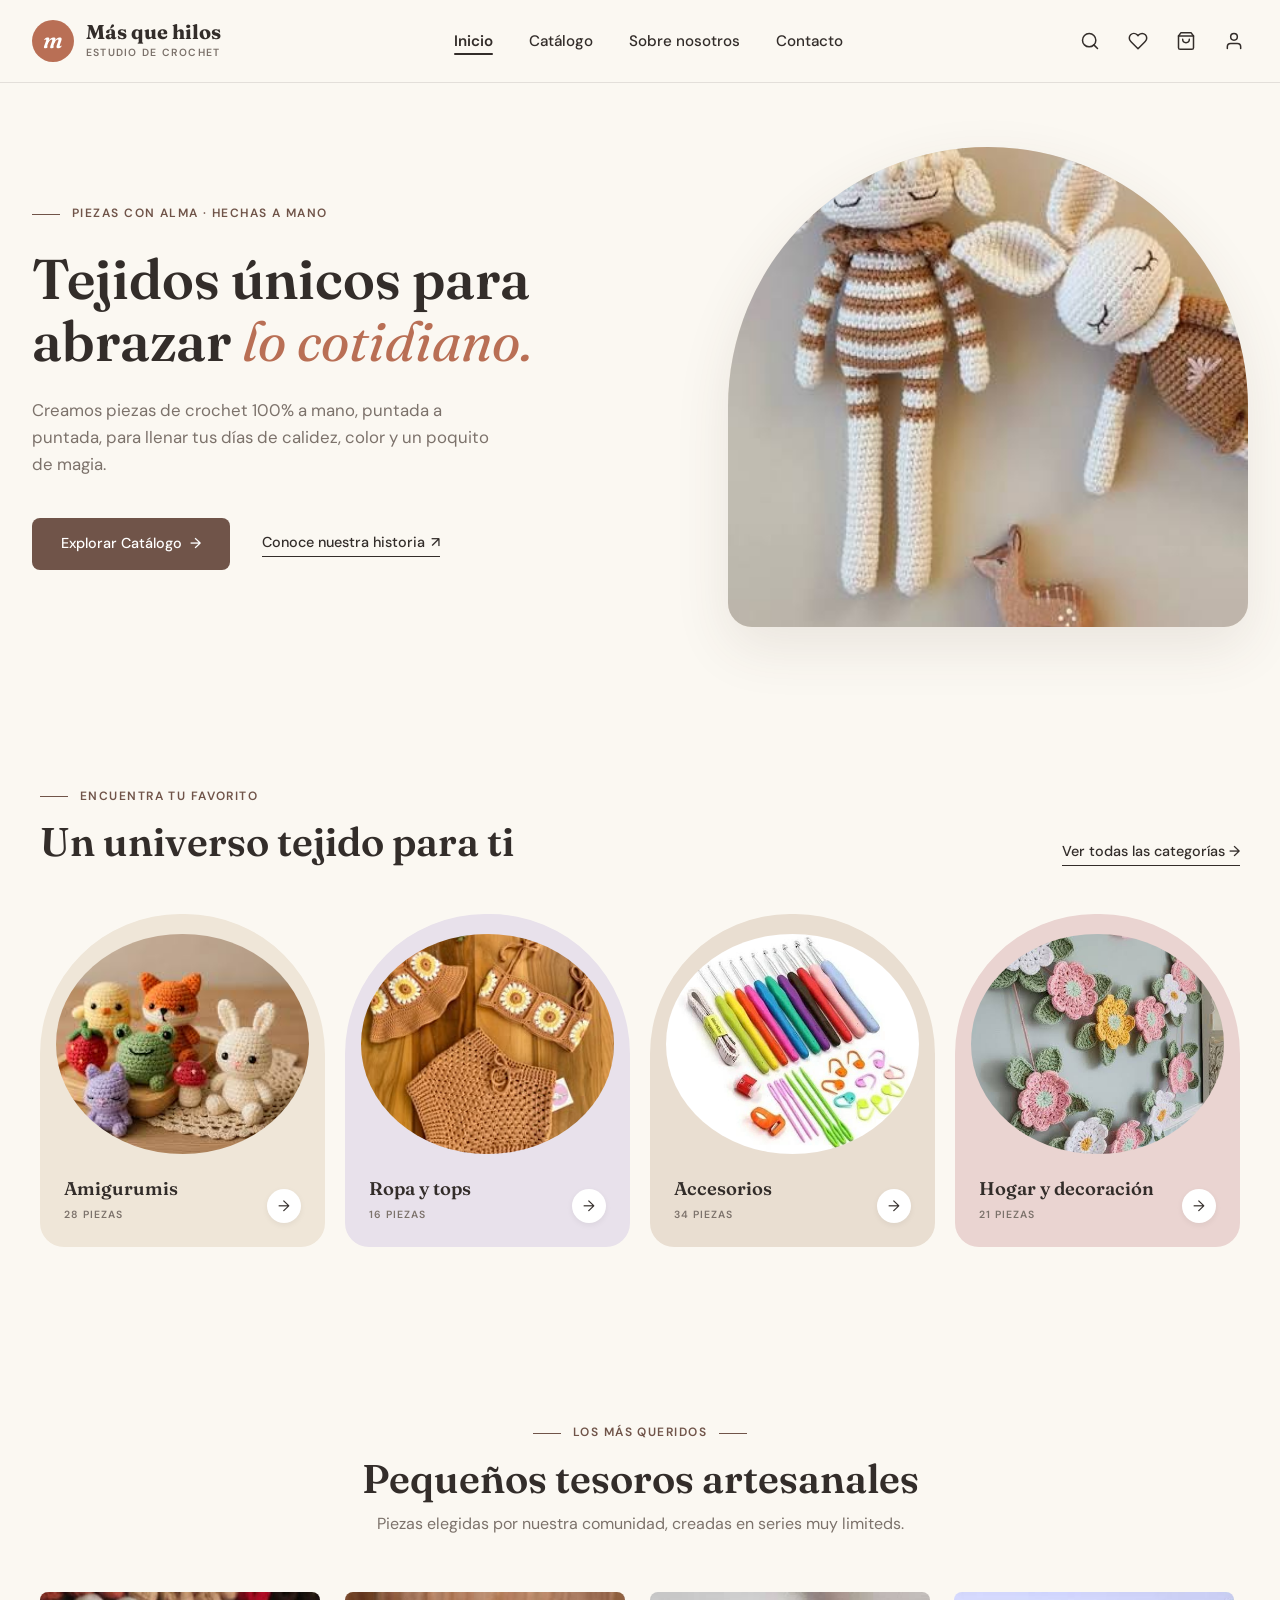
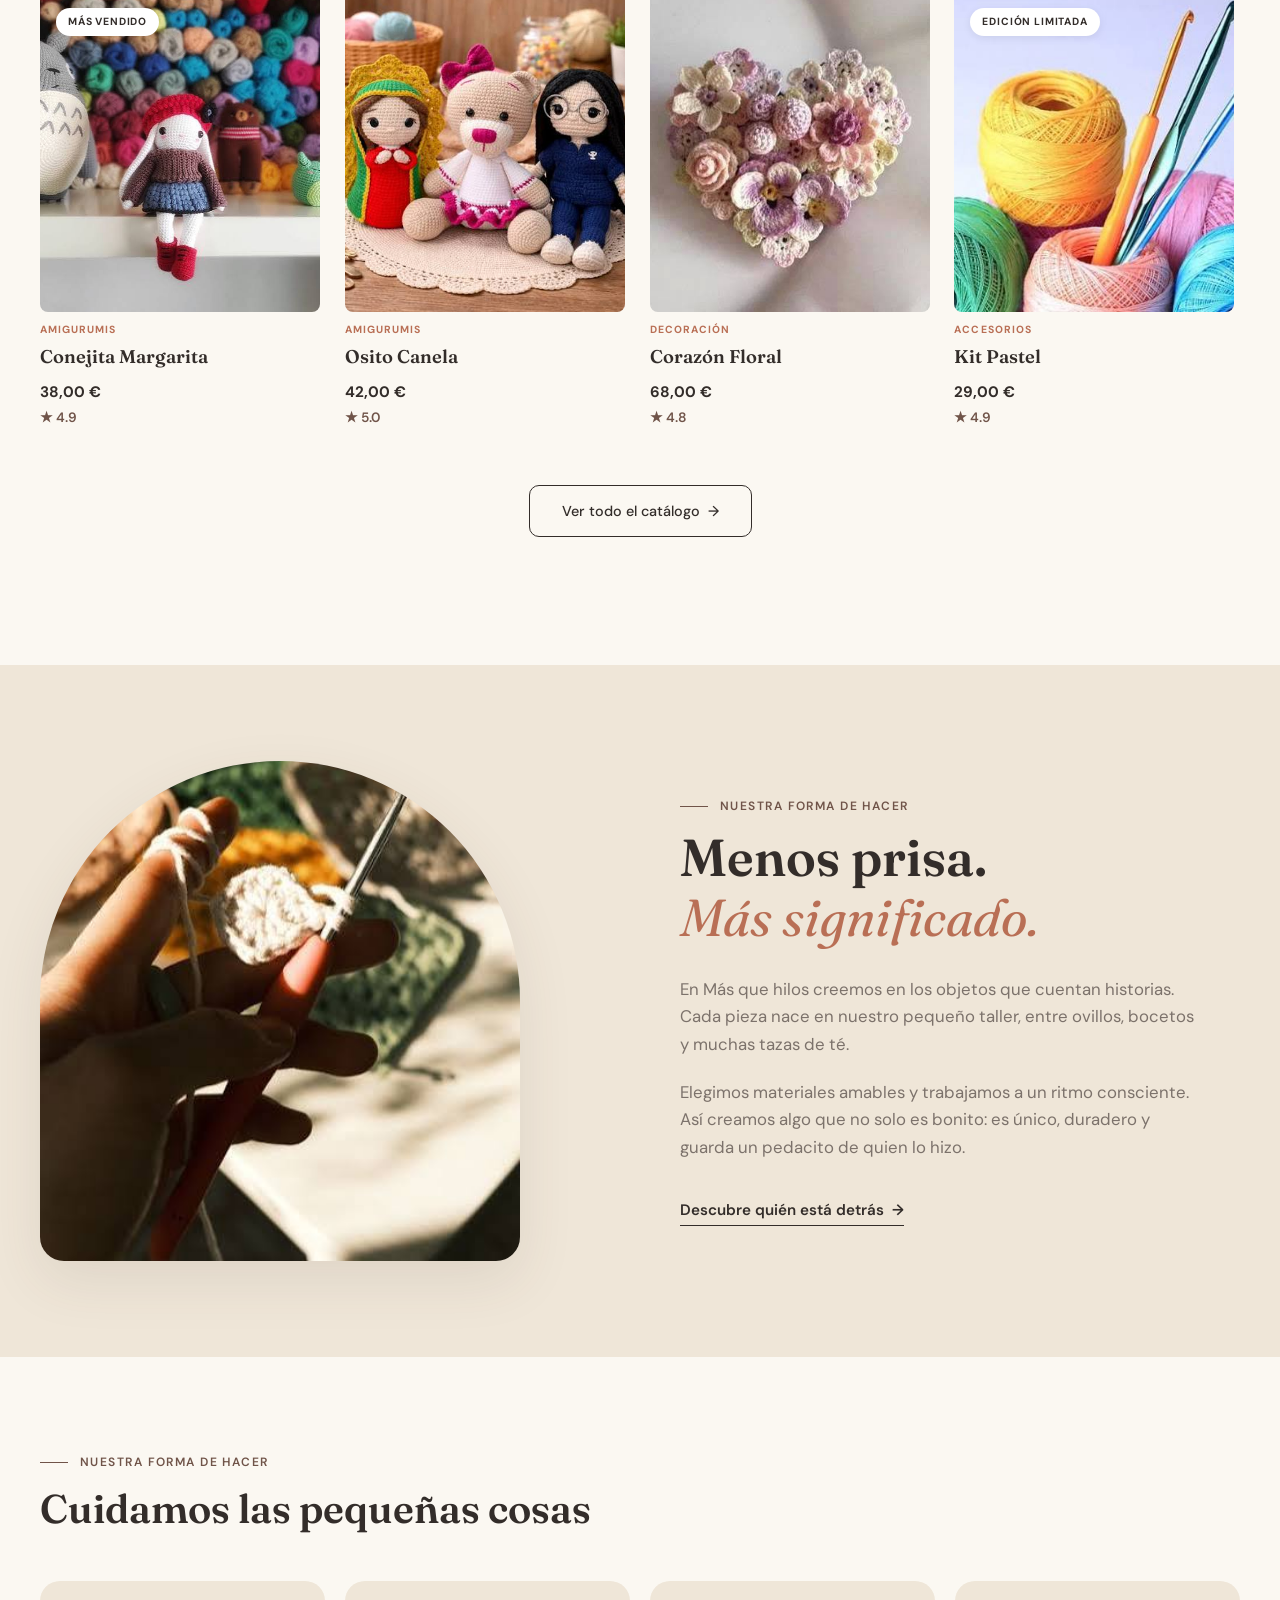
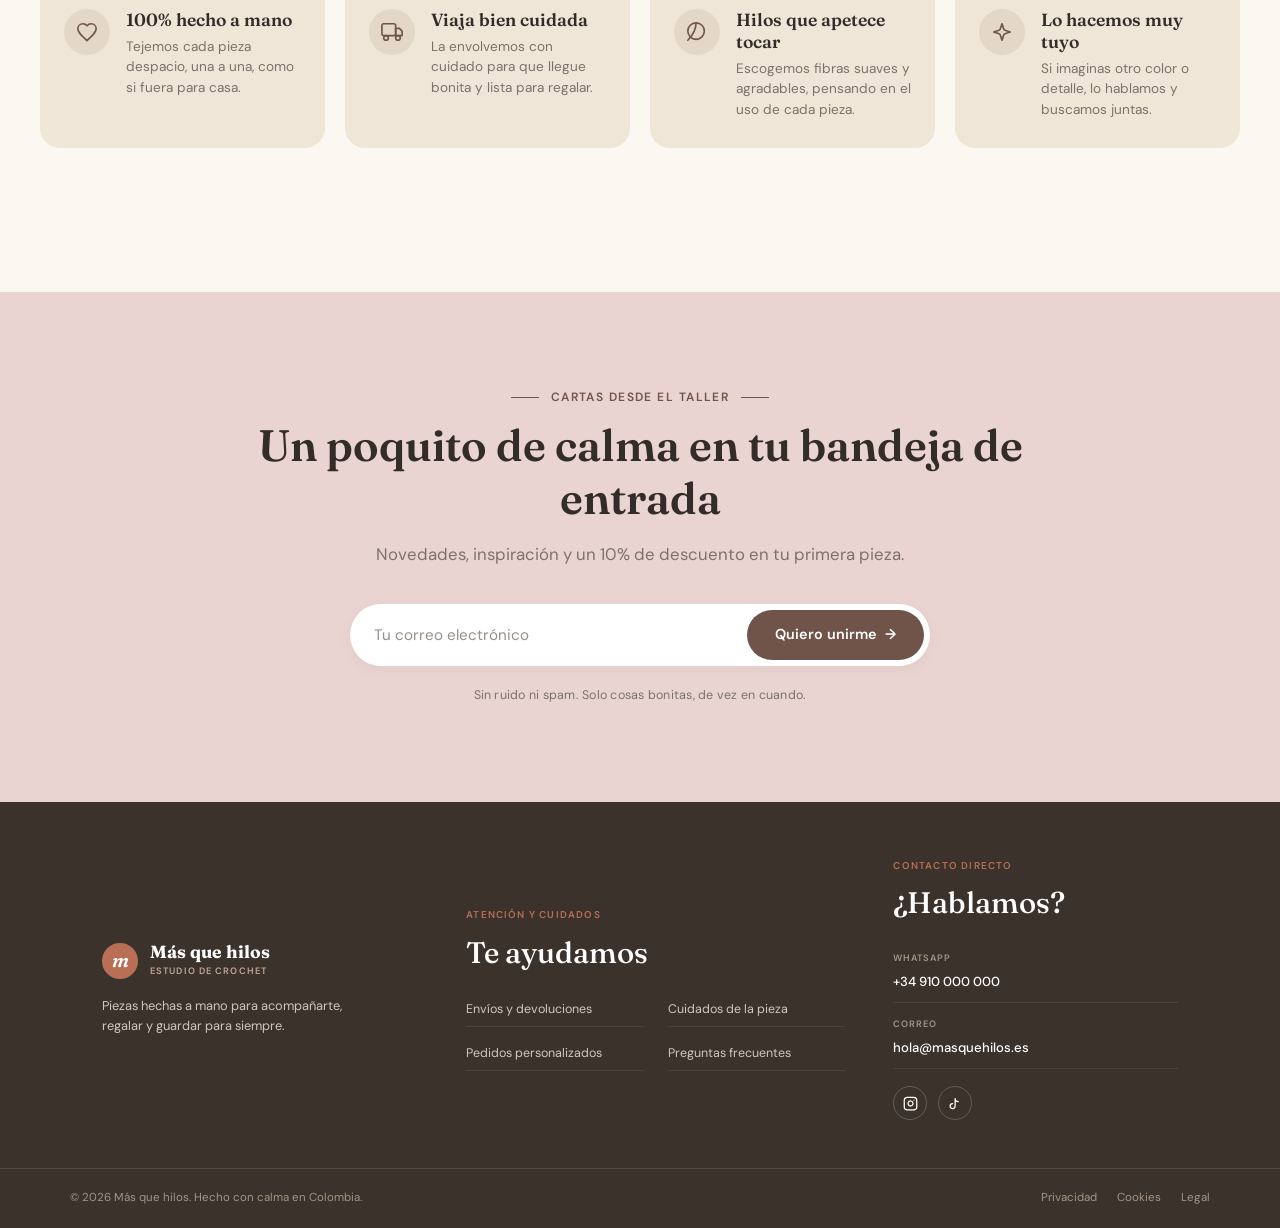
==== index.html @ a67b24e6 "Implemente la mayor parte de la interfaz de usuario con html/css y js" ====
<!DOCTYPE html>
<html lang="es">
<head>
    <meta charset="UTF-8">
    <meta name="viewport" content="width=device-width, initial-scale=1.0">
    <title>Más que hilos | Crochet Hecho a Mano</title>

    <!-- Enlaces de estilos -->
    <link rel="stylesheet" href="src/css/base/variables.css">
    <link rel="stylesheet" href="src/css/layout/header.css">
    <link rel="stylesheet" href="src/css/components/buttons.css">
    <link rel="stylesheet" href="src/css/layout/grid.css">
    <link rel="stylesheet" href="src/css/components/cards.css">
    <link rel="stylesheet" href="src/css/layout/footer.css">
    <link rel="stylesheet" href="src/css/base/reset.css">
    <link rel="stylesheet" href="src/css/components/favorites-modal.css">
    <link rel="stylesheet" href="src/css/components/cart-drawer.css">
    </head>
    <body>

    <!-- Encabezado / Navegacion -->
    <header class="main-header">
        <div class="header-container">
        
        <!-- Logo con ícono circular y subtítulo -->
        <a href="index.html" class="logo">
            <div class="logo-icon">m</div>
            <div class="logo-text">
            <span class="brand-name">Más que hilos</span>
            <span class="brand-subtitle">ESTUDIO DE CROCHET</span>
            </div>
        </a>

        <!-- Navegacion -->
        <nav class="main-nav">
            <ul>
            <li><a href="index.html" class="active">Inicio</a></li>
            <li><a href="pages/catalogo.html">Catálogo</a></li>
            <li><a href="pages/nosotros.html">Sobre nosotros</a></li>
            <li><a href="pages/contacto.html">Contacto</a></li>
            </ul>
        </nav>

        <!-- Acciones de Usuario -->
        <div class="header-actions">
            <button class="action-btn" title="Buscar" id="search-toggle-btn">
            <svg width="20" height="20" viewBox="0 0 24 24" fill="none" stroke="currentColor" stroke-width="1.8" stroke-linecap="round" stroke-linejoin="round"><circle cx="11" cy="11" r="8"/><line x1="21" y1="21" x2="16.65" y2="16.65"/></svg>
            </button>
            <!-- Caja desplegable del buscador -->
            <div id="search-overlay" class="search-overlay">
            <div class="search-input-wrapper">
                <!-- Icono interno de lupa -->
                <svg class="search-input-icon" width="18" height="18" viewBox="0 0 24 24" fill="none" stroke="currentColor" stroke-width="2">
                <circle cx="11" cy="11" r="8"></circle>
                <line x1="21" y1="21" x2="16.65" y2="16.65"></line>
                </svg>

                <input type="text" id="search-input" placeholder="Buscar piezas, colecciones..." />

                <button type="submit" class="search-submit-btn">Buscar</button>

                <!-- Botón para cerrar -->
                <button type="button" id="search-close-btn" class="close-btn" aria-label="Cerrar búsqueda">
                &times;
                </button>
            </div>
            </div>
            
            <button class="action-btn" title="Favoritos" id="favorites-toggle-btn">
                <svg width="20" height="20" viewBox="0 0 24 24" fill="none" stroke="currentColor" stroke-width="1.8" stroke-linecap="round" stroke-linejoin="round"><path d="M20.84 4.61a5.5 5.5 0 0 0-7.78 0L12 5.67l-1.06-1.06a5.5 5.5 0 0 0-7.78 7.78l1.06 1.06L12 21.23l7.78-7.78 1.06-1.06a5.5 5.5 0 0 0 0-7.78z"/></svg>
                <span id="favorites-badge" class="badge">0</span>
            </button>


            <button class="action-btn" title="Carrito" id="cart-toggle-btn">
            <svg width="20" height="20" viewBox="0 0 24 24" fill="none" stroke="currentColor" stroke-width="1.8" stroke-linecap="round" stroke-linejoin="round"><path d="M6 2L3 6v14a2 2 0 0 0 2 2h14a2 2 0 0 0 2-2V6l-3-4z"/><line x1="3" y1="6" x2="21" y2="6"/><path d="M16 10a4 4 0 0 1-8 0"/></svg>
            <span id="cart-badge" class="badge">0</span>
            </button>

            <a href="pages/cuenta.html" class="action-btn" title="Mi Cuenta">
            <svg width="20" height="20" viewBox="0 0 24 24" fill="none" stroke="currentColor" stroke-width="1.8" stroke-linecap="round" stroke-linejoin="round"><path d="M20 21v-2a4 4 0 0 0-4-4H8a4 4 0 0 0-4 4v2"/><circle cx="12" cy="7" r="4"/></svg>
            </a>
        </div>

        </div>
    </header>

    <!-- Contenido Principal -->
    <main id="main-content">
        <!-- Seccion Hero Principal -->
        <section class="hero">
        <div class="hero-container">
            
            <!-- Lado Izquierdo: Textos y Botones -->
            <div class="hero-text-content">
            <div class="hero-subtitle-wrapper">
                <span class="subtitle-line"></span>
                <span class="hero-subtitle">PIEZAS CON ALMA · HECHAS A MANO</span>
            </div>

            <h1 class="hero-title">
                Tejidos únicos para abrazar <em class="highlight">lo cotidiano.</em>
            </h1>

            <p class="hero-description">
                Creamos piezas de crochet 100% a mano, puntada a puntada, para llenar tus días de calidez, color y un poquito de magia.
            </p>

            <div class="hero-actions">
                <a href="pages/catalogo.html" class="btn-hero-primary">
                Explorar Catálogo <span>&rarr;</span>
                </a>
                <a href="pages/nosotros.html" class="btn-hero-secondary">
                Conoce nuestra historia <span>&#8599;</span>
                </a>
            </div>
            </div>

            <!-- Lado Derecho -->
            <div class="hero-image-wrapper">
            <div class="hero-image-card">
                <img src="src/assets/img/hero-crochet.jpg" alt="Tejidos artesanales en crochet">
            </div>
            </div>

        </div>
        </section>
            <!-- Sección Categorias -->
        <section class="categories-section">
        <div class="categories-container">
            
            <!-- Encabezado de la Seccion -->
            <div class="categories-header">
            <div class="header-left">
                <div class="subtitle-wrapper">
                <span class="subtitle-line"></span>
                <span class="section-subtitle">ENCUENTRA TU FAVORITO</span>
                </div>
                <h2 class="section-title">Un universo tejido para ti</h2>
            </div>

            <a href="pages/catalogo.html" class="link-see-all">
                Ver todas las categorías <span>&rarr;</span>
            </a>
            </div>

            <!-- Categorias -->
            <div class="categories-grid">
            
            <!-- Categoria 1 -->
            <a href="pages/catalogo.html?cat=amigurumis" class="category-card card-bg-sand">
                <div class="category-image-wrapper">
                <img src="src/assets/img/cat-amigurumis.jpg" alt="Amigurumis de crochet">
                </div>
                <div class="category-info">
                <div class="text-group">
                    <h3>Amigurumis</h3>
                    <span class="piece-count">28 PIEZAS</span>
                </div>
                <span class="arrow-circle">&rarr;</span>
                </div>
            </a>

            <!-- Categoria 2 -->
            <a href="pages/catalogo.html?cat=ropa" class="category-card card-bg-lavender">
                <div class="category-image-wrapper">
                <img src="src/assets/img/cat-ropa.jpg" alt="Ropa y tops de crochet">
                </div>
                <div class="category-info">
                <div class="text-group">
                    <h3>Ropa y tops</h3>
                    <span class="piece-count">16 PIEZAS</span>
                </div>
                <span class="arrow-circle">&rarr;</span>
                </div>
            </a>

            <!-- Categoria 3 -->
            <a href="pages/catalogo.html?cat=accesorios" class="category-card card-bg-oat">
                <div class="category-image-wrapper">
                <img src="src/assets/img/cat-accesorios.jpg" alt="Accesorios de crochet">
                </div>
                <div class="category-info">
                <div class="text-group">
                    <h3>Accesorios</h3>
                    <span class="piece-count">34 PIEZAS</span>
                </div>
                <span class="arrow-circle">&rarr;</span>
                </div>
            </a>

            <!-- Categoria 4 -->
            <a href="pages/catalogo.html?cat=hogar" class="category-card card-bg-rose">
                <div class="category-image-wrapper">
                <img src="src/assets/img/cat-hogar.jpg" alt="Hogar y decoración en crochet">
                </div>
                <div class="category-info">
                <div class="text-group">
                    <h3>Hogar y decoración</h3>
                    <span class="piece-count">21 PIEZAS</span>
                </div>
                <span class="arrow-circle">&rarr;</span>
                </div>
            </a>

            </div>

        </div>
        </section>
        <!-- Sección: Pequeños tesoros artesanales -->
        <section class="featured-products">
        <div class="featured-container">
            
            <!-- Encabezado -->
            <div class="featured-header">
            <div class="subtitle-wrapper centered">
                <span class="subtitle-line"></span>
                <span class="section-subtitle">LOS MÁS QUERIDOS</span>
                <span class="subtitle-line"></span>
            </div>
            <h2 class="section-title">Pequeños tesoros artesanales</h2>
            <p class="featured-description">Piezas elegidas por nuestra comunidad, creadas en series muy limiteds.</p>
            </div>

            <!-- Productos -->
            <div class="products-grid">

            <!-- Producto 1 -->
            <article class="product-card"
                    data-id="conejita-margarita" 
                    data-title="Conejita Margarita" 
                    data-category="amigurumis" 
                    data-price="38,00 €" 
                    data-img="../src/assets/img/producto-conejita.jpg">
                <div class="product-image-wrapper">
                <img src="src/assets/img/producto-conejita.jpg" alt="Conejita Margarita">
                <span class="badge-product">MÁS VENDIDO</span>
                <button class="btn-add-cart" aria-label="Añadir a la cesta">
                    Añadir a la cesta
                    <svg width="16" height="16" viewBox="0 0 24 24" fill="none" stroke="currentColor" stroke-width="2" stroke-linecap="round" stroke-linejoin="round"><path d="M6 2L3 6v14a2 2 0 0 0 2 2h14a2 2 0 0 0 2-2V6l-3-4z"/><line x1="3" y1="6" x2="21" y2="6"/><path d="M16 10a4 4 0 0 1-8 0"/></svg>
                </button>
                </div>
                <div class="product-info">
                <span class="product-category">AMIGURUMIS</span>
                <h3 class="product-name"><a href="pages/detalle.html">Conejita Margarita</a></h3>
                <div class="product-meta">
                    <span class="product-price">38,00 €</span>
                    <span class="product-rating">★ 4.9</span>
                </div>
                </div>
            </article>

            <!-- Producto 2 -->
            <article class="product-card"
                    data-id="osito-canela" 
                    data-title="Osito Canela" 
                    data-category="amigurumis" 
                    data-price="42,00 €" 
                    data-img="../src/assets/img/producto-osito.jpg">
                <div class="product-image-wrapper">
                <img src="src/assets/img/producto-osito.jpg" alt="Osito Canel">
                <button class="btn-add-cart" aria-label="Añadir a la cesta">
                    Añadir a la cesta
                    <svg width="16" height="16" viewBox="0 0 24 24" fill="none" stroke="currentColor" stroke-width="2" stroke-linecap="round" stroke-linejoin="round"><path d="M6 2L3 6v14a2 2 0 0 0 2 2h14a2 2 0 0 0 2-2V6l-3-4z"/><line x1="3" y1="6" x2="21" y2="6"/><path d="M16 10a4 4 0 0 1-8 0"/></svg>
                </button>
                </div>
                <div class="product-info">
                <span class="product-category">AMIGURUMIS</span>
                <h3 class="product-name"><a href="pages/detalle.html">Osito Canela</a></h3>
                <div class="product-meta">
                    <span class="product-price">42,00 €</span>
                    <span class="product-rating">★ 5.0</span>
                </div>
                </div>
            </article>

            <!-- Producto 3 -->
            <article class="product-card"
                    data-id="corazon-floral" 
                    data-title="Corazón Floral" 
                    data-category="DECORACIÓN" 
                    data-price="68,00 €" 
                    data-img="../src/assets/img/producto-manta.jpg">
                <div class="product-image-wrapper">
                <img src="src/assets/img/producto-manta.jpg" alt="Manta Nube">
                <button class="btn-add-cart" aria-label="Añadir a la cesta">
                    Añadir a la cesta
                    <svg width="16" height="16" viewBox="0 0 24 24" fill="none" stroke="currentColor" stroke-width="2" stroke-linecap="round" stroke-linejoin="round"><path d="M6 2L3 6v14a2 2 0 0 0 2 2h14a2 2 0 0 0 2-2V6l-3-4z"/><line x1="3" y1="6" x2="21" y2="6"/><path d="M16 10a4 4 0 0 1-8 0"/></svg>
                </button>
                </div>
                <div class="product-info">
                <span class="product-category">DECORACIÓN</span>
                <h3 class="product-name"><a href="pages/detalle.html">Corazón Floral</a></h3>
                <div class="product-meta">
                    <span class="product-price">68,00 €</span>
                    <span class="product-rating">★ 4.8</span>
                </div>
                </div>
            </article>

            <!-- Producto 4 -->
            <article class="product-card"
                    data-id="kit-pastel" 
                    data-title="Kit Pastel" 
                    data-category="ACCESORIOS" 
                    data-price="29,00 €" 
                    data-img="../src/assets/img/producto-kit.jpg">
                <div class="product-image-wrapper">
                <img src="src/assets/img/producto-kit.jpg" alt="Kit Pastel">
                <span class="badge-product">EDICIÓN LIMITADA</span>
                <button class="btn-add-cart" aria-label="Añadir a la cesta">
                    Añadir a la cesta
                    <svg width="16" height="16" viewBox="0 0 24 24" fill="none" stroke="currentColor" stroke-width="2" stroke-linecap="round" stroke-linejoin="round"><path d="M6 2L3 6v14a2 2 0 0 0 2 2h14a2 2 0 0 0 2-2V6l-3-4z"/><line x1="3" y1="6" x2="21" y2="6"/><path d="M16 10a4 4 0 0 1-8 0"/></svg>
                </button>
                </div>
                <div class="product-info">
                <span class="product-category">ACCESORIOS</span>
                <h3 class="product-name"><a href="pages/detalle.html">Kit Pastel</a></h3>
                <div class="product-meta">
                    <span class="product-price">29,00 €</span>
                    <span class="product-rating">★ 4.9</span>
                </div>
                </div>
            </article>

            </div>

            <!-- Botón Ver Todo -->
            <div class="featured-footer-action">
            <a href="pages/catalogo.html" class="btn-outline-catalog">
                Ver todo el catálogo <span>&rarr;</span>
            </a>
            </div>

        </div>
        </section>
        <!-- Sección Manifesto -->
        <section class="manifest-section">
        <div class="manifest-container">
            
            <!-- Columna Izquierda -->
            <div class="manifest-image-wrapper">
            <div class="manifest-image-card">
                <img src="src/assets/img/manifest-crochet.jpg" alt="Proceso artesanal de tejido en crochet">
            </div>
            </div>

            <!-- Columna Derecha -->
            <div class="manifest-content">
            <div class="subtitle-wrapper">
                <span class="subtitle-line"></span>
                <span class="section-subtitle">NUESTRA FORMA DE HACER</span>
            </div>

            <h2 class="manifest-title">
                Menos prisa. <br>
                <em class="highlight">Más significado.</em>
            </h2>

            <p class="manifest-paragraph">
                En Más que hilos creemos en los objetos que cuentan historias. Cada pieza nace en nuestro pequeño taller, entre ovillos, bocetos y muchas tazas de té.
            </p>

            <p class="manifest-paragraph">
                Elegimos materiales amables y trabajamos a un ritmo consciente. Así creamos algo que no solo es bonito: es único, duradero y guarda un pedacito de quien lo hizo.
            </p>

            <a href="pages/nosotros.html" class="manifest-link">
                Descubre quién está detrás <span>&rarr;</span>
            </a>
            </div>

        </div>
        </section>

        <!-- Sección: Cuidamos las pequeñas cosas -->
        <section class="features-section">
        <div class="features-container">
            
            <!-- Encabezado -->
            <div class="features-header">
            <div class="subtitle-wrapper">
                <span class="subtitle-line"></span>
                <span class="section-subtitle">NUESTRA FORMA DE HACER</span>
            </div>
            <h2 class="section-title">Cuidamos las pequeñas cosas</h2>
            </div>

            <!-- 4 Tarjetas de Valores -->
            <div class="features-grid">
            
            <!-- Tarjeta 1 -->
            <div class="feature-card">
                <div class="feature-icon-circle">
                <!-- Ícono de Manos con Corazón -->
                <svg width="22" height="22" viewBox="0 0 24 24" fill="none" stroke="currentColor" stroke-width="1.8" stroke-linecap="round" stroke-linejoin="round">
                    <path d="M12 21.35l-1.45-1.32C5.4 15.36 2 12.28 2 8.5 2 5.42 4.42 3 7.5 3c1.74 0 3.41.81 4.5 2.09C13.09 3.81 14.76 3 16.5 3 19.58 3 22 5.42 22 8.5c0 3.78-3.4 6.86-8.55 11.54L12 21.35z"/>
                </svg>
                </div>
                <div class="feature-content">
                <h3>100% hecho a mano</h3>
                <p>Tejemos cada pieza despacio, una a una, como si fuera para casa.</p>
                </div>
            </div>

            <!-- Tarjeta 2 -->
            <div class="feature-card">
                <div class="feature-icon-circle">
                <!-- Ícono de Envío/Camión -->
                <svg width="22" height="22" viewBox="0 0 24 24" fill="none" stroke="currentColor" stroke-width="1.8" stroke-linecap="round" stroke-linejoin="round">
                    <rect x="1" y="3" width="15" height="13" rx="2"/>
                    <polygon points="16 8 20 8 23 11 23 16 16 16 16 8"/>
                    <circle cx="5.5" cy="18.5" r="2.5"/>
                    <circle cx="18.5" cy="18.5" r="2.5"/>
                </svg>
                </div>
                <div class="feature-content">
                <h3>Viaja bien cuidada</h3>
                <p>La envolvemos con cuidado para que llegue bonita y lista para regalar.</p>
                </div>
            </div>

            <!-- Tarjeta 3 -->
            <div class="feature-card">
                <div class="feature-icon-circle">
                <!-- Ícono de Hoja/Fibras Naturales -->
                <svg width="22" height="22" viewBox="0 0 24 24" fill="none" stroke="currentColor" stroke-width="1.8" stroke-linecap="round" stroke-linejoin="round">
                    <path d="M11 20A9 9 0 0 1 2 11 9 9 0 0 1 11 2a9 9 0 0 1 9 9 9 9 0 0 1-9 9z"/>
                    <path d="M2 21c5-5 9-10 9-19"/>
                </svg>
                </div>
                <div class="feature-content">
                <h3>Hilos que apetece tocar</h3>
                <p>Escogemos fibras suaves y agradables, pensando en el uso de cada pieza.</p>
                </div>
            </div>

            <!-- Tarjeta 4 -->
            <div class="feature-card">
                <div class="feature-icon-circle">
                <!-- Ícono de Destellos/Personalización -->
                <svg width="22" height="22" viewBox="0 0 24 24" fill="none" stroke="currentColor" stroke-width="1.8" stroke-linecap="round" stroke-linejoin="round">
                    <path d="M12 3l1.912 5.813a2 2 0 001.275 1.275L21 12l-5.813 1.912a2 2 0 00-1.275 1.275L12 21l-1.912-5.813a2 2 0 00-1.275-1.275L3 12l5.813-1.912a2 2 0 001.275-1.275L12 3z"/>
                </svg>
                </div>
                <div class="feature-content">
                <h3>Lo hacemos muy tuyo</h3>
                <p>Si imaginas otro color o detalle, lo hablamos y buscamos juntas.</p>
                </div>
            </div>

            </div>

        </div>
        </section>
        <!-- Sección: Cartas desde el taller -->
        <section class="newsletter-section">
        <div class="newsletter-container">
            
            <!-- Subtítulo y Título -->
            <div class="subtitle-wrapper centered">
            <span class="subtitle-line"></span>
            <span class="section-subtitle">CARTAS DESDE EL TALLER</span>
            <span class="subtitle-line"></span>
            </div>

            <h2 class="newsletter-title">Un poquito de calma en tu bandeja de entrada</h2>

            <p class="newsletter-lead">Novedades, inspiración y un 10% de descuento en tu primera pieza.</p>

            <!-- Formulario de Suscripción -->
            <form class="newsletter-form" onsubmit="event.preventDefault();">
            <div class="input-pill-wrapper">
                <input type="email" placeholder="Tu correo electrónico" required class="newsletter-input">
                <button type="submit" class="btn-newsletter-submit">Quiero unirme <span>&rarr;</span></button>
            </div>
            </form>

            <p class="newsletter-disclaimer">Sin ruido ni spam. Solo cosas bonitas, de vez en cuando.</p>

        </div>
        </section>
    </main>
        <!-- Footer -->
    <footer class="main-footer">
        <div class="footer-container">
        
        <!-- Logo y Eslogan -->
        <div class="footer-col brand-col">
            <a href="index.html" class="logo logo-light">
            <div class="logo-icon">m</div>
            <div class="logo-text">
                <span class="brand-name">Más que hilos</span>
                <span class="brand-subtitle">ESTUDIO DE CROCHET</span>
            </div>
            </a>
            <p class="footer-slogan">
            Piezas hechas a mano para acompañarte, regalar y guardar para siempre.
            </p>
        </div>

        <!-- Atencion y Cuidados (Centro) -->
        <div class="footer-col center-col">
            <span class="footer-subtitle">ATENCIÓN Y CUIDADOS</span>
            <h3 class="footer-title">Te ayudamos</h3>
            
            <div class="footer-links-grid">
            <a href="#" class="footer-link">Envíos y devoluciones</a>
            <a href="#" class="footer-link">Cuidados de la pieza</a>
            <a href="#" class="footer-link">Pedidos personalizados</a>
            <a href="#" class="footer-link">Preguntas frecuentes</a>
            </div>
        </div>

        <!-- Contacto Directo (Derecha) -->
        <div class="footer-col contact-col">
            <span class="footer-subtitle">CONTACTO DIRECTO</span>
            <h3 class="footer-title">¿Hablamos?</h3>

            <div class="contact-item">
            <span class="contact-label">WHATSAPP</span>
            <a href="https://wa.me/573000000000" target="_blank" rel="noopener noreferrer" class="contact-value">+34 910 000 000</a>
            </div>

            <div class="contact-item">
            <span class="contact-label">CORREO</span>
            <a href="mailto:hola@masquehilos.es" class="contact-value">hola@masquehilos.es</a>
            </div>

            <!-- Redes sociales en círculos -->
            <div class="footer-socials">
            <a href="https://instagram.com" target="_blank" rel="noopener noreferrer" class="social-circle" title="Instagram">
                <svg width="18" height="18" viewBox="0 0 24 24" fill="none" stroke="currentColor" stroke-width="2" stroke-linecap="round" stroke-linejoin="round"><rect x="2" y="2" width="20" height="20" rx="5" ry="5"/><path d="M16 11.37A4 4 0 1 1 12.63 8 4 4 0 0 1 16 11.37z"/><line x1="17.5" y1="6.5" x2="17.51" y2="6.5"/></svg>
            </a>
            <a href="https://tiktok.com" target="_blank" rel="noopener noreferrer" class="social-circle" title="TikTok">
                <svg width="18" height="18" viewBox="0 0 24 24" fill="none" stroke="currentColor" stroke-width="2" stroke-linecap="round" stroke-linejoin="round"><path d="M9 12a4 4 0 1 0 4 4V4a5 5 0 0 0 5 5"/></svg>
            </a>
            </div>
        </div>

        </div>

        <!-- Parte Inferior -->
        <div class="footer-bottom-wrapper">
        <div class="footer-bottom-container">
            <p class="copyright">&copy; 2026 Más que hilos. Hecho con calma en Colombia.</p>
            <div class="footer-legal-links">
            <a href="#">Privacidad</a>
            <a href="#">Cookies</a>
            <a href="#">Legal</a>
            </div>
        </div>
        </div>
    </footer>

    <!-- Modal de Mis Favoritos -->
    <div id="favorites-modal" class="favorites-modal-overlay">
    <div class="favorites-modal-card">
        
        <!-- Encabezado del modal -->
        <div class="favorites-modal-header">
        <div class="header-titles">
            <span class="sub-caption">— TU SELECCIÓN</span>
            <h2 class="modal-title">Mis favoritos</h2>
        </div>
        <button type="button" id="close-favorites-btn" class="close-modal-btn" aria-label="Cerrar favoritos">&times;</button>
        </div>

        <!-- Contenedor dinámico (Vacío intencionalmente para llenarlo con JavaScript) -->
        <div id="favorites-list-container" class="favorites-list-container">
        <p class="empty-favorites-msg">No tienes productos en tus favoritos.</p>
        </div>

    </div>
    </div>




    <!-- Off-canvas / Panel Lateral del Carrito -->
    <div id="cart-drawer-overlay" class="cart-drawer-overlay">
    <div class="cart-drawer-card">
        
        <!-- Encabezado del Carrito -->
        <div class="cart-drawer-header">
        <div class="header-titles">
            <span class="sub-caption">— TU SELECCIÓN</span>
            <h2 class="cart-title" id="cart-title-text">Tu Carrito (0 ítems)</h2>
        </div>
        <button type="button" id="close-cart-btn" class="close-modal-btn" aria-label="Cerrar carrito">&times;</button>
        </div>

        <!-- Lista Dinámica de Productos en el Carrito (Con Scroll bar) -->
        <div id="cart-list-container" class="cart-list-container">
        <p class="empty-cart-msg">Tu carrito está vacío.</p>
        </div>

        <!-- Pie del Carrito: Totales y Botón de Checkout -->
        <div class="cart-drawer-footer">
        <div class="cart-summary-row">
            <span class="summary-label">Subtotal</span>
            <span class="summary-value" id="cart-subtotal-price">0,00 €</span>
        </div>
        
        <div class="cart-summary-row shipping-row">
            <span class="summary-label">Envío estimado</span>
            <span class="summary-value highlight-shipping">Gratis</span>
        </div>

        <p class="cart-tax-note">Los impuestos están incluidos. El envío se confirma al finalizar.</p>

        <button type="button" class="btn-checkout">
            Finalizar compra <span>&rarr;</span>
        </button>
        </div>

    </div>
    </div>

    <script src="src/js/app.js" type="module"></script>


</body>
</html>
---- src/css/base/variables.css ----
@import url('https://fonts.googleapis.com/css2?family=DM+Sans:wght@400;500;600&family=Fraunces:wght@400;600;700&display=swap');

:root {
  /* Fuentes */
--font-sans: 'DM Sans', sans-serif;
--font-serif: 'Fraunces', serif;

  /* Paleta de Colores de Figma */
--ink: #332d2a;
--muted: #7c726b;
--cream: #fbf8f2;
--paper: #fffdf9;
--sand: #efe6d8;
--oat: #e9ded1;
--cocoa: #705449;
--rose: #ead4d1;
--lavender: #e8e1eb;
--terracotta: #b96f55;
--line: rgba(51, 45, 42, 0.12);
--shadow: 0 20px 55px rgba(79, 62, 47, 0.10);
}
---- src/css/layout/header.css ----
.main-header {
  background-color: var(--cream);
  border-bottom: 1px solid var(--line);
  position: sticky;
  top: 0;
  z-index: 100;
}

.header-container {
  max-width: 1280px;
  margin: 0 auto;
  padding: 1.25rem 2rem;
  display: flex;
  align-items: center;
  justify-content: space-between;
}

/* Logo con ícono 'm' y textos */
.logo {
  display: flex;
  align-items: center;
  gap: 0.75rem;
}

.logo-icon {
  width: 42px;
  height: 42px;
  background-color: var(--terracotta);
  color: #ffffff;
  border-radius: 50%;
  display: flex;
  align-items: center;
  justify-content: center;
  font-family: var(--font-serif);
  font-size: 1.4rem;
  font-weight: 600;
  font-style: italic;
}

.logo-text {
  display: flex;
  flex-direction: column;
}

.brand-name {
  font-family: var(--font-serif);
  font-size: 1.25rem;
  font-weight: 700;
  color: var(--ink);
  line-height: 1.1;
}

.brand-subtitle {
  font-family: var(--font-sans);
  font-size: 0.65rem;
  font-weight: 600;
  color: var(--muted);
  letter-spacing: 0.12em;
  margin-top: 2px;
}

/* Navegación central */
.main-nav ul {
  display: flex;
  align-items: center;
  gap: 2.25rem;
}

.main-nav a {
  font-family: var(--font-sans);
  font-size: 0.95rem;
  font-weight: 500;
  color: var(--ink);
  position: relative;
  padding-bottom: 4px;
  transition: color 0.2s ease;
}

.main-nav a:hover {
  color: var(--terracotta);
}

.main-nav a.active {
  color: var(--ink);
  font-weight: 600;
}

/* Línea indicadora bajo el enlace activo (como en Figma) */
.main-nav a.active::after {
  content: '';
  position: absolute;
  bottom: 0;
  left: 0;
  width: 100%;
  height: 2px;
  background-color: var(--ink);
  border-radius: 2px;
}

/* Íconos de la derecha */
.header-actions {
  display: flex;
  align-items: center;
  gap: 1.25rem;
}

.action-btn {
  background: none;
  border: none;
  color: var(--ink);
  cursor: pointer;
  display: flex;
  align-items: center;
  justify-content: center;
  padding: 4px;
  transition: color 0.2s ease, transform 0.1s ease;
}

.action-btn:hover {
  color: var(--terracotta);
  transform: translateY(-1px);
}

/* Asegurar que el contenedor padre del header o navbar tenga position: relative */
.header-actions-container {
  position: relative;
}

/* Estado base del desplegable de búsqueda */
.search-overlay {
  position: absolute;
  top: 50%;
  right: 0;
  transform: translateY(-50%) scale(0.95);
  opacity: 0;
  visibility: hidden;
  transition: all 0.25s ease-in-out;
  z-index: 100;
}

/* Clase activa para mostrar la barra */
.search-overlay.active {
  opacity: 1;
  visibility: visible;
  transform: translateY(-50%) scale(1);
}

/* Contenedor visual de la barra (tarjeta blanca con bordes redondeados) */
.search-input-wrapper {
  display: flex;
  align-items: center;
  gap: 12px;
  background-color: #ffffff;
  border: 1px solid #e2ded9;
  border-radius: 12px;
  padding: 8px 16px;
  box-shadow: 0 4px 16px rgba(0, 0, 0, 0.08);
  width: 480px; /* Ajusta según la medida de tu diseño */
  max-width: 90vw;
}

/* Estilos del input */
.search-input-wrapper input {
  flex: 1;
  border: none;
  outline: none;
  font-size: 14px;
  color: #333333;
  background: transparent;
}

/* Botón "Buscar" */
.search-submit-btn {
  background-color: #725348; /* Color café del diseño */
  color: #ffffff;
  border: none;
  border-radius: 8px;
  padding: 8px 18px;
  font-size: 14px;
  cursor: pointer;
  transition: background-color 0.2s ease;
}

.search-submit-btn:hover {
  background-color: #5a4138;
}

/* Botón cerrar (X) */
.close-btn {
  background: none;
  border: none;
  font-size: 20px;
  color: #888888;
  cursor: pointer;
  padding: 0 4px;
  line-height: 1;
}

.close-btn:hover {
  color: #333333;
}

/* ==========================================
   1. OVERLAY Y VENTANA MODAL (MIS FAVORITOS)
   ========================================== */
.modal-overlay {
  position: fixed;
  top: 0;
  left: 0;
  width: 100vw;
  height: 100vh;
  background-color: rgba(0, 0, 0, 0.4); /* Oscurece el fondo */
  display: flex;
  justify-content: center;
  align-items: center;
  z-index: 1000;
  
  /* Oculto por defecto */
  opacity: 0;
  visibility: hidden;
  transition: opacity 0.3s ease, visibility 0.3s ease;
}

/* Clase activa que JavaScript añadirá para mostrar el modal */
.modal-overlay.active {
  opacity: 1;
  visibility: visible;
}

.modal-card {
  background-color: #FAF8F5; /* Tono beige/crema claro de la imagen */
  width: 90%;
  max-width: 680px;
  max-height: 85vh;
  border-radius: 20px;
  padding: 2.5rem;
  box-shadow: 0 15px 35px rgba(0, 0, 0, 0.15);
  display: flex;
  flex-direction: column;
  overflow: hidden;
}

/* Cabecera del Modal */
.modal-header {
  display: flex;
  justify-content: space-between;
  align-items: flex-start;
  margin-bottom: 1.5rem;
}

.sub-caption {
  font-size: 0.75rem;
  letter-spacing: 1.5px;
  color: #a87b68;
  font-weight: 600;
}

.modal-title {
  font-family: serif; /* O la tipografía Serif de tu proyecto */
  font-size: 1.8rem;
  color: #2b2b2b;
  margin-top: 0.2rem;
}

.close-btn {
  background: #f0eae1;
  border: none;
  width: 36px;
  height: 36px;
  border-radius: 50%;
  font-size: 1.2rem;
  cursor: pointer;
  display: flex;
  align-items: center;
  justify-content: center;
  transition: background 0.2s;
}

.close-btn:hover {
  background: #e2d7c7;
}

/* ==========================================
   2. LISTA DE PRODUCTOS FAVORITOS
   ========================================== */
.wishlist-items-container {
  overflow-y: auto;
  padding-right: 0.5rem;
  display: flex;
  flex-direction: column;
  gap: 1.2rem;
}

.wishlist-item {
  display: flex;
  align-items: center;
  gap: 1.2rem;
  padding-bottom: 1.2rem;
  border-bottom: 1px solid #e8e2d8;
}

.wishlist-item:last-child {
  border-bottom: none;
}

.item-img {
  width: 75px;
  height: 75px;
  object-fit: cover;
  border-radius: 12px;
}

.item-details {
  flex: 1;
}

.item-category {
  font-size: 0.65rem;
  letter-spacing: 1px;
  color: #a87b68;
  font-weight: 700;
  display: block;
}

.item-title {
  font-family: serif;
  font-size: 1.1rem;
  color: #2c2c2c;
  margin: 0.2rem 0;
}

.item-price {
  font-size: 0.95rem;
  font-weight: 600;
  color: #4a4a4a;
}

.item-actions {
  display: flex;
  align-items: center;
  gap: 0.8rem;
}

.add-to-cart-btn {
  background: transparent;
  border: 1px solid #333;
  padding: 0.5rem 1rem;
  border-radius: 6px;
  font-size: 0.8rem;
  cursor: pointer;
  transition: all 0.2s ease;
}

.add-to-cart-btn:hover {
  background: #333;
  color: #fff;
}

.remove-btn {
  background: transparent;
  border: none;
  color: #888;
  cursor: pointer;
  padding: 0.3rem;
  transition: color 0.2s;
}

.remove-btn:hover {
  color: #d9534f;
}

/* Mensaje cuando la lista está vacía */
.empty-wishlist-msg {
  text-align: center;
  color: #777;
  padding: 2rem 0;
  font-size: 0.95rem;
}

/* ==========================================
   3. ESTADO DEL BOTÓN CORAZÓN (CATÁLOGO)
   ========================================== */
.favorite-toggle-btn.active svg {
  fill: #d9534f;
  stroke: #d9534f;
}
---- src/css/components/buttons.css ----
.btn {
  display: inline-block;
  padding: 0.8rem 1.75rem;
  border-radius: 999px;
  font-weight: 500;
  text-align: center;
  transition: background-color 0.2s ease, color 0.2s ease, transform 0.1s ease;
  cursor: pointer;
  border: none;
}

.btn:active {
  transform: scale(0.98);
}

.btn-primary {
  background-color: var(--terracotta);
  color: #ffffff;
}

.btn-primary:hover {
  background-color: var(--cocoa);
}

.btn-secondary {
  background-color: var(--sand);
  color: var(--ink);
}

.btn-secondary:hover {
  background-color: var(--oat);
}
---- src/css/layout/grid.css ----
/* Sección Hero Principal */
.hero {
  background-color: var(--cream);
  padding: 4rem 2rem 5rem 2rem;
  overflow: hidden;
}

.hero-container {
  max-width: 1280px;
  margin: 0 auto;
  display: grid;
  grid-template-columns: 1fr 1fr;
  gap: 4rem;
  align-items: center;
}

/* Columna Izquierda: Textos */
.hero-text-content {
  display: flex;
  flex-direction: column;
  align-items: flex-start;
}

.hero-subtitle-wrapper {
  display: flex;
  align-items: center;
  gap: 0.75rem;
  margin-bottom: 1.5rem;
}

.subtitle-line {
  width: 28px;
  height: 1px;
  background-color: var(--cocoa);
  display: inline-block;
}

.hero-subtitle {
  font-family: var(--font-sans);
  font-size: 0.75rem;
  font-weight: 600;
  color: var(--cocoa);
  letter-spacing: 0.12em;
  text-transform: uppercase;
}

.hero-title {
  font-family: var(--font-serif);
  font-size: 3.5rem;
  line-height: 1.12;
  color: var(--ink);
  font-weight: 600;
  margin-bottom: 1.5rem;
}

.hero-title .highlight {
  font-style: italic;
  color: var(--terracotta);
  font-weight: 400;
}

.hero-description {
  font-family: var(--font-sans);
  font-size: 1.05rem;
  line-height: 1.6;
  color: var(--muted);
  max-width: 480px;
  margin-bottom: 2.5rem;
}

/* Botones de Acción */
.hero-actions {
  display: flex;
  align-items: center;
  gap: 2rem;
}

.btn-hero-primary {
  background-color: var(--cocoa);
  color: #ffffff;
  font-family: var(--font-sans);
  font-size: 0.9rem;
  font-weight: 500;
  padding: 0.9rem 1.8rem;
  border-radius: 8px;
  display: inline-flex;
  align-items: center;
  gap: 0.5rem;
  transition: background-color 0.2s ease, transform 0.1s ease;
}

.btn-hero-primary:hover {
  background-color: var(--ink);
  transform: translateY(-2px);
}

.btn-hero-secondary {
  font-family: var(--font-sans);
  font-size: 0.9rem;
  font-weight: 500;
  color: var(--ink);
  display: inline-flex;
  align-items: center;
  gap: 0.4rem;
  border-bottom: 1px solid var(--ink);
  padding-bottom: 2px;
  transition: color 0.2s ease, border-color 0.2s ease;
}

.btn-hero-secondary:hover {
  color: var(--terracotta);
  border-color: var(--terracotta);
}

/* Columna Derecha: Tarjeta de Imagen en Arco */
.hero-image-wrapper {
  display: flex;
  justify-content: flex-end;
}

.hero-image-card {
  width: 100%;
  max-width: 520px;
  height: 480px;
  border-radius: 260px 260px 24px 24px; /* Otorga el arco superior de Figma */
  overflow: hidden;
  background-color: var(--sand);
  box-shadow: var(--shadow);
}

.hero-image-card img {
  width: 100%;
  height: 100%;
  object-fit: cover;
}

/* Adaptación Responsiva para Pantallas Pequeñas */
@media (max-width: 992px) {
  .hero-container {
    grid-template-columns: 1fr;
    gap: 3rem;
  }

  .hero-title {
    font-size: 2.75rem;
  }

  .hero-image-card {
    max-width: 100%;
    height: 380px;
  }
}


/* ==========================================
   SECCIÓN: MANIFIESTO / NUESTRA FORMA DE HACER
========================================== */
.manifest-section {
  background-color: var(--sand); /* Cambio de tono de fondo */
  padding: 6rem 2rem;
  margin-top: 2rem; /* Separación con la sección anterior */
}

.manifest-container {
  max-width: 1200px;
  margin: 0 auto;
  display: grid;
  grid-template-columns: 1fr 1fr;
  gap: 5rem;
  align-items: center;
}

/* Imagen en Arco (Bóveda) a la izquierda */
.manifest-image-wrapper {
  display: flex;
  justify-content: flex-start;
}

.manifest-image-card {
  width: 100%;
  max-width: 480px;
  height: 500px;
  border-radius: 240px 240px 24px 24px; /* Forma exacta de arco/domo */
  overflow: hidden;
  box-shadow: var(--shadow);
  background-color: var(--oat);
}

.manifest-image-card img {
  width: 100%;
  height: 100%;
  object-fit: cover;
}

/* Columna Derecha: Texto */
.manifest-content {
  display: flex;
  flex-direction: column;
  align-items: flex-start;
}

.manifest-title {
  font-family: var(--font-serif);
  font-size: 3.25rem;
  line-height: 1.15;
  color: var(--ink);
  font-weight: 600;
  margin-bottom: 1.75rem;
}

.manifest-title .highlight {
  font-style: italic;
  color: var(--terracotta);
  font-weight: 400;
}

.manifest-paragraph {
  font-family: var(--font-sans);
  font-size: 1.05rem;
  line-height: 1.65;
  color: var(--muted);
  margin-bottom: 1.25rem;
  max-width: 520px;
}

.manifest-link {
  font-family: var(--font-sans);
  font-size: 0.95rem;
  font-weight: 600;
  color: var(--ink);
  display: inline-flex;
  align-items: center;
  gap: 0.5rem;
  border-bottom: 1.5px solid var(--ink);
  padding-bottom: 3px;
  margin-top: 1rem;
  transition: color 0.2s ease, border-color 0.2s ease;
}

.manifest-link:hover {
  color: var(--terracotta);
  border-color: var(--terracotta);
}

/* Adaptación Responsiva */
@media (max-width: 992px) {
  .manifest-container {
    grid-template-columns: 1fr;
    gap: 3rem;
  }

  .manifest-title {
    font-size: 2.5rem;
  }

  .manifest-image-card {
    max-width: 100%;
    height: 380px;
  }
}

/* Banner principal de Catálogo */
.catalog-hero {
  background-color: var(--sand); /* o var(--rose) según el tono exacto de tu paleta */
}
---- src/css/components/cards.css ----
/* Sección Categorías */
.categories-section {
  padding: 5rem 2rem;
  background-color: var(--cream);
}

.categories-container {
  max-width: 1200px; /* Reducimos ligeramente el ancho máximo para tarjetas más compactas */
  margin: 0 auto;
}

/* Encabezado */
.categories-header {
  display: flex;
  align-items: flex-end;
  justify-content: space-between;
  margin-bottom: 3rem;
}

.subtitle-wrapper {
  display: flex;
  align-items: center;
  gap: 0.75rem;
  margin-bottom: 0.75rem;
}

.section-subtitle {
  font-family: var(--font-sans);
  font-size: 0.75rem;
  font-weight: 600;
  color: var(--cocoa);
  letter-spacing: 0.12em;
  text-transform: uppercase;
}

.section-title {
  font-family: var(--font-serif);
  font-size: 2.5rem;
  color: var(--ink);
  font-weight: 600;
  line-height: 1.2;
}

.link-see-all {
  font-family: var(--font-sans);
  font-size: 0.9rem;
  font-weight: 500;
  color: var(--ink);
  border-bottom: 1px solid var(--ink);
  padding-bottom: 2px;
  transition: color 0.2s ease, border-color 0.2s ease;
}

.link-see-all:hover {
  color: var(--terracotta);
  border-color: var(--terracotta);
}

/* Grilla de 4 columnas */
.categories-grid {
  display: grid;
  grid-template-columns: repeat(4, 1fr);
  gap: 1.25rem; /* Menor espacio entre tarjetas */
}

/* Tarjeta de Categoría: Arco/Bóveda directo en el contenedor de color */
.category-card {
  border-radius: 140px 140px 24px 24px; /* Arco redondeado en la parte superior */
  padding: 1.25rem 1rem 1rem 1rem;
  display: flex;
  flex-direction: column;
  transition: transform 0.25s ease, box-shadow 0.25s ease;
  text-decoration: none;
}

.category-card:hover {
  transform: translateY(-6px);
  box-shadow: var(--shadow);
}




/* Colores de fondo de las tarjetas desde Figma */
.card-bg-sand { background-color: var(--sand); }
.card-bg-lavender { background-color: var(--lavender); }
.card-bg-oat { background-color: var(--oat); }
.card-bg-rose { background-color: var(--rose); }




/* Marco de la Imagen: Círculo/Óvalo completo dentro de la tarjeta */
.category-image-wrapper {
  width: 100%;
  height: 220px;
  border-radius: 50%; /* Foto completamente circular/ovalada */
  overflow: hidden;
  margin-bottom: 1rem;
  background-color: rgba(255, 255, 255, 0.4);
}

.category-image-wrapper img {
  width: 100%;
  height: 100%;
  object-fit: cover;
}

/* Información de la tarjeta */
.category-info {
  display: flex;
  align-items: flex-end;
  justify-content: space-between;
  padding: 0.25rem 0.5rem 0.5rem 0.5rem;
}

.category-info h3 {
  font-family: var(--font-serif);
  font-size: 1.15rem;
  font-weight: 600;
  color: var(--ink);
  margin-bottom: 0.2rem;
}

.piece-count {
  font-family: var(--font-sans);
  font-size: 0.65rem;
  font-weight: 600;
  color: var(--muted);
  letter-spacing: 0.1em;
  display: block;
}

.arrow-circle {
  width: 34px;
  height: 34px;
  border-radius: 50%;
  background-color: #ffffff;
  display: flex;
  align-items: center;
  justify-content: center;
  color: var(--ink);
  font-size: 0.95rem;
  box-shadow: 0 2px 6px rgba(0,0,0,0.06);
  transition: background-color 0.2s ease, transform 0.2s ease;
}

.category-card:hover .arrow-circle {
  background-color: var(--ink);
  color: #ffffff;
  transform: translateX(2px);
}

/* Adaptación móvil */
@media (max-width: 1024px) {
  .categories-grid {
    grid-template-columns: repeat(2, 1fr);
  }
}

@media (max-width: 600px) {
  .categories-grid {
    grid-template-columns: 1fr;
  }
}



/*A continuacion la parte de pequenos desoros*/


/* ==========================================
   SECCIÓN: PEQUEÑOS TESOROS ARTESANALES
========================================== */
.featured-products {
  padding: 6rem 2rem; /* Espaciado generoso superior e inferior */
  background-color: var(--cream);
}

.featured-container {
  max-width: 1200px;
  margin: 0 auto;
}

/* Encabezado */
.featured-header {
  text-align: center;
  margin-bottom: 3.5rem;
}

.subtitle-wrapper.centered {
  justify-content: center;
}

.featured-description {
  font-family: var(--font-sans);
  font-size: 1rem;
  color: var(--muted);
  margin-top: 0.5rem;
}

/* Grilla de productos */
.products-grid {
  display: grid;
  grid-template-columns: repeat(4, 1fr);
  gap: 1.5rem;
}

.product-card {
  display: flex;
  flex-direction: column;
}

/* Imagen en forma de ARCO/DOMO */
.product-image-wrapper {
  position: relative;
  width: 100%;
  height: 320px;
  border-radius: 160px 160px 20px 20px; /* Forma exacta de arco superior */
  overflow: hidden;
  background-color: var(--sand);
  margin-bottom: 1rem;
}

.product-image-wrapper img {
  width: 100%;
  height: 100%;
  object-fit: cover;
  transition: transform 0.4s ease;
}

.product-card:hover .product-image-wrapper img {
  transform: scale(1.04);
}

/* Badge flotante */
.badge-product {
  position: absolute;
  top: 16px;
  left: 16px;
  background-color: #ffffff;
  color: var(--ink);
  font-family: var(--font-sans);
  font-size: 0.65rem;
  font-weight: 700;
  padding: 0.35rem 0.75rem;
  border-radius: 999px;
  letter-spacing: 0.08em;
  box-shadow: 0 2px 8px rgba(0,0,0,0.08);
}

/* Botón flotante 'Añadir a la cesta' (Oculto hasta hover) */
.btn-add-cart {
  position: absolute;
  bottom: 16px;
  left: 16px;
  right: 16px;
  background-color: rgba(255, 255, 255, 0.95);
  color: var(--ink);
  border: none;
  padding: 0.75rem 1rem;
  border-radius: 12px;
  font-family: var(--font-sans);
  font-size: 0.85rem;
  font-weight: 600;
  display: flex;
  align-items: center;
  justify-content: center;
  gap: 0.5rem;
  cursor: pointer;
  opacity: 0;
  transform: translateY(10px);
  transition: opacity 0.3s ease, transform 0.3s ease, background-color 0.2s ease, color 0.2s ease;
  backdrop-filter: blur(4px);
}

/* Al pasar el mouse por la tarjeta, aparece el botón */
.product-card:hover .btn-add-cart {
  opacity: 1;
  transform: translateY(0);
}

/* Al pasar el mouse DIRECTAMENTE sobre el botón, se pone marrón */
.btn-add-cart:hover {
  background-color: var(--cocoa);
  color: #ffffff;
}

/* Información del producto */
.product-info {
  display: flex;
  flex-direction: column;
}

.product-category {
  font-family: var(--font-sans);
  font-size: 0.65rem;
  font-weight: 700;
  color: var(--terracotta);
  letter-spacing: 0.1em;
  margin-bottom: 0.25rem;
}

.product-name {
  font-family: var(--font-serif);
  font-size: 1.15rem;
  font-weight: 600;
  margin-bottom: 0.5rem;
}

.product-name a {
  color: var(--ink);
  transition: color 0.2s ease;
}

.product-name a:hover {
  color: var(--terracotta);
}

.product-meta {
  display: flex;
  align-items: center;
  justify-content: space-between;
}

.product-price {
  font-family: var(--font-sans);
  font-size: 0.95rem;
  font-weight: 700;
  color: var(--ink);
}

.product-rating {
  font-family: var(--font-sans);
  font-size: 0.85rem;
  font-weight: 600;
  color: var(--cocoa);
}

/* Botón inferior centrado */
.featured-footer-action {
  text-align: center;
  margin-top: 3.5rem;
}

.btn-outline-catalog {
  display: inline-flex;
  align-items: center;
  gap: 0.5rem;
  border: 1px solid var(--ink);
  background-color: transparent;
  color: var(--ink);
  font-family: var(--font-sans);
  font-size: 0.9rem;
  font-weight: 500;
  padding: 0.85rem 2rem;
  border-radius: 10px;
  transition: background-color 0.2s ease, color 0.2s ease, border-color 0.2s ease;
}

.btn-outline-catalog:hover {
  background-color: var(--cocoa);
  color: #ffffff;
  border-color: var(--cocoa);
}

/* Adaptación Móvil */
@media (max-width: 1024px) {
  .products-grid {
    grid-template-columns: repeat(2, 1fr);
  }
}

@media (max-width: 600px) {
  .products-grid {
    grid-template-columns: 1fr;
  }
}
/* ==========================================
   SECCIÓN: CUIDAMOS LAS PEQUEÑAS COSAS
========================================== */
.features-section {
  padding: 6rem 2rem;
  background-color: var(--cream); /* Fondo crema original */
}

.features-container {
  max-width: 1200px;
  margin: 0 auto;
}

.features-header {
  margin-bottom: 3rem;
}

/* Grilla de 4 Tarjetas horizontales */
.features-grid {
  display: grid;
  grid-template-columns: repeat(4, 1fr);
  gap: 1.25rem;
}

/* Tarjeta individual */
.feature-card {
  background-color: var(--sand);
  border-radius: 20px;
  padding: 1.75rem 1.5rem;
  display: flex;
  flex-direction: flex;
  align-items: flex-start;
  gap: 1rem;
  transition: transform 0.2s ease, box-shadow 0.2s ease;
}

.feature-card:hover {
  transform: translateY(-4px);
  box-shadow: var(--shadow);
}

/* Círculo para el ícono SVG */
.feature-icon-circle {
  width: 46px;
  height: 46px;
  min-width: 46px;
  border-radius: 50%;
  background-color: rgba(210, 195, 180, 0.45); /* Círculo ligeramente más oscuro para resaltar el ícono */
  display: flex;
  align-items: center;
  justify-content: center;
  color: var(--cocoa);
}

/* Texto de la tarjeta */
.feature-content h3 {
  font-family: var(--font-serif);
  font-size: 1.1rem;
  font-weight: 600;
  color: var(--ink);
  margin-bottom: 0.4rem;
  line-height: 1.25;
}

.feature-content p {
  font-family: var(--font-sans);
  font-size: 0.85rem;
  line-height: 1.5;
  color: var(--muted);
}

/* Adaptación para tablets y móviles */
@media (max-width: 1024px) {
  .features-grid {
    grid-template-columns: repeat(2, 1fr);
  }
}

@media (max-width: 600px) {
  .features-grid {
    grid-template-columns: 1fr;
  }
}

/* ==========================================
   SECCIÓN: NEWSLETTER / CARTAS DESDE EL TALLER
========================================== */
.newsletter-section {
  background-color: var(--rose); /* Tono rosa pastel suave de Figma */
  padding: 6rem 2rem;
  margin-top: 3rem; /* Espaciado generoso con la sección anterior */
  text-align: center;
}

.newsletter-container {
  max-width: 800px;
  margin: 0 auto;
}

.newsletter-title {
  font-family: var(--font-serif);
  font-size: 2.75rem;
  font-weight: 600;
  color: var(--ink);
  line-height: 1.2;
  margin-top: 0.75rem;
  margin-bottom: 1rem;
}

.newsletter-lead {
  font-family: var(--font-sans);
  font-size: 1.05rem;
  color: var(--muted);
  margin-bottom: 2.25rem;
}

/* Formulario con píldora blanca agrupada */
.newsletter-form {
  display: flex;
  justify-content: center;
  margin-bottom: 1.25rem;
}

.input-pill-wrapper {
  background-color: #ffffff;
  padding: 6px 6px 6px 1.5rem;
  border-radius: 999px; /* Forma de píldora redondeada */
  display: flex;
  align-items: center;
  width: 100%;
  max-width: 580px;
  box-shadow: 0 4px 16px rgba(0, 0, 0, 0.04);
}

.newsletter-input {
  border: none;
  background: transparent;
  outline: none;
  font-family: var(--font-sans);
  font-size: 0.95rem;
  color: var(--ink);
  flex-grow: 1;
}

.newsletter-input::placeholder {
  color: var(--muted);
  opacity: 0.8;
}

/* Botón Café interior */
.btn-newsletter-submit {
  background-color: var(--cocoa); /* Tono café de la marca */
  color: #ffffff;
  border: none;
  padding: 0.85rem 1.75rem;
  border-radius: 999px;
  font-family: var(--font-sans);
  font-size: 0.9rem;
  font-weight: 600;
  display: inline-flex;
  align-items: center;
  gap: 0.5rem;
  cursor: pointer;
  transition: background-color 0.2s ease, transform 0.1s ease;
  white-space: nowrap;
}

.btn-newsletter-submit:hover {
  background-color: var(--ink);
  transform: translateY(-1px);
}

/* Texto pequeño inferior */
.newsletter-disclaimer {
  font-family: var(--font-sans);
  font-size: 0.78rem;
  color: var(--muted);
  letter-spacing: 0.02em;
}

/* Adaptación móvil */
@media (max-width: 600px) {
  .newsletter-title {
    font-size: 2rem;
  }

  .input-pill-wrapper {
    flex-direction: column;
    border-radius: 20px;
    padding: 1rem;
    gap: 0.75rem;
  }

  .newsletter-input {
    width: 100%;
    text-align: center;
  }

  .btn-newsletter-submit {
    width: 100%;
    justify-content: center;
  }
}


/* ==========================================
    SECCIÓN: ARTÍCULOS MÁS VENDIDOS (CATÁLOGO)
========================================== */
.best-sellers-section {
  padding: 5rem 2rem;
  background-color: var(--cream);
}

.best-sellers-container {
  max-width: 1200px;
  margin: 0 auto;
}

/* Encabezado */
.best-sellers-section .section-header {
  margin-bottom: 3rem;
}

.best-sellers-section .section-description {
  font-family: var(--font-sans);
  font-size: 0.95rem;
  color: var(--muted);
  margin-top: 0.5rem;
}

/* Grilla de 3 columnas de igual tamaño */
.best-sellers-grid {
  display: grid;
  grid-template-columns: repeat(3, 1fr);
  gap: 2rem;
}

.best-seller-card {
  display: flex;
  flex-direction: column;
}

/* Imagen con forma de ARCO (Igual tamaño las 3) */
.arch-image-wrapper {
  position: relative;
  width: 100%;
  height: 380px; /* Altura fija uniforme */
  border-radius: 180px 180px 20px 20px; /* Arco superior simétrico */
  overflow: hidden;
  background-color: var(--sand);
  margin-bottom: 1.25rem;
}

.arch-image-wrapper img {
  width: 100%;
  height: 100%;
  object-fit: cover;
  transition: transform 0.4s ease-in-out;
}

/* Efecto Hover: Zoom sutil a la imagen */
.best-seller-card:hover .arch-image-wrapper img {
  transform: scale(1.05);
}

/* Información del Producto */
.product-info-compact {
  display: flex;
  flex-direction: column;
}

.product-info-compact .product-category {
  font-family: var(--font-sans);
  font-size: 0.65rem;
  font-weight: 700;
  color: var(--terracotta);
  letter-spacing: 0.1em;
  margin-bottom: 0.35rem;
  text-transform: uppercase;
}

.product-title-row {
  display: flex;
  align-items: center;
  justify-content: space-between;
}

.product-title-row .product-name {
  font-family: var(--font-serif);
  font-size: 1.2rem;
  font-weight: 600;
}

.product-title-row .product-name a {
  color: var(--ink);
  transition: color 0.2s ease;
}

.product-title-row .product-name a:hover {
  color: var(--terracotta);
}

.product-title-row .product-price {
  font-family: var(--font-sans);
  font-size: 0.95rem;
  font-weight: 700;
  color: var(--ink);
}

/* Adaptación Móvil */
@media (max-width: 900px) {
  .best-sellers-grid {
    grid-template-columns: 1fr;
    gap: 2.5rem;
  }
  
  .arch-image-wrapper {
    height: 320px;
  }
}





/* ==========================================
   SECCIÓN: TODO EL CATÁLOGO CON FILTROS (-20%)
========================================== */
.catalog-grid-section {
  background-color: var(--sand);
  padding: 3.5rem 1.5rem 4.5rem 1.5rem;
}

.catalog-grid-container {
  max-width: 980px;
  margin-left: 0; /* Alinea todo el bloque a la izquierda */
  padding-left: 2rem; /* Ajusta el espacio respecto al borde izquierdo de la pantalla */
}


/* Toolbar de Filtros */
.catalog-toolbar {
  display: flex;
  align-items: center;
  justify-content: space-between;
  margin-top: 1.5rem;
  margin-bottom: 1rem;
  flex-wrap: wrap;
  gap: 0.8rem;
}

.filter-buttons {
  display: flex;
  align-items: center;
  gap: 0.5rem;
  flex-wrap: wrap;
}

.filter-btn {
  background-color: #ffffff;
  border: 1px solid rgba(0, 0, 0, 0.08);
  border-radius: 6px;
  padding: 0.5rem 0.95rem;
  font-family: var(--font-sans);
  font-size: 0.62rem;
  font-weight: 700;
  color: var(--muted);
  letter-spacing: 0.05em;
  cursor: pointer;
  transition: all 0.2s ease;
}

.filter-btn:hover {
  border-color: var(--cocoa);
  color: var(--ink);
}

/* Botón Activo en Café */
.filter-btn.active {
  background-color: var(--cocoa);
  color: #ffffff;
  border-color: var(--cocoa);
}

.item-count {
  font-family: var(--font-sans);
  font-size: 0.75rem;
  color: var(--muted);
}

/* Línea divisoria */
.catalog-divider {
  border: none;
  border-top: 1px solid rgba(0, 0, 0, 0.08);
  margin-bottom: 2rem;
}


.products-grid {
  display: grid;
  grid-template-columns: repeat(4, 1fr);
  gap: 1.2rem; /* Al aumentar el hueco, las 4 cartas se encogen a lo ancho */
}

.product-card {
  display: flex;
  flex-direction: column;
  max-width: 280px; /* Redúcelo (por ejemplo 160px o 180px) para afinar el ancho */
  width: 100%;
  animation: fadeIn 0.3s ease-in-out;
}

@keyframes fadeIn {
  from {
    opacity: 0;
    transform: translateY(6px);
  }
  to {
    opacity: 1;
    transform: translateY(0);
  }
}






.product-image-wrapper {
  position: relative;
  width: 100%;
  aspect-ratio: 1 / 1;
  border-radius: 8px;
  overflow: hidden;
  background-color: var(--cream);
  margin-bottom: 0.6rem;
}

.product-image-wrapper img {
  width: 100%;
  height: 100%;
  object-fit: cover;
  transition: transform 0.4s ease;
}

.product-card:hover .product-image-wrapper img {
  transform: scale(1.05);
}

/* Etiquetas Pill */
.product-badge {
  position: absolute;
  top: 8px;
  left: 8px;
  background-color: #ffffff;
  color: var(--ink);
  font-family: var(--font-sans);
  font-size: 0.52rem;
  font-weight: 700;
  padding: 0.25rem 0.55rem;
  border-radius: 999px;
  letter-spacing: 0.05em;
  z-index: 2;
  box-shadow: 0 2px 5px rgba(0, 0, 0, 0.05);
}

/* Botón Favorito (Corazón) */
.wishlist-btn {
  position: absolute;
  top: 8px;
  right: 8px;
  width: 28px;
  height: 28px;
  border-radius: 50%;
  background-color: #ffffff;
  border: none;
  color: var(--ink);
  display: flex;
  align-items: center;
  justify-content: center;
  cursor: pointer;
  z-index: 2;
  transition: background-color 0.2s ease, color 0.2s ease, transform 0.2s ease;
  box-shadow: 0 2px 5px rgba(0, 0, 0, 0.05);
}

.wishlist-btn svg {
  width: 14px;
  height: 14px;
}

.wishlist-btn:hover {
  background-color: var(--terracotta);
  color: #ffffff;
  transform: scale(1.05);
}

/* Botón Flotante "Añadir a la cesta" */
.add-to-cart-overlay {
  position: absolute;
  bottom: 8px;
  left: 8px;
  right: 8px;
  background-color: rgba(90, 70, 56, 0.92);
  color: #ffffff;
  border: none;
  border-radius: 6px;
  padding: 0.5rem 0.7rem;
  font-family: var(--font-sans);
  font-size: 0.68rem;
  font-weight: 600;
  display: flex;
  align-items: center;
  justify-content: center;
  gap: 0.35rem;
  cursor: pointer;
  opacity: 0;
  transform: translateY(6px);
  transition: opacity 0.3s ease, transform 0.3s ease, background-color 0.2s ease;
  z-index: 3;
}

.product-card:hover .add-to-cart-overlay {
  opacity: 1;
  transform: translateY(0);
}

.add-to-cart-overlay:hover {
  background-color: var(--ink);
}

/* INFORMACIÓN APILADA EN COLUMNA (Vertical) */
.product-meta {
  display: flex;
  flex-direction: column;
  align-items: flex-start;
  gap: 0.2rem;
}

.product-meta .product-category {
  font-family: var(--font-sans);
  font-size: 0.52rem;
  font-weight: 700;
  color: var(--terracotta);
  letter-spacing: 0.08em;
  text-transform: uppercase;
}

.product-meta .product-name {
  font-family: var(--font-serif);
  font-size: 0.9rem;
  font-weight: 600;
  line-height: 1.2;
}

.product-meta .product-name a {
  color: var(--ink);
  transition: color 0.2s ease;
}

.product-meta .product-name a:hover {
  color: var(--terracotta);
}

.product-meta .price {
  font-family: var(--font-sans);
  font-size: 0.78rem;
  font-weight: 700;
  color: var(--ink);
}

.product-meta .rating {
  font-family: var(--font-sans);
  font-size: 0.7rem;
  font-weight: 600;
  color: #b58d3d;
}

/* Adaptación Responsiva */
@media (max-width: 1024px) {
  .products-grid {
    grid-template-columns: repeat(2, 1fr);
  }
}

@media (max-width: 600px) {
  .products-grid {
    grid-template-columns: 1fr;
  }
}
---- src/css/layout/footer.css ----
/* ==========================================
   PIE DE PÁGINA (FOOTER FIGMA COMPACTO -15%)
========================================== */
.main-footer {
  background-color: #3b322c;
  color: #f7f4f0;
  padding-top: 3.5rem; /* Reducido de 5rem */
}

.footer-container {
  max-width: 1140px; /* Ligero ajuste en el ancho para compaginar la escala */
  margin: 0 auto;
  padding: 0 2rem 3rem 2rem; /* Reducido el padding inferior */
  display: grid;
  grid-template-columns: 1fr 1.2fr 0.9fr;
  gap: 3rem; /* Reducido el espacio entre columnas */
  align-items: center; /* Mantiene todo centrado verticalmente */
}

/* Columna 1: Marca */
.brand-col {
  display: flex;
  flex-direction: column;
  justify-content: center;
}

.brand-col .logo-light .brand-name {
  color: #ffffff;
  font-size: 1.1rem; /* Reducido de 1.25rem */
}

.brand-col .logo-light .brand-subtitle {
  color: #c4a896;
  font-size: 0.58rem; /* Reducido de 0.65rem */
}

.brand-col .logo-icon {
  width: 36px; /* Reducido de 42px */
  height: 36px;
  font-size: 1.2rem;
}

.footer-slogan {
  font-family: var(--font-sans);
  font-size: 0.8rem; /* Reducido de 0.9rem */
  line-height: 1.55;
  color: #d1c7bd;
  margin-top: 1.1rem;
  max-width: 250px;
}

/* Títulos y Subtítulos de Columna */
.footer-subtitle {
  font-family: var(--font-sans);
  font-size: 0.62rem; /* Reducido de 0.7rem */
  font-weight: 600;
  color: var(--terracotta);
  letter-spacing: 0.12em;
  text-transform: uppercase;
  display: block;
  margin-bottom: 0.35rem;
}

.footer-title {
  font-family: var(--font-serif);
  font-size: 1.85rem; /* Reducido de 2.2rem */
  font-weight: 500;
  color: #ffffff;
  margin-bottom: 1.5rem;
}

/* Columna 2: Grilla de enlaces */
.footer-links-grid {
  display: grid;
  grid-template-columns: 1fr 1fr;
  gap: 1.1rem 1.5rem; /* Reducidos los huecos */
}

.footer-link {
  font-family: var(--font-sans);
  font-size: 0.78rem; /* Reducido de 0.88rem */
  color: #d1c7bd;
  text-decoration: none;
  padding-bottom: 0.35rem;
  border-bottom: 1px solid rgba(255, 255, 255, 0.08);
  transition: color 0.2s ease, border-color 0.2s ease;
}

.footer-link:hover {
  color: #ffffff;
  border-color: var(--terracotta);
}

/* Columna 3: Contacto Directo */
.contact-item {
  margin-bottom: 0.9rem;
  padding-bottom: 0.5rem;
  border-bottom: 1px solid rgba(255, 255, 255, 0.08);
}

.contact-label {
  font-family: var(--font-sans);
  font-size: 0.58rem; /* Reducido de 0.65rem */
  font-weight: 600;
  color: #a39587;
  letter-spacing: 0.1em;
  display: block;
  margin-bottom: 0.15rem;
}

.contact-value {
  font-family: var(--font-sans);
  font-size: 0.82rem; /* Reducido de 0.95rem */
  font-weight: 500;
  color: #ffffff;
  text-decoration: none;
  transition: color 0.2s ease;
}

.contact-value:hover {
  color: var(--terracotta);
}

/* Redes Sociales (Círculos) */
.footer-socials {
  display: flex;
  align-items: center;
  gap: 0.65rem;
  margin-top: 1.1rem;
}

.social-circle {
  width: 34px; /* Reducido de 40px */
  height: 34px;
  border-radius: 50%;
  border: 1px solid rgba(255, 255, 255, 0.2);
  color: #ffffff;
  display: flex;
  align-items: center;
  justify-content: center;
  transition: background-color 0.2s ease, border-color 0.2s ease, transform 0.2s ease;
}

.social-circle svg {
  width: 15px; /* Íconos un poco más pequeños */
  height: 15px;
}

.social-circle:hover {
  background-color: var(--terracotta);
  border-color: var(--terracotta);
  transform: translateY(-2px);
}

/* Sub-footer Inferior con línea divisoria */
.footer-bottom-wrapper {
  border-top: 1px solid rgba(255, 255, 255, 0.1);
  padding: 1.25rem 2rem; /* Reducido de 1.75rem */
}

.footer-bottom-container {
  max-width: 1140px;
  margin: 0 auto;
  display: flex;
  align-items: center;
  justify-content: space-between;
  font-family: var(--font-sans);
  font-size: 0.72rem; /* Reducido de 0.8rem */
  color: #a39587;
}

.footer-legal-links {
  display: flex;
  align-items: center;
  gap: 1.25rem;
}

.footer-legal-links a {
  color: #a39587;
  text-decoration: none;
  transition: color 0.2s ease;
}

.footer-legal-links a:hover {
  color: #ffffff;
}

/* Responsivo */
@media (max-width: 992px) {
  .footer-container {
    grid-template-columns: 1fr;
    gap: 2.5rem;
  }
}
---- src/css/components/favorites-modal.css ----
/* ==========================================
   MODAL DE FAVORITOS (OVERLAY Y TARJETA)
   ========================================== */

/* Capa de fondo oscuro borroso */
.favorites-modal-overlay {
  position: fixed;
  top: 0;
  left: 0;
  width: 100vw;
  height: 100vh;
  background-color: rgba(0, 0, 0, 0.35);
  backdrop-filter: blur(2px);
  display: flex;
  justify-content: center;
  align-items: center;
  z-index: 1000;
  
  /* Estado oculto por defecto */
  opacity: 0;
  visibility: hidden;
  transition: opacity 0.3s ease, visibility 0.3s ease;
}

/* Clase que activará JavaScript para mostrarlo */
.favorites-modal-overlay.active {
  opacity: 1;
  visibility: visible;
}

/* Ventana blanca/crema central */
.favorites-modal-card {
  background-color: #fdfbf7; /* Tono beige/crema suave de la marca */
  width: 90%;
  max-width: 620px;
  max-height: 85vh;
  border-radius: 20px;
  padding: 2.5rem;
  box-shadow: 0 10px 30px rgba(0, 0, 0, 0.1);
  display: flex;
  flex-direction: column;
  position: relative;
}

/* Encabezado del Modal */
.favorites-modal-header {
  display: flex;
  justify-content: space-between;
  align-items: flex-start;
  margin-bottom: 2rem;
  padding-bottom: 0.5rem;
  border-bottom: 1px solid #ede8e0;
}

.sub-caption {
  font-size: 0.7rem;
  letter-spacing: 1.5px;
  color: #a87b68;
  font-weight: 600;
  display: block;
}

.modal-title {
  font-family: serif;
  font-size: 1.8rem;
  color: #2c2b29;
  margin-top: 0.2rem;
  font-weight: 500;
}

/* Botón de cierre (X) en la esquina */
.close-modal-btn {
  background: #f2ebd9;
  border: none;
  width: 32px;
  height: 32px;
  border-radius: 50%;
  font-size: 1.1rem;
  color: #555;
  cursor: pointer;
  display: flex;
  align-items: center;
  justify-content: center;
  transition: background-color 0.2s ease, color 0.2s ease;
}

.close-modal-btn:hover {
  background: #e5dac4;
  color: #111;
}

/* Contenedor de la lista dinámica */
.favorites-list-container {
  overflow-y: auto;
  max-height: 50vh;
  display: flex;
  flex-direction: column;
  gap: 1.5rem;
  padding-right: 0.5rem;
}

/* ==========================================
   ESTILOS DE CADA ITEM DENTRO DE FAVORITOS
   ========================================== */

.favorite-item {
  display: flex;
  align-items: center;
  gap: 1.2rem;
  padding-bottom: 1.5rem;
  border-bottom: 1px solid #f0eae1;
}

.favorite-item:last-child {
  border-bottom: none;
  padding-bottom: 0;
}

.favorite-item-img {
  width: 70px;
  height: 70px;
  object-fit: cover;
  border-radius: 12px;
}

.favorite-item-info {
  flex: 1;
}

.favorite-item-category {
  font-size: 0.65rem;
  letter-spacing: 1.2px;
  color: #a87b68;
  font-weight: 600;
  display: block;
  text-transform: uppercase;
}

.favorite-item-title {
  font-family: serif;
  font-size: 1.05rem;
  color: #2c2b29;
  margin: 0.2rem 0;
  font-weight: 500;
}

.favorite-item-price {
  font-size: 0.85rem;
  font-weight: 600;
  color: #4a4a4a;
}

.favorite-item-actions {
  display: flex;
  align-items: center;
  gap: 0.8rem;
}

/* Botón Añadir al carrito del modal */
.btn-add-cart-modal {
  background: transparent;
  border: 1px solid #333333;
  padding: 0.45rem 0.9rem;
  border-radius: 6px;
  font-size: 0.75rem;
  color: #333333;
  cursor: pointer;
  transition: background-color 0.2s ease, color 0.2s ease;
}

.btn-add-cart-modal:hover {
  background: #333333;
  color: #ffffff;
}

/* Botón Caneca de basura */
.btn-remove-favorite {
  background: transparent;
  border: none;
  color: #888888;
  cursor: pointer;
  padding: 0.3rem;
  display: flex;
  align-items: center;
  justify-content: center;
  transition: color 0.2s ease;
}

.btn-remove-favorite:hover {
  color: #d9534f;
}

/* Mensaje cuando la lista está vacía */
.empty-favorites-msg {
  text-align: center;
  color: #888888;
  font-size: 0.9rem;
  padding: 2rem 0;
}



/* Asegurar que el botón del header sirva de ancla para posicionar el badge */
#favorites-toggle-btn {
  position: relative;
  display: inline-flex;
  align-items: center;
  justify-content: center;
}

/* Estilo del Badge / Círculo contador */
#favorites-badge {
  position: absolute;
  top: -4px;
  right: -6px;
  background-color: #c48b71; /* Tono terracota/rosado del diseño de Figma */
  color: #ffffff;
  font-size: 0.65rem;
  font-weight: 700;
  min-width: 16px;
  height: 16px;
  border-radius: 50%;
  display: flex;
  align-items: center;
  justify-content: center;
  padding: 2px;
  line-height: 1;
  
  /* Oculto por defecto cuando vale 0 */
  display: none; 
}

/* ==========================================
   ESTADO ACTIVO DEL CORAZÓN EN EL CATÁLOGO
   ========================================== */

.wishlist-btn.active svg {
  fill: #d9534f;
  stroke: #d9534f;
}
---- src/css/components/cart-drawer.css ----
/* ==========================================
   PANEL DESPLEGABLE DEL CARRITO (OFF-CANVAS)
   ========================================== */

/* Fondo oscuro borroso */
.cart-drawer-overlay {
  position: fixed;
  top: 0;
  left: 0;
  width: 100vw;
  height: 100vh;
  background-color: rgba(0, 0, 0, 0.35);
  backdrop-filter: blur(2px);
  z-index: 1000;
  display: flex;
  justify-content: flex-end; /* Alinea el panel a la derecha */
  
  /* Transición de opacidad */
  opacity: 0;
  visibility: hidden;
  transition: opacity 0.3s ease, visibility 0.3s ease;
}

/* Estado activo para abrir el overlay */
.cart-drawer-overlay.active {
  opacity: 1;
  visibility: visible;
}

/* Tarjeta del Panel deslizable */
.cart-drawer-card {
  background-color: #fdfbf7; /* Tono crema beige claro */
  width: 100%;
  max-width: 460px; /* Ancho lateral del panel */
  height: 100vh;
  display: flex;
  flex-direction: column;
  box-shadow: -5px 0 25px rgba(0, 0, 0, 0.1);
  
  /* Animación de deslizamiento desde la derecha */
  transform: translateX(100%);
  transition: transform 0.3s ease-in-out;
}

.cart-drawer-overlay.active .cart-drawer-card {
  transform: translateX(0);
}

/* Encabezado del Carrito */
.cart-drawer-header {
  padding: 2rem 2rem 1.5rem 2rem;
  display: flex;
  justify-content: space-between;
  align-items: flex-start;
  border-bottom: 1px solid #ede8e0;
}

.cart-title {
  font-family: serif;
  font-size: 1.6rem;
  color: #2c2b29;
  margin-top: 0.2rem;
  font-weight: 500;
}

/* Lista del Carrito con Scrollbar */
.cart-list-container {
  flex: 1;
  overflow-y: auto;
  padding: 1.5rem 2rem;
  display: flex;
  flex-direction: column;
  gap: 1.5rem;
}

/* Personalización elegante de la barra de desplazamiento */
.cart-list-container::-webkit-scrollbar {
  width: 5px;
}
.cart-list-container::-webkit-scrollbar-thumb {
  background: #d8cfc4;
  border-radius: 10px;
}

/* ITEM DEL CARRITO */
.cart-item {
  display: flex;
  gap: 1rem;
  padding-bottom: 1.5rem;
  border-bottom: 1px solid #f0eae1;
  position: relative;
}

.cart-item:last-child {
  border-bottom: none;
}

.cart-item-img {
  width: 75px;
  height: 75px;
  object-fit: cover;
  border-radius: 12px;
}

.cart-item-info {
  flex: 1;
  display: flex;
  flex-direction: column;
}

.cart-item-category {
  font-size: 0.65rem;
  letter-spacing: 1.2px;
  color: #a87b68;
  font-weight: 600;
  text-transform: uppercase;
}

.cart-item-title {
  font-family: serif;
  font-size: 1.05rem;
  color: #2c2b29;
  margin: 0.2rem 0;
  font-weight: 500;
}

.cart-item-price {
  font-size: 0.85rem;
  font-weight: 600;
  color: #4a4a4a;
  margin-bottom: 0.6rem;
}

/* Control de Cantidad (- 1 +) */
.quantity-controls {
  display: inline-flex;
  align-items: center;
  border: 1px solid #e0d8cd;
  border-radius: 6px;
  background-color: #ffffff;
  width: fit-content;
}

.qty-btn {
  background: transparent;
  border: none;
  width: 28px;
  height: 28px;
  font-size: 0.9rem;
  color: #555555;
  cursor: pointer;
  display: flex;
  align-items: center;
  justify-content: center;
  transition: background-color 0.15s;
}

.qty-btn:hover {
  background-color: #f2ebd9;
}

.qty-number {
  font-size: 0.8rem;
  font-weight: 600;
  padding: 0 0.5rem;
  color: #2c2b29;
}

/* Botón de eliminar (basurita) posicionado arriba a la derecha del ítem */
.btn-remove-cart {
  position: absolute;
  top: 0;
  right: 0;
  background: transparent;
  border: none;
  color: #999999;
  cursor: pointer;
  padding: 0.2rem;
  transition: color 0.2s ease;
}

.btn-remove-cart:hover {
  color: #d9534f;
}

.empty-cart-msg {
  text-align: center;
  color: #888888;
  font-size: 0.9rem;
  margin: auto 0;
}

/* PIE DEL PANEL (TOTALES Y CHECKOUT) */
.cart-drawer-footer {
  padding: 1.5rem 2rem 2rem 2rem;
  background-color: #f5efe6; /* Fondo con contraste ligero según Figma */
  border-top: 1px solid #ede8e0;
}

.cart-summary-row {
  display: flex;
  justify-content: space-between;
  align-items: center;
  margin-bottom: 0.5rem;
}

.summary-label {
  font-size: 0.9rem;
  color: #2c2b29;
}

.summary-value {
  font-size: 1.1rem;
  font-weight: 600;
  color: #2c2b29;
}

.highlight-shipping {
  font-size: 0.85rem;
  color: #555555;
  font-weight: 500;
}

.cart-tax-note {
  font-size: 0.7rem;
  color: #777777;
  margin-top: 0.5rem;
  margin-bottom: 1.2rem;
}

/* Botón Finalizar Compra */
.btn-checkout {
  width: 100%;
  background-color: #6e5246; /* Color café arcilla de Figma */
  color: #ffffff;
  border: none;
  padding: 0.9rem;
  border-radius: 8px;
  font-size: 0.9rem;
  font-weight: 500;
  cursor: pointer;
  display: flex;
  align-items: center;
  justify-content: center;
  gap: 0.5rem;
  transition: background-color 0.2s ease;
}

.btn-checkout:hover {
  background-color: #594137;
}

/* INSIGNIA / BADGE DEL CARRITO EN EL HEADER */
#cart-toggle-btn {
  position: relative;
}

#cart-badge {
  position: absolute;
  top: -4px;
  right: -6px;
  background-color: #c48b71;
  color: #ffffff;
  font-size: 0.65rem;
  font-weight: 700;
  min-width: 16px;
  height: 16px;
  border-radius: 50%;
  display: flex;
  align-items: center;
  justify-content: center;
  padding: 2px;
  line-height: 1;
  display: none;
}
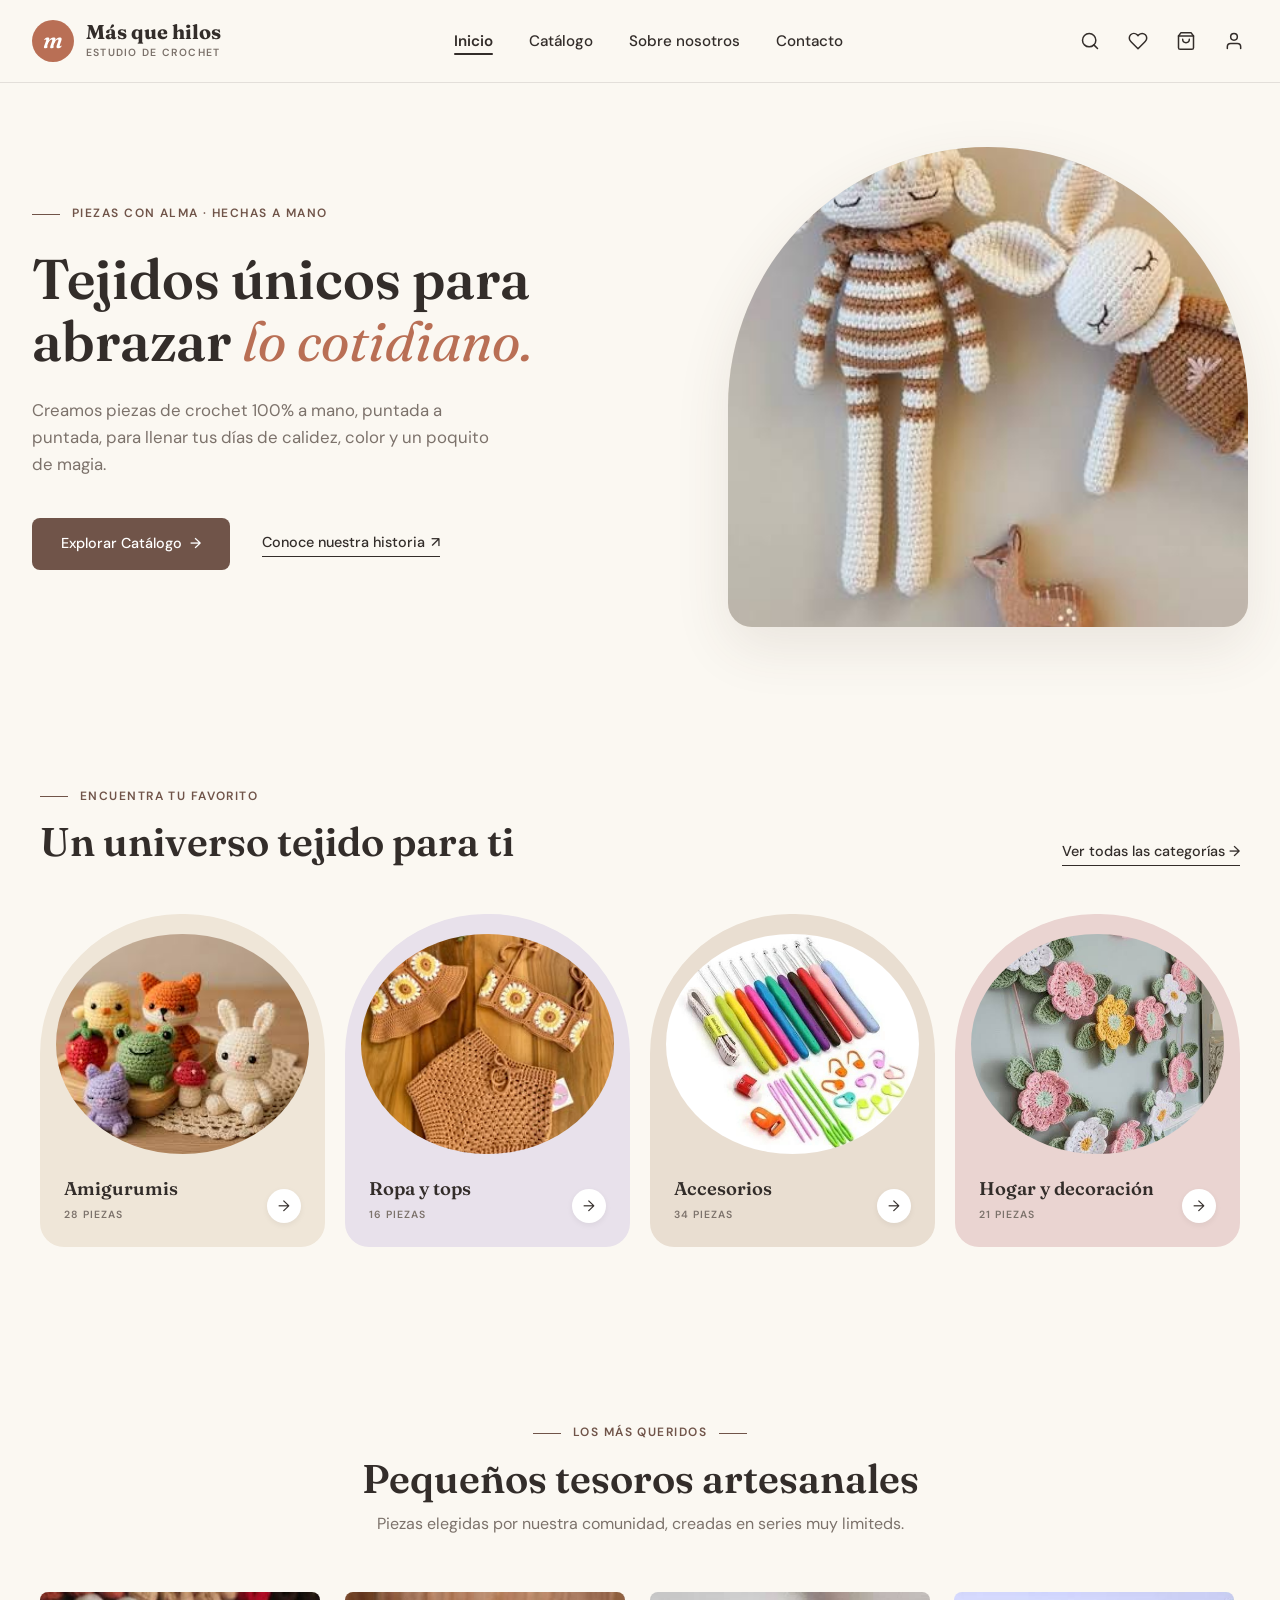
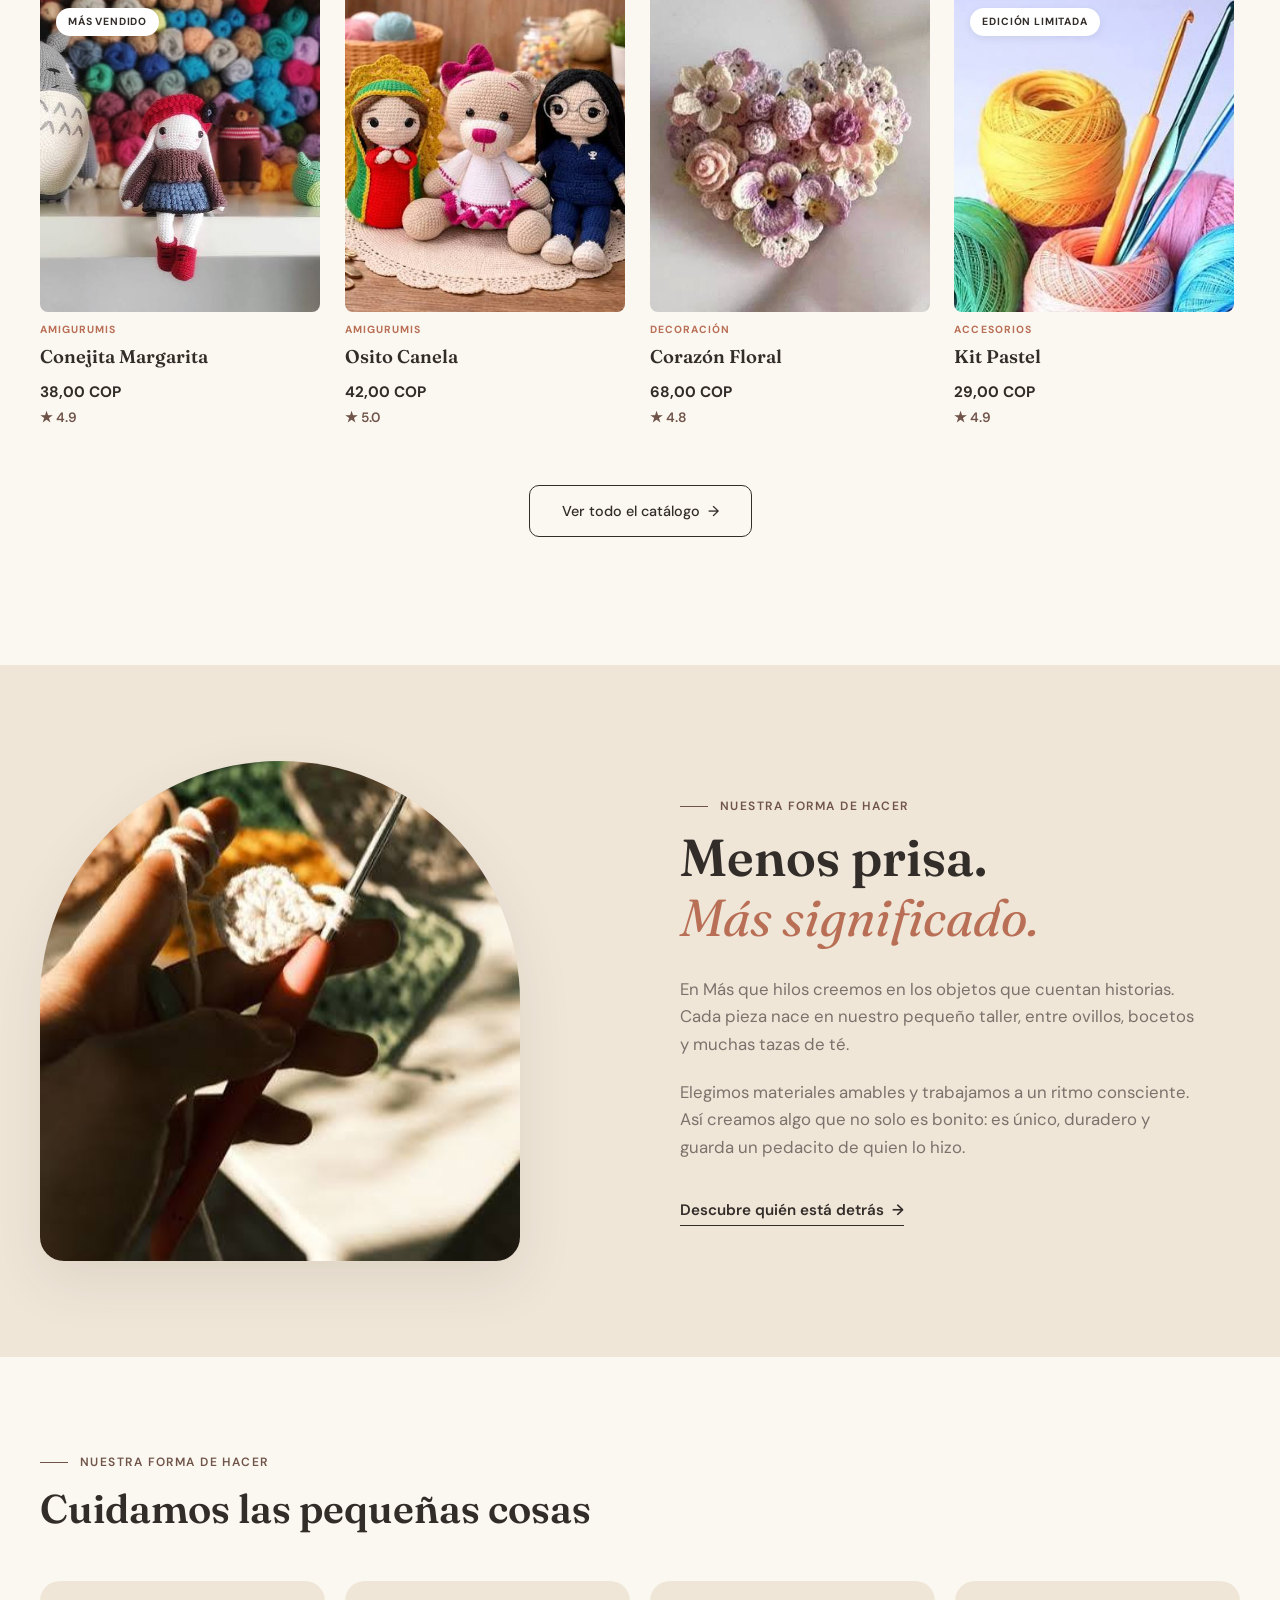
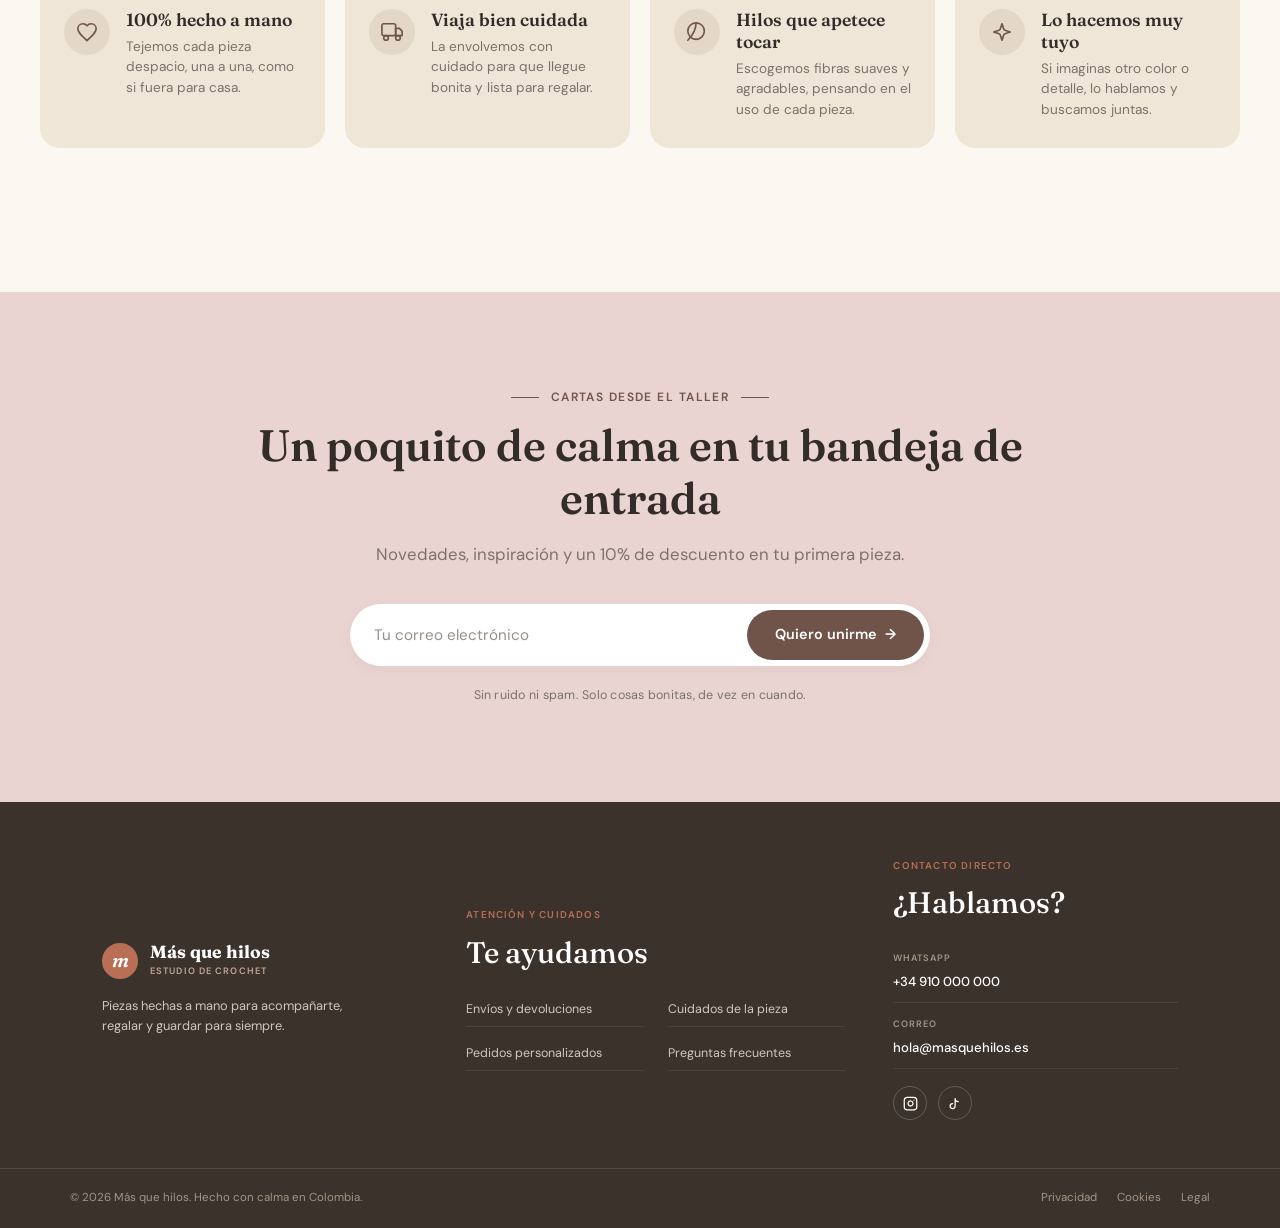
==== commit c344d7ee: "termine la primera version de la pagina" ====
--- a/index.html
+++ b/index.html
@@ -15,6 +15,7 @@
     <link rel="stylesheet" href="src/css/base/reset.css">
     <link rel="stylesheet" href="src/css/components/favorites-modal.css">
     <link rel="stylesheet" href="src/css/components/cart-drawer.css">
+    <link rel="stylesheet" href="src/css/components/user-dropdown.css">
     </head>
     <body>
 
@@ -77,12 +78,64 @@
             <span id="cart-badge" class="badge">0</span>
             </button>
 
-            <a href="pages/cuenta.html" class="action-btn" title="Mi Cuenta">
+            <button type="button" class="action-btn" title="Mi Cuenta" id="user-toggle-btn">
             <svg width="20" height="20" viewBox="0 0 24 24" fill="none" stroke="currentColor" stroke-width="1.8" stroke-linecap="round" stroke-linejoin="round"><path d="M20 21v-2a4 4 0 0 0-4-4H8a4 4 0 0 0-4 4v2"/><circle cx="12" cy="7" r="4"/></svg>
-            </a>
-        </div>
-
-        </div>
+            </button>
+        </div>
+
+        </div>
+        <!-- Menú Desplegable de Espacio Personal -->
+            <div id="user-dropdown-menu" class="user-dropdown-card">
+            
+            <!-- Encabezado del usuario -->
+            <div class="user-dropdown-header">
+                <div class="user-avatar-circle">
+                <svg width="20" height="20" viewBox="0 0 24 24" fill="none" stroke="currentColor" stroke-width="1.8" stroke-linecap="round" stroke-linejoin="round"><path d="M20 21v-2a4 4 0 0 0-4-4H8a4 4 0 0 0-4 4v2"/><circle cx="12" cy="7" r="4"/></svg>
+                </div>
+                <div class="user-header-text">
+                <h3 class="user-title" id="user-greeting-title">Tu espacio personal</h3>
+                <p class="user-subtitle" id="user-greeting-subtitle">Todo lo tuyo, en un solo lugar</p>
+                </div>
+            </div>
+
+            <hr class="user-dropdown-divider">
+
+            <!-- Lista de Opciones (Cambiable dinámicamente con JS) -->
+            <nav class="user-dropdown-nav">
+                <ul id="user-menu-options">
+                <!-- Opción Destacada: Iniciar Sesión / Registrarse -->
+                <li>
+                    <a href="../pages/cuenta.html" class="user-menu-link highlight-link">
+                    <span>Iniciar Sesión / Registrarse</span>
+                    <span class="arrow">&rarr;</span>
+                    </a>
+                </li>
+
+                <!-- Opciones Estándar -->
+                <li>
+                    <a href="../pages/cuenta.html?tab=pedidos" class="user-menu-link">
+                    <span>Mis Pedidos</span>
+                    <span class="chevron">&rsaquo;</span>
+                    </a>
+                </li>
+
+                <li>
+                    <a href="../pages/cuenta.html?tab=direcciones" class="user-menu-link">
+                    <span>Direcciones de Envío</span>
+                    <span class="chevron">&rsaquo;</span>
+                    </a>
+                </li>
+
+                <li>
+                    <a href="../pages/cuenta.html?tab=configuracion" class="user-menu-link">
+                    <span>Configuración de Cuenta</span>
+                    <span class="chevron">&rsaquo;</span>
+                    </a>
+                </li>
+                </ul>
+            </nav>
+
+            </div>
     </header>
 
     <!-- Contenido Principal -->
@@ -230,7 +283,7 @@
                     data-id="conejita-margarita" 
                     data-title="Conejita Margarita" 
                     data-category="amigurumis" 
-                    data-price="38,00 €" 
+                    data-price="38,00 COP" 
                     data-img="../src/assets/img/producto-conejita.jpg">
                 <div class="product-image-wrapper">
                 <img src="src/assets/img/producto-conejita.jpg" alt="Conejita Margarita">
@@ -244,7 +297,7 @@
                 <span class="product-category">AMIGURUMIS</span>
                 <h3 class="product-name"><a href="pages/detalle.html">Conejita Margarita</a></h3>
                 <div class="product-meta">
-                    <span class="product-price">38,00 €</span>
+                    <span class="product-price">38,00 COP</span>
                     <span class="product-rating">★ 4.9</span>
                 </div>
                 </div>
@@ -255,7 +308,7 @@
                     data-id="osito-canela" 
                     data-title="Osito Canela" 
                     data-category="amigurumis" 
-                    data-price="42,00 €" 
+                    data-price="42,00 COP" 
                     data-img="../src/assets/img/producto-osito.jpg">
                 <div class="product-image-wrapper">
                 <img src="src/assets/img/producto-osito.jpg" alt="Osito Canel">
@@ -268,7 +321,7 @@
                 <span class="product-category">AMIGURUMIS</span>
                 <h3 class="product-name"><a href="pages/detalle.html">Osito Canela</a></h3>
                 <div class="product-meta">
-                    <span class="product-price">42,00 €</span>
+                    <span class="product-price">42,00 COP</span>
                     <span class="product-rating">★ 5.0</span>
                 </div>
                 </div>
@@ -279,7 +332,7 @@
                     data-id="corazon-floral" 
                     data-title="Corazón Floral" 
                     data-category="DECORACIÓN" 
-                    data-price="68,00 €" 
+                    data-price="68,00 COP" 
                     data-img="../src/assets/img/producto-manta.jpg">
                 <div class="product-image-wrapper">
                 <img src="src/assets/img/producto-manta.jpg" alt="Manta Nube">
@@ -292,7 +345,7 @@
                 <span class="product-category">DECORACIÓN</span>
                 <h3 class="product-name"><a href="pages/detalle.html">Corazón Floral</a></h3>
                 <div class="product-meta">
-                    <span class="product-price">68,00 €</span>
+                    <span class="product-price">68,00 COP</span>
                     <span class="product-rating">★ 4.8</span>
                 </div>
                 </div>
@@ -303,7 +356,7 @@
                     data-id="kit-pastel" 
                     data-title="Kit Pastel" 
                     data-category="ACCESORIOS" 
-                    data-price="29,00 €" 
+                    data-price="29,00 COP" 
                     data-img="../src/assets/img/producto-kit.jpg">
                 <div class="product-image-wrapper">
                 <img src="src/assets/img/producto-kit.jpg" alt="Kit Pastel">
@@ -317,7 +370,7 @@
                 <span class="product-category">ACCESORIOS</span>
                 <h3 class="product-name"><a href="pages/detalle.html">Kit Pastel</a></h3>
                 <div class="product-meta">
-                    <span class="product-price">29,00 €</span>
+                    <span class="product-price">29,00 COP</span>
                     <span class="product-rating">★ 4.9</span>
                 </div>
                 </div>
@@ -599,7 +652,7 @@
         <div class="cart-drawer-footer">
         <div class="cart-summary-row">
             <span class="summary-label">Subtotal</span>
-            <span class="summary-value" id="cart-subtotal-price">0,00 €</span>
+            <span class="summary-value" id="cart-subtotal-price">0,00 COP</span>
         </div>
         
         <div class="cart-summary-row shipping-row">
--- a/src/css/layout/grid.css
+++ b/src/css/layout/grid.css
@@ -262,4 +262,770 @@
 /* Banner principal de Catálogo */
 .catalog-hero {
   background-color: var(--sand); /* o var(--rose) según el tono exacto de tu paleta */
+}
+
+
+
+/* ==========================================
+   SECCIÓN: SOBRE NOSOTROS (HERO)
+========================================== */
+.about-hero {
+  padding: 4rem 2rem 5rem 2rem;
+  background-color: var(--cream);
+}
+
+.about-hero-container {
+  max-width: 1280px;
+  margin: 0 auto;
+  display: flex;
+  flex-direction: column;
+  gap: 3.5rem;
+}
+
+/* Cabecera centrada para Títulos y Descripción */
+.about-hero-header {
+  display: flex;
+  flex-direction: column;
+  align-items: center; /* Centra horizontalmente todo el contenido */
+  text-align: center; /* Centra el texto */
+  gap: 1.5rem;
+}
+
+.about-hero-titles {
+  display: flex;
+  flex-direction: column;
+  align-items: center; /* Centra la línea con el subtítulo y el título */
+  max-width: 800px;
+}
+
+.about-subtitle-wrapper {
+  display: flex;
+  align-items: center;
+  gap: 0.75rem;
+  margin-bottom: 1rem;
+}
+
+.about-subtitle {
+  font-family: var(--font-sans);
+  font-size: 0.75rem;
+  font-weight: 600;
+  color: var(--terracotta);
+  letter-spacing: 0.12em;
+  text-transform: uppercase;
+}
+
+.about-title {
+  font-family: var(--font-serif);
+  font-size: 3.75rem;
+  line-height: 1.08;
+  color: var(--ink);
+  font-weight: 600;
+}
+
+.about-title .highlight {
+  font-style: italic;
+  color: var(--terracotta);
+  font-weight: 400;
+}
+
+.about-hero-description {
+  max-width: 620px;
+  margin: 0 auto; /* Centra el bloque del párrafo */
+}
+
+.about-hero-description p {
+  font-family: var(--font-sans);
+  font-size: 1.05rem;
+  line-height: 1.65;
+  color: var(--muted);
+}
+
+/* Tarjeta de Imagen Principal en Arco */
+.about-hero-image-wrapper {
+  width: 100%;
+  display: flex;
+  justify-content: center;
+}
+
+
+.about-hero-image-card {
+  width: 93%; /* Reducción del 7% en el ancho */
+  margin: 0 auto; /* Centra la tarjeta en el contenedor */
+  height: 640px;
+  border-radius: 210px 210px 24px 24px; /* Un poco más arqueada (10%+ respecto a 120px) */
+  overflow: hidden;
+  background-color: var(--sand);
+  box-shadow: var(--shadow);
+}
+
+
+
+
+
+
+.about-hero-image-card img {
+  width: 100%;
+  height: 100%;
+  object-fit: cover;
+}
+
+/* Responsivo */
+@media (max-width: 992px) {
+  .about-hero-header {
+    flex-direction: column;
+    align-items: flex-start;
+    gap: 1.5rem;
+  }
+
+  .about-title {
+    font-size: 2.75rem;
+  }
+
+  .about-hero-image-card {
+    width: 100%; /* En móviles vuelve al 100% para aprovechar el espacio */
+    height: 440px;
+    border-radius: 70px 70px 16px 16px;
+  }
+}
+
+
+
+
+
+/* ==========================================
+   SECCIÓN: NUESTRO PROCESO
+========================================== */
+.process-section {
+  background-color: var(--sand); /* Color de fondo cálido de las variables */
+  padding: 6rem 2rem 7rem 2rem;
+}
+
+.process-container {
+  max-width: 1280px;
+  margin: 0 auto;
+}
+
+/* Header de la sección */
+.process-header {
+  margin-bottom: 3.5rem;
+}
+
+.process-subtitle {
+  font-family: var(--font-sans);
+  font-size: 0.75rem;
+  font-weight: 600;
+  color: var(--terracotta);
+  letter-spacing: 0.12em;
+  text-transform: uppercase;
+}
+
+.process-title {
+  font-family: var(--font-serif);
+  font-size: 3.5rem;
+  line-height: 1.1;
+  color: var(--ink);
+  font-weight: 600;
+}
+
+/* Línea divisora superior */
+.process-divider {
+  width: 100%;
+  height: 1px;
+  background-color: var(--line);
+  margin-bottom: 3.5rem;
+}
+
+/* Grid con líneas divisoras verticales */
+.process-grid {
+  display: grid;
+  grid-template-columns: repeat(4, 1fr);
+}
+
+.process-step {
+  padding-right: 2rem;
+  border-right: 1px solid var(--line);
+  display: flex;
+  flex-direction: column;
+}
+
+/* Ajustes de espacio interno para las columnas centrales e internas */
+.process-step:not(:first-child) {
+  padding-left: 2rem;
+}
+
+/* Eliminamos el borde derecho de la última columna */
+.process-step:last-child {
+  border-right: none;
+  padding-right: 0;
+}
+
+/* Tipografía de los pasos */
+.step-number {
+  font-family: var(--font-sans);
+  font-size: 0.85rem;
+  font-weight: 600;
+  color: var(--terracotta);
+  margin-bottom: 2rem;
+  display: block;
+}
+
+.step-title {
+  font-family: var(--font-serif);
+  font-size: 1.75rem;
+  font-weight: 600;
+  color: var(--ink);
+  margin-bottom: 1rem;
+}
+
+.step-description {
+  font-family: var(--font-sans);
+  font-size: 0.95rem;
+  line-height: 1.6;
+  color: var(--muted);
+  max-width: 260px;
+}
+
+/* Responsivo */
+@media (max-width: 992px) {
+  .process-grid {
+    grid-template-columns: repeat(2, 1fr);
+    gap: 3rem 0;
+  }
+
+  .process-step {
+    border-right: none;
+    padding-left: 0 !important;
+    padding-right: 1.5rem;
+  }
+
+  .process-title {
+    font-size: 2.5rem;
+  }
+}
+
+@media (max-width: 576px) {
+  .process-grid {
+    grid-template-columns: 1fr;
+  }
+
+  .process-step {
+    padding-right: 0;
+    border-bottom: 1px solid var(--line);
+    padding-bottom: 2rem;
+  }
+
+  .process-step:last-child {
+    border-bottom: none;
+  }
+}
+
+
+
+
+/* ==========================================
+   SECCIÓN: LO QUE NOS MUEVE / VALORES
+========================================== */
+.values-section {
+  background-color: var(--cream);
+  padding: 6rem 2rem 7rem 2rem;
+}
+
+.values-container {
+  max-width: 1280px;
+  margin: 0 auto;
+  display: grid;
+  grid-template-columns: 1fr 1fr;
+  gap: 3.5rem;
+  align-items: center;
+}
+
+/* Columna Izquierda: Tarjeta de Imagen en Arco */
+.values-image-wrapper {
+  display: flex;
+  justify-content: flex-end;
+  width: 100%;
+}
+
+.values-image-card {
+  width: 100%;
+  max-width: 520px;
+  height: 580px;
+  border-radius: 260px 260px 24px 24px; /* Forma de arco / domo */
+  overflow: hidden;
+  background-color: var(--sand);
+  box-shadow: var(--shadow);
+}
+
+.values-image-card img {
+  width: 100%;
+  height: 100%;
+  object-fit: cover;
+}
+
+/* Columna Derecha: Textos */
+.values-content {
+  display: flex;
+  flex-direction: column;
+  align-items: flex-start;
+}
+
+.values-subtitle {
+  font-family: var(--font-sans);
+  font-size: 0.75rem;
+  font-weight: 600;
+  color: var(--terracotta);
+  letter-spacing: 0.12em;
+  text-transform: uppercase;
+}
+
+.values-title {
+  font-family: var(--font-serif);
+  font-size: 3.5rem;
+  line-height: 1.1;
+  color: var(--ink);
+  font-weight: 600;
+  margin-top: 1rem;
+  margin-bottom: 1.5rem;
+}
+
+.values-description {
+  font-family: var(--font-sans);
+  font-size: 1.05rem;
+  line-height: 1.65;
+  color: var(--muted);
+  max-width: 500px;
+  margin-bottom: 2.5rem;
+}
+
+/* Botón de Acción */
+.btn-values-primary {
+  background-color: var(--cocoa);
+  color: #ffffff;
+  font-family: var(--font-sans);
+  font-size: 0.95rem;
+  font-weight: 500;
+  padding: 0.95rem 1.8rem;
+  border-radius: 8px;
+  display: inline-flex;
+  align-items: center;
+  gap: 0.6rem;
+  box-shadow: 0 4px 15px rgba(112, 84, 73, 0.2);
+  transition: background-color 0.2s ease, transform 0.2s ease, box-shadow 0.2s ease;
+}
+
+.btn-values-primary:hover {
+  background-color: var(--ink);
+  transform: translateY(-2px);
+  box-shadow: 0 6px 20px rgba(51, 45, 42, 0.25);
+}
+
+/* Responsivo */
+@media (max-width: 992px) {
+  .values-container {
+    grid-template-columns: 1fr;
+    gap: 3.5rem;
+  }
+
+  .values-title {
+    font-size: 2.75rem;
+  }
+
+  .values-image-card {
+    max-width: 100%;
+    height: 420px;
+    border-radius: 180px 180px 20px 20px;
+  }
+}
+
+
+
+/* ==========================================
+   SECCIÓN: PÁGINA DE CONTACTO
+========================================== */
+.contact-section {
+  background-color: var(--sand); /* Tono beige cálido */
+  padding: 5rem 2rem 6rem 2rem;
+}
+
+.contact-container {
+  max-width: 1280px;
+  margin: 0 auto;
+  display: grid;
+  grid-template-columns: 1fr 1.1fr;
+  gap: 4rem;
+  align-items: flex-start;
+}
+
+/* Columna Izquierda */
+.contact-info-col {
+  display: flex;
+  flex-direction: column;
+  padding-top: 1rem;
+}
+
+.contact-subtitle {
+  font-family: var(--font-sans);
+  font-size: 0.75rem;
+  font-weight: 600;
+  color: var(--terracotta);
+  letter-spacing: 0.12em;
+  text-transform: uppercase;
+}
+
+.contact-title {
+  font-family: var(--font-serif);
+  font-size: 3.8rem;
+  line-height: 1.05;
+  color: var(--ink);
+  font-weight: 600;
+  margin-top: 1rem;
+  margin-bottom: 1.5rem;
+}
+
+.contact-title .highlight {
+  font-style: italic;
+  color: var(--terracotta);
+  font-weight: 400;
+}
+
+.contact-description {
+  font-family: var(--font-sans);
+  font-size: 1.05rem;
+  line-height: 1.6;
+  color: var(--muted);
+  max-width: 460px;
+  margin-bottom: 3rem;
+}
+
+/* Lista de Métodos de Contacto */
+.contact-methods {
+  display: flex;
+  flex-direction: column;
+  gap: 1.5rem;
+}
+
+.contact-method-item {
+  display: flex;
+  align-items: center;
+  gap: 1rem;
+}
+
+.contact-icon-circle {
+  width: 44px;
+  height: 44px;
+  border-radius: 50%;
+  background-color: var(--rose); /* Tono rosado suave */
+  color: var(--cocoa);
+  display: flex;
+  align-items: center;
+  justify-content: center;
+  font-family: var(--font-sans);
+  font-size: 1rem;
+  font-weight: 600;
+  flex-shrink: 0;
+}
+
+.method-text {
+  display: flex;
+  flex-direction: column;
+}
+
+.method-label {
+  font-family: var(--font-sans);
+  font-size: 0.7rem;
+  font-weight: 600;
+  color: var(--muted);
+  letter-spacing: 0.1em;
+}
+
+.method-value {
+  font-family: var(--font-sans);
+  font-size: 0.95rem;
+  font-weight: 600;
+  color: var(--ink);
+  transition: color 0.2s ease;
+}
+
+.method-value:hover {
+  color: var(--terracotta);
+}
+
+/* Columna Derecha: Tarjeta del Formulario */
+.contact-form-card {
+  background-color: var(--paper); /* Fondo blanco hueso */
+  border-radius: 28px;
+  padding: 3rem 3rem 2.5rem 3rem;
+  box-shadow: 0 15px 40px rgba(51, 45, 42, 0.05);
+}
+
+.form-header {
+  display: flex;
+  justify-content: space-between;
+  align-items: baseline;
+  margin-bottom: 2rem;
+}
+
+.form-title {
+  font-family: var(--font-serif);
+  font-size: 2.2rem;
+  font-weight: 600;
+  color: var(--ink);
+}
+
+.form-required-note {
+  font-family: var(--font-sans);
+  font-size: 0.75rem;
+  color: var(--muted);
+}
+
+/* Campos de entrada */
+.contact-form {
+  display: flex;
+  flex-direction: column;
+  gap: 1.5rem;
+}
+
+.form-group {
+  display: flex;
+  flex-direction: column;
+  gap: 0.5rem;
+}
+
+.form-group label {
+  font-family: var(--font-sans);
+  font-size: 0.85rem;
+  font-weight: 600;
+  color: var(--ink);
+}
+
+.form-group input,
+.form-group textarea,
+.custom-select-wrapper select {
+  width: 100%;
+  background-color: #f7f3ee; /* Tono de fondo suave para los campos */
+  border: 1px solid transparent;
+  border-radius: 12px;
+  padding: 0.95rem 1.25rem;
+  font-family: var(--font-sans);
+  font-size: 0.95rem;
+  color: var(--ink);
+  outline: none;
+  transition: border-color 0.2s ease, background-color 0.2s ease;
+}
+
+.form-group input::placeholder,
+.form-group textarea::placeholder {
+  color: #a39992;
+}
+
+.form-group input:focus,
+.form-group textarea:focus,
+.custom-select-wrapper select:focus {
+  border-color: var(--terracotta);
+  background-color: var(--paper);
+}
+
+.form-group textarea {
+  resize: vertical;
+  min-height: 120px;
+}
+
+/* Estilización personalizada del Select */
+.custom-select-wrapper {
+  position: relative;
+  width: 100%;
+}
+
+.custom-select-wrapper select {
+  appearance: none;
+  -webkit-appearance: none;
+  -moz-appearance: none;
+  cursor: pointer;
+  padding-right: 2.5rem;
+}
+
+.select-arrow {
+  position: absolute;
+  right: 1.25rem;
+  top: 50%;
+  transform: translateY(-50%);
+  pointer-events: none;
+  color: var(--muted);
+  display: flex;
+  align-items: center;
+}
+
+/* Estilizado interno de las opciones del select */
+.custom-select-wrapper select option {
+  background-color: var(--paper);
+  color: var(--ink);
+  padding: 0.8rem;
+}
+
+/* Botón de Enviar */
+.btn-submit-form {
+  background-color: var(--cocoa);
+  color: #ffffff;
+  font-family: var(--font-sans);
+  font-size: 0.95rem;
+  font-weight: 500;
+  padding: 1.1rem;
+  border: none;
+  border-radius: 12px;
+  cursor: pointer;
+  display: flex;
+  align-items: center;
+  justify-content: center;
+  gap: 0.6rem;
+  margin-top: 0.5rem;
+  transition: background-color 0.2s ease, transform 0.1s ease;
+}
+
+.btn-submit-form:hover {
+  background-color: var(--ink);
+  transform: translateY(-2px);
+}
+
+/* Responsivo */
+@media (max-width: 992px) {
+  .contact-container {
+    grid-template-columns: 1fr;
+    gap: 3rem;
+  }
+
+  .contact-title {
+    font-size: 3rem;
+  }
+
+  .contact-form-card {
+    padding: 2rem;
+  }
+}
+
+
+/* ==========================================
+   SECCIÓN: PREGUNTAS FRECUENTES (FAQ)
+========================================== */
+.faq-section {
+  background-color: var(--cream); /* Tono claro de fondo */
+  padding: 6rem 2rem 7rem 2rem;
+}
+
+.faq-container {
+  max-width: 1280px; /* Mismo ancho contenedor que el resto del sitio */
+  margin: 0 auto;
+}
+
+/* Limitamos el ancho interno para que la lista de preguntas 
+   no se estire demasiado y mantenga la proporción de Figma */
+.faq-accordion {
+  display: flex;
+  flex-direction: column;
+  max-width: 820px; /* Ancho cómodo para lectura alineado a la izquierda */
+}
+
+@media (max-width: 1200px) {
+  .faq-container {
+    margin: 0 auto; /* Se centra en pantallas medianas y pequeñas */
+  }
+}
+
+.faq-header {
+  margin-bottom: 2.5rem;
+}
+
+.faq-subtitle {
+  font-family: var(--font-sans);
+  font-size: 0.75rem;
+  font-weight: 600;
+  color: var(--terracotta);
+  letter-spacing: 0.12em;
+  text-transform: uppercase;
+}
+
+.faq-title {
+  font-family: var(--font-serif);
+  font-size: 3.5rem;
+  line-height: 1.1;
+  color: var(--ink);
+  font-weight: 600;
+  margin-top: 0.75rem;
+}
+
+
+
+.faq-item {
+  border-top: 1px solid var(--line);
+}
+
+.faq-item:last-child {
+  border-bottom: 1px solid var(--line);
+}
+
+/* Botón Desplegable */
+.faq-trigger {
+  width: 100%;
+  background: none;
+  border: none;
+  outline: none;
+  padding: 1.75rem 0;
+  display: flex;
+  justify-content: space-between;
+  align-items: center;
+  cursor: pointer;
+  text-align: left;
+}
+
+.faq-question {
+  font-family: var(--font-serif);
+  font-size: 1.35rem;
+  font-weight: 600;
+  color: var(--ink);
+  transition: color 0.2s ease;
+}
+
+.faq-trigger:hover .faq-question {
+  color: var(--terracotta);
+}
+
+.faq-icon {
+  font-family: var(--font-sans);
+  font-size: 1.4rem;
+  font-weight: 400;
+  color: var(--terracotta);
+  line-height: 1;
+  margin-left: 1rem;
+  transition: transform 0.25 ease;
+  user-select: none;
+}
+
+/* Contenido / Respuesta */
+.faq-content {
+  max-height: 0;
+  overflow: hidden;
+  transition: max-height 0.35s ease, padding 0.35s ease;
+}
+
+.faq-answer {
+  font-family: var(--font-sans);
+  font-size: 0.95rem;
+  line-height: 1.6;
+  color: var(--muted);
+  padding-bottom: 1.75rem;
+}
+
+/* Estado Activo (Desplegado) */
+.faq-item.active .faq-icon {
+  transform: rotate(45deg); /* Gira el '+' para convertirlo en una '×' */
+}
+
+/* Responsivo */
+@media (max-width: 768px) {
+  .faq-title {
+    font-size: 2.5rem;
+  }
+
+  .faq-question {
+    font-size: 1.15rem;
+  }
 }
--- a/src/css/components/user-dropdown.css
+++ b/src/css/components/user-dropdown.css
@@ -0,0 +1,158 @@
+/* ==========================================
+   MENÚ DESPLEGABLE DE USUARIO (DROPDOWN)
+   ========================================== */
+
+/* Asegura que el contenedor de acciones en el header sirva de ancla */
+.header-actions {
+  position: relative;
+}
+
+/* Tarjeta flotante del Menú de Usuario */
+.user-dropdown-card {
+  position: absolute;
+  top: calc(100% + 12px);
+  right: 0;
+  width: 320px;
+  background-color: #fdfbf7; /* Fondo beige crema de Figma */
+  border-radius: 18px;
+  padding: 1.8rem;
+  box-shadow: 0 10px 30px rgba(0, 0, 0, 0.08);
+  border: 1px solid #f0eae1;
+  z-index: 990;
+
+  /* Estado oculto por defecto con animación de opacidad y desplazamiento */
+  opacity: 0;
+  visibility: hidden;
+  transform: translateY(-8px);
+  transition: opacity 0.25s ease, transform 0.25s ease, visibility 0.25s ease;
+}
+
+/* Clase activa que agregará JavaScript al hacer clic */
+.user-dropdown-card.active {
+  opacity: 1;
+  visibility: visible;
+  transform: translateY(0);
+}
+
+/* ENCABEZADO DEL MENÚ DE USUARIO */
+.user-dropdown-header {
+  display: flex;
+  align-items: center;
+  gap: 1rem;
+}
+
+/* Círculo suave para el avatar */
+.user-avatar-circle {
+  width: 44px;
+  height: 44px;
+  border-radius: 50%;
+  background-color: #f2ebd9; /* Tono beige rosado de la imagen */
+  display: flex;
+  align-items: center;
+  justify-content: center;
+  color: #a87b68;
+  flex-shrink: 0;
+}
+
+.user-header-text {
+  display: flex;
+  flex-direction: column;
+}
+
+.user-title {
+  font-family: serif;
+  font-size: 1.15rem;
+  color: #2c2b29;
+  font-weight: 600;
+  margin: 0;
+}
+
+.user-subtitle {
+  font-size: 0.72rem;
+  color: #888888;
+  margin-top: 0.2rem;
+}
+
+/* Línea divisora sutil */
+.user-dropdown-divider {
+  border: none;
+  border-top: 1px solid #ede8e0;
+  margin: 1.2rem 0 0.8rem 0;
+}
+
+/* LISTA DE NAVEGACIÓN Y ENLACES */
+.user-dropdown-nav ul {
+  list-style: none;
+  padding: 0;
+  margin: 0;
+  display: flex;
+  flex-direction: column;
+  gap: 0.3rem;
+}
+
+.user-menu-link {
+  display: flex;
+  align-items: center;
+  justify-content: space-between;
+  padding: 0.65rem 0.4rem;
+  text-decoration: none;
+  font-size: 0.85rem;
+  color: #4a4a4a;
+  border-radius: 8px;
+  transition: background-color 0.2s ease, color 0.2s ease;
+}
+
+.user-menu-link:hover {
+  background-color: #f5efe6;
+  color: #2c2b29;
+}
+
+/* Enlace destacado de Iniciar Sesión / Registrarse */
+.user-menu-link.highlight-link {
+  color: #a87b68; /* Tono terracota destacado */
+  font-weight: 600;
+}
+
+.user-menu-link.highlight-link .arrow {
+  font-size: 1rem;
+  transition: transform 0.2s ease;
+}
+
+.user-menu-link.highlight-link:hover .arrow {
+  transform: translateX(3px);
+}
+
+.user-menu-link .chevron {
+  color: #2c2b29;
+  font-size: 1rem;
+  font-weight: 300;
+}
+
+
+/* Contenido del enlace alineado con ícono */
+.menu-link-content {
+  display: flex;
+  align-items: center;
+  gap: 0.8rem;
+}
+
+.menu-link-content svg {
+  color: #a87b68; /* Tono terracota de Figma */
+  flex-shrink: 0;
+}
+
+/* Enlace/Botón de Cerrar Sesión */
+.user-menu-link.logout-link {
+  width: 100%;
+  border: none;
+  background: none;
+  cursor: pointer;
+  text-align: left;
+  color: #a87b68;
+  font-weight: 500;
+  padding: 0.65rem 0.4rem;
+}
+
+.user-menu-link.logout-link:hover {
+  background-color: #fceee9;
+}
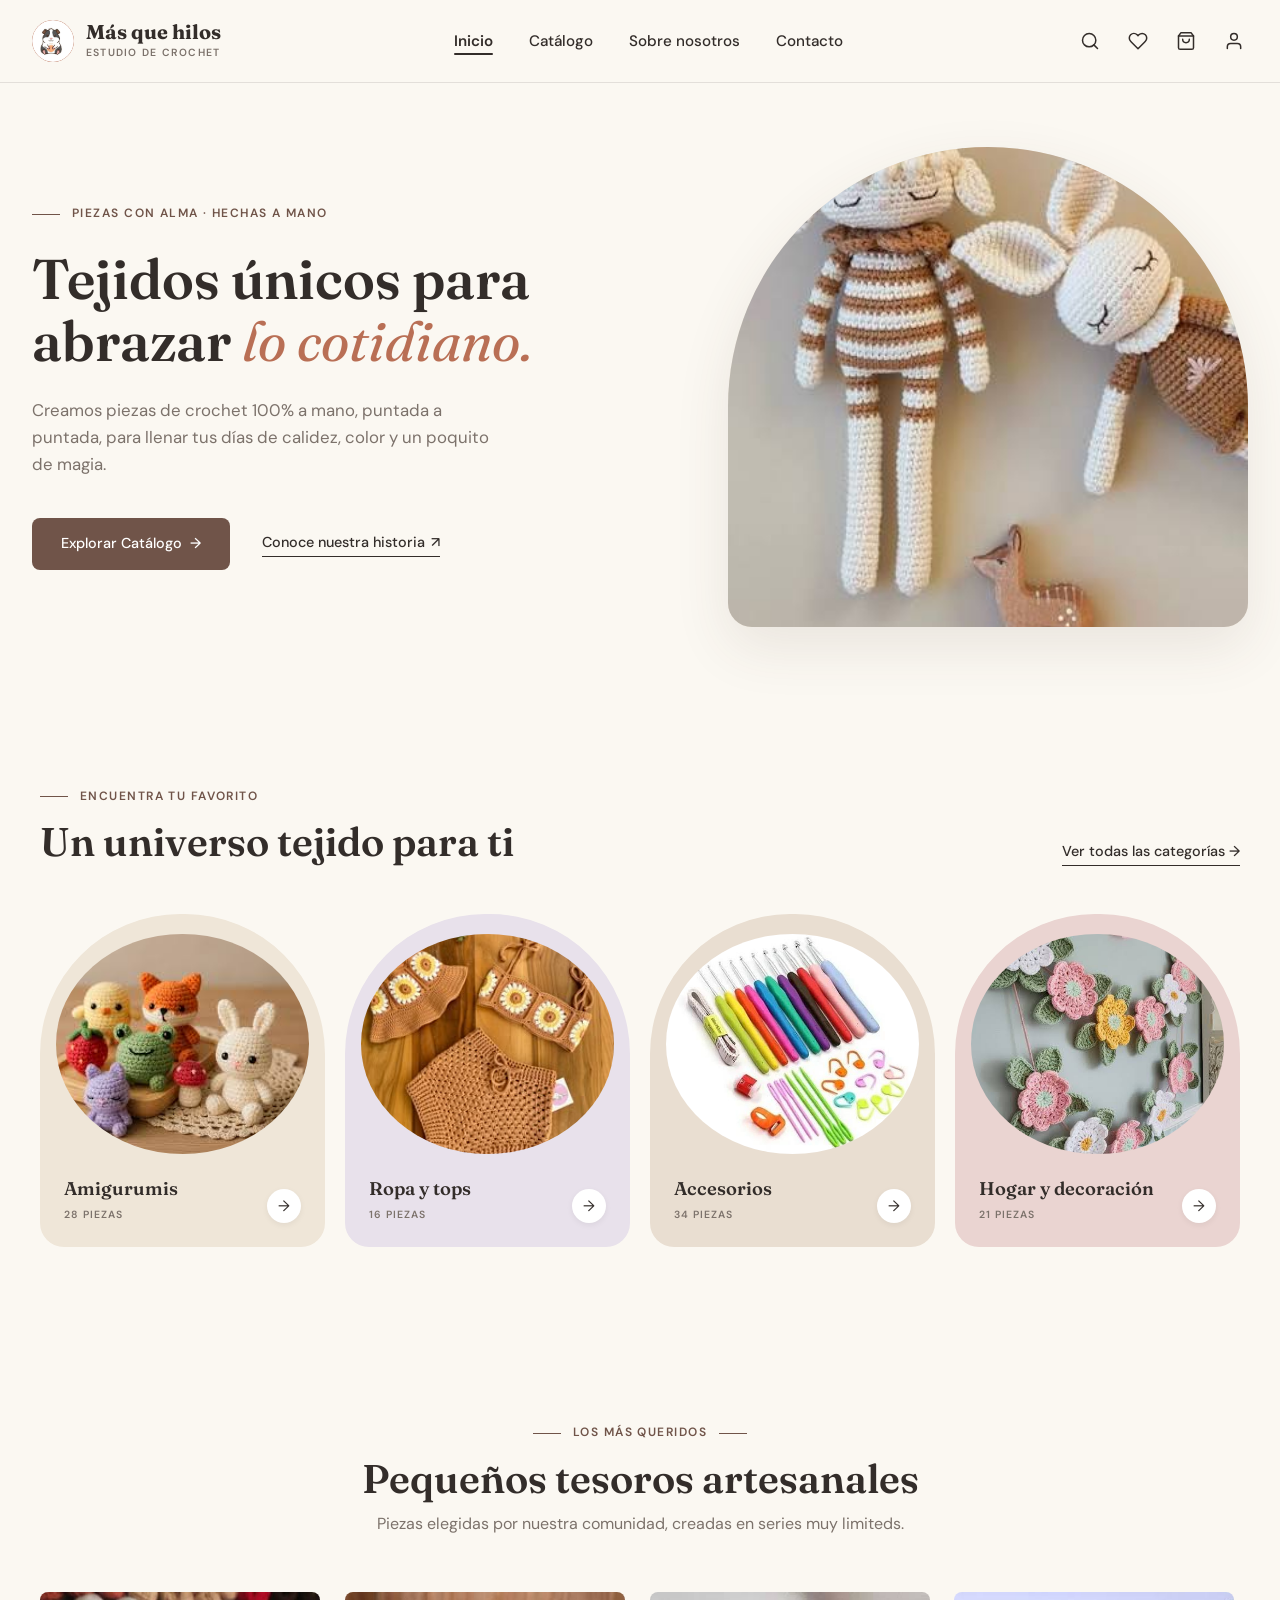
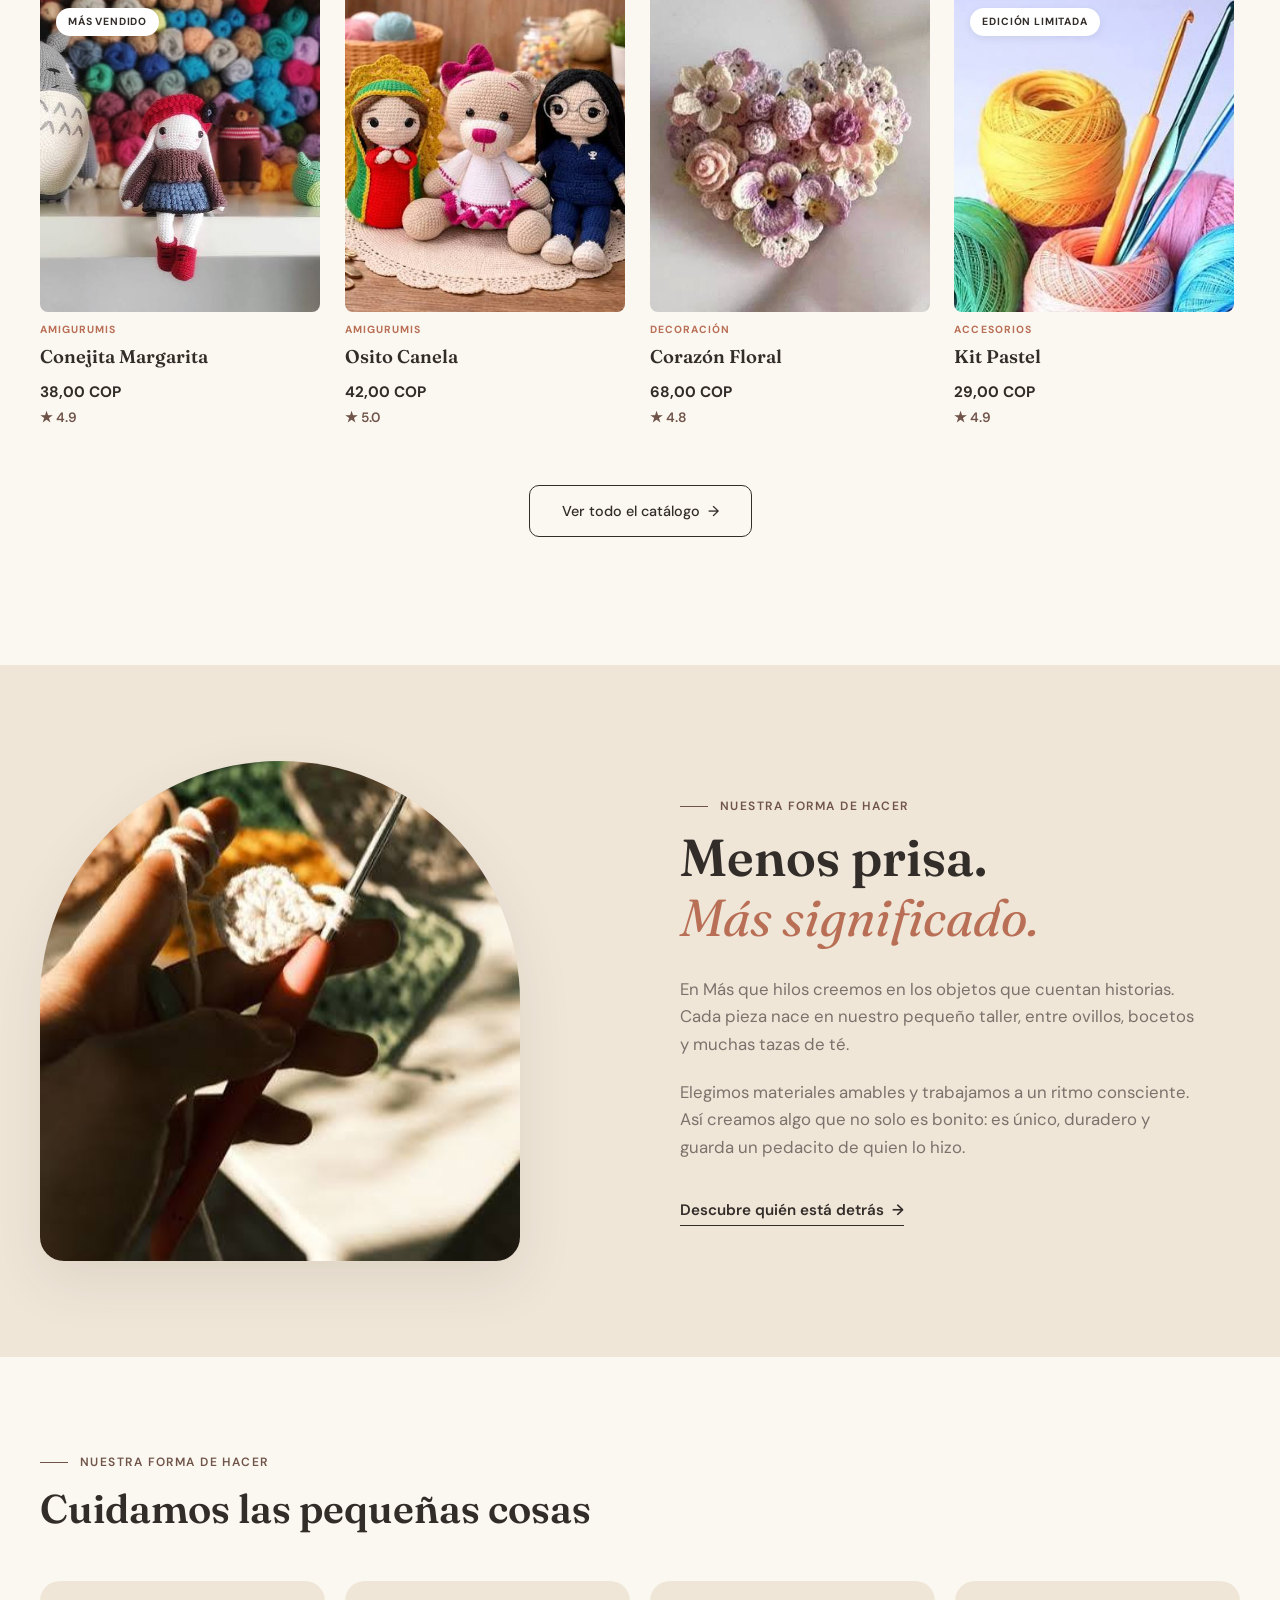
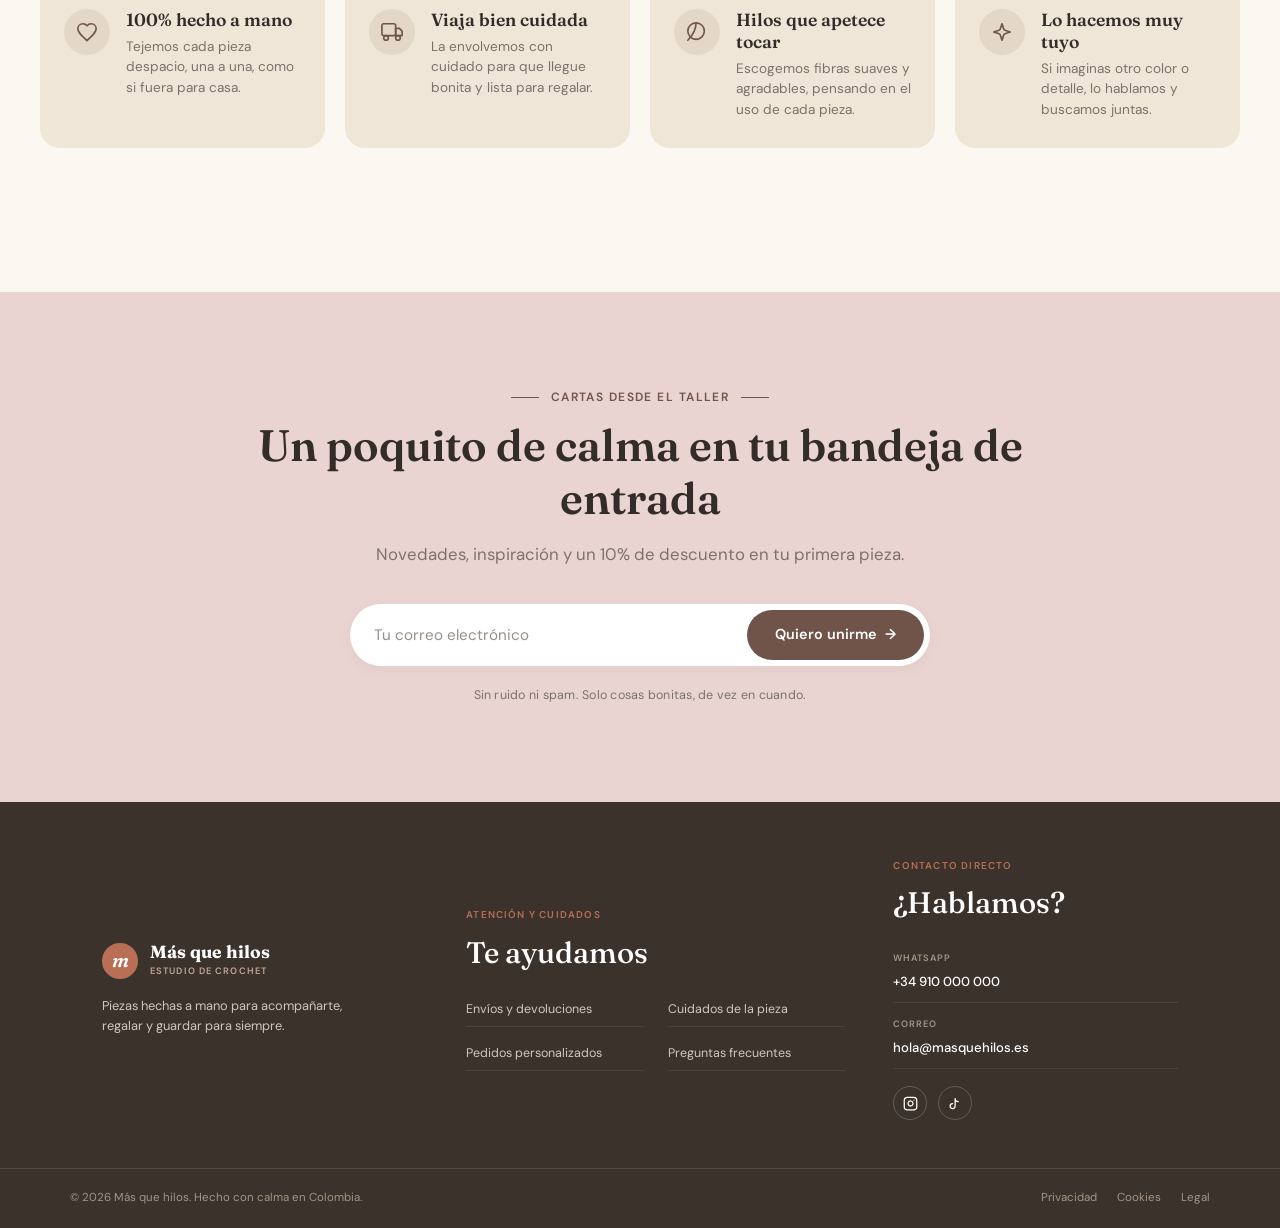
==== commit 606b26ee: "version frontend actualizada" ====
--- a/index.html
+++ b/index.html
@@ -4,6 +4,7 @@
     <meta charset="UTF-8">
     <meta name="viewport" content="width=device-width, initial-scale=1.0">
     <title>Más que hilos | Crochet Hecho a Mano</title>
+    <link rel="icon" type="image/png" href="src/assets/img/logo-gustavo.png">
 
     <!-- Enlaces de estilos -->
     <link rel="stylesheet" href="src/css/base/variables.css">
@@ -16,6 +17,7 @@
     <link rel="stylesheet" href="src/css/components/favorites-modal.css">
     <link rel="stylesheet" href="src/css/components/cart-drawer.css">
     <link rel="stylesheet" href="src/css/components/user-dropdown.css">
+
     </head>
     <body>
 
@@ -23,12 +25,15 @@
     <header class="main-header">
         <div class="header-container">
         
-        <!-- Logo con ícono circular y subtítulo -->
+
+        <!-- Logo con ícono circular e imagen -->
         <a href="index.html" class="logo">
-            <div class="logo-icon">m</div>
+            <div class="logo-icon">
+                <img src="src/assets/img/logo-gustavo.png" alt="Logo de Más que hilos" class="logo-img">
+            </div>
             <div class="logo-text">
-            <span class="brand-name">Más que hilos</span>
-            <span class="brand-subtitle">ESTUDIO DE CROCHET</span>
+                <span class="brand-name">Más que hilos</span>
+                <span class="brand-subtitle">ESTUDIO DE CROCHET</span>
             </div>
         </a>
 
--- a/src/css/layout/header.css
+++ b/src/css/layout/header.css
@@ -385,3 +385,19 @@
   stroke: #d9534f;
 }
 
+
+
+.logo-icon {
+    /* Mantiene las dimensiones de tu círculo actual */
+    overflow: hidden; /* Corta cualquier parte de la imagen que sobresalga del círculo */
+    display: flex;
+    align-items: center;
+    justify-content: center;
+}
+
+.logo-img {
+    width: 100%;
+    height: 100%;
+    object-fit: cover; /* O 'contain' si quieres que la imagen se vea completa dentro del círculo */
+}
+
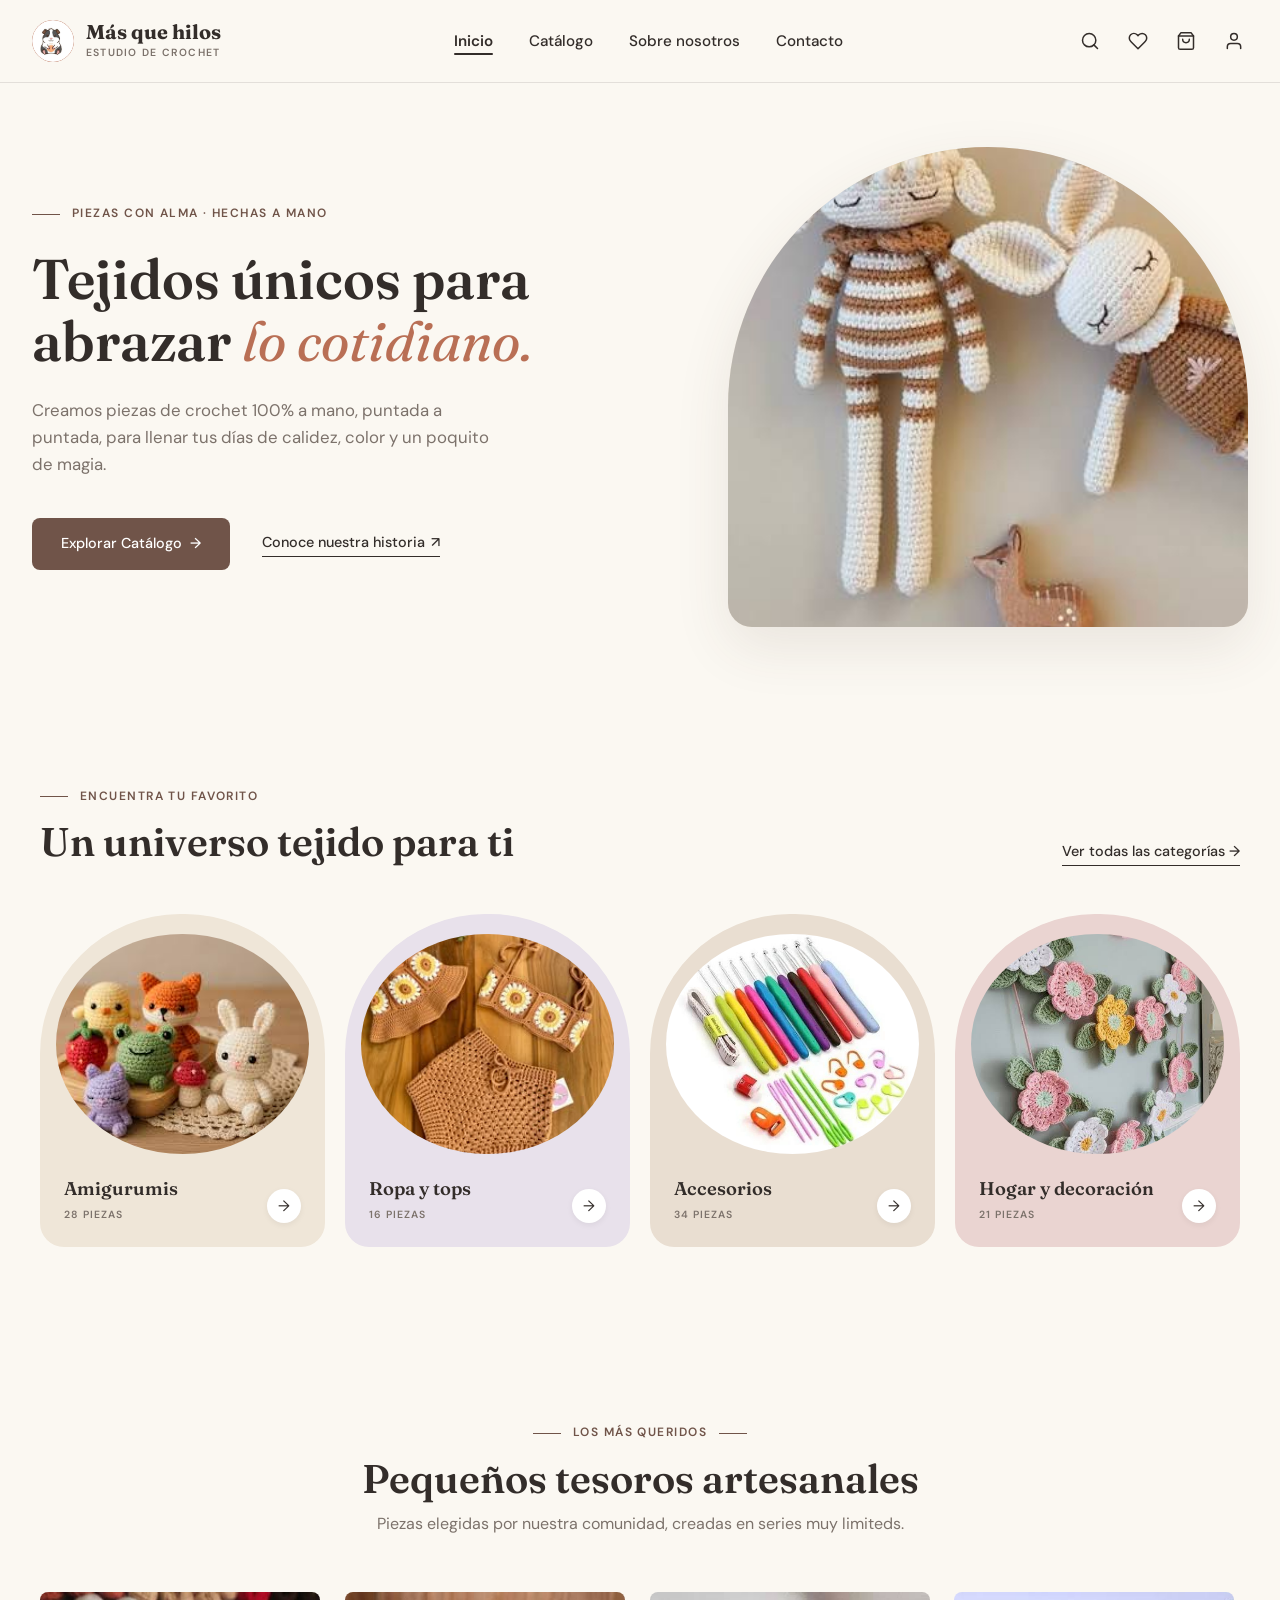
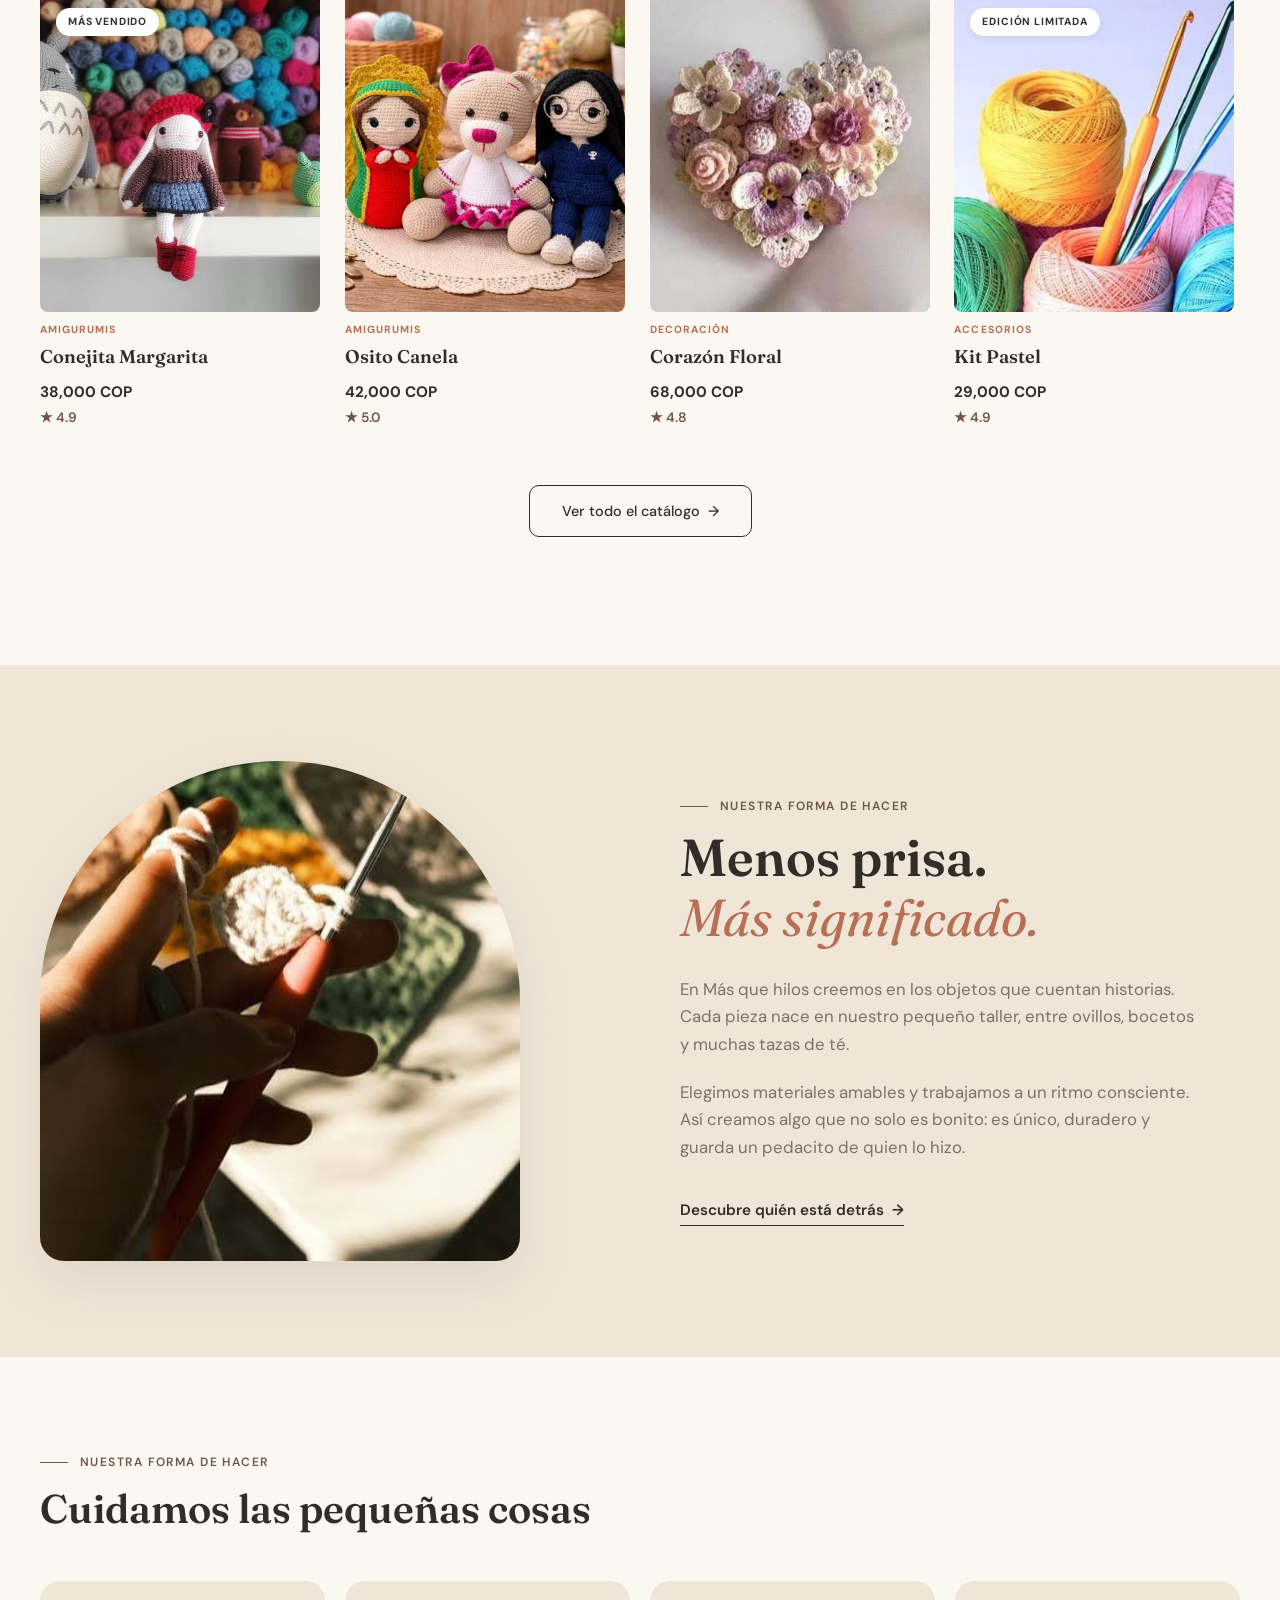
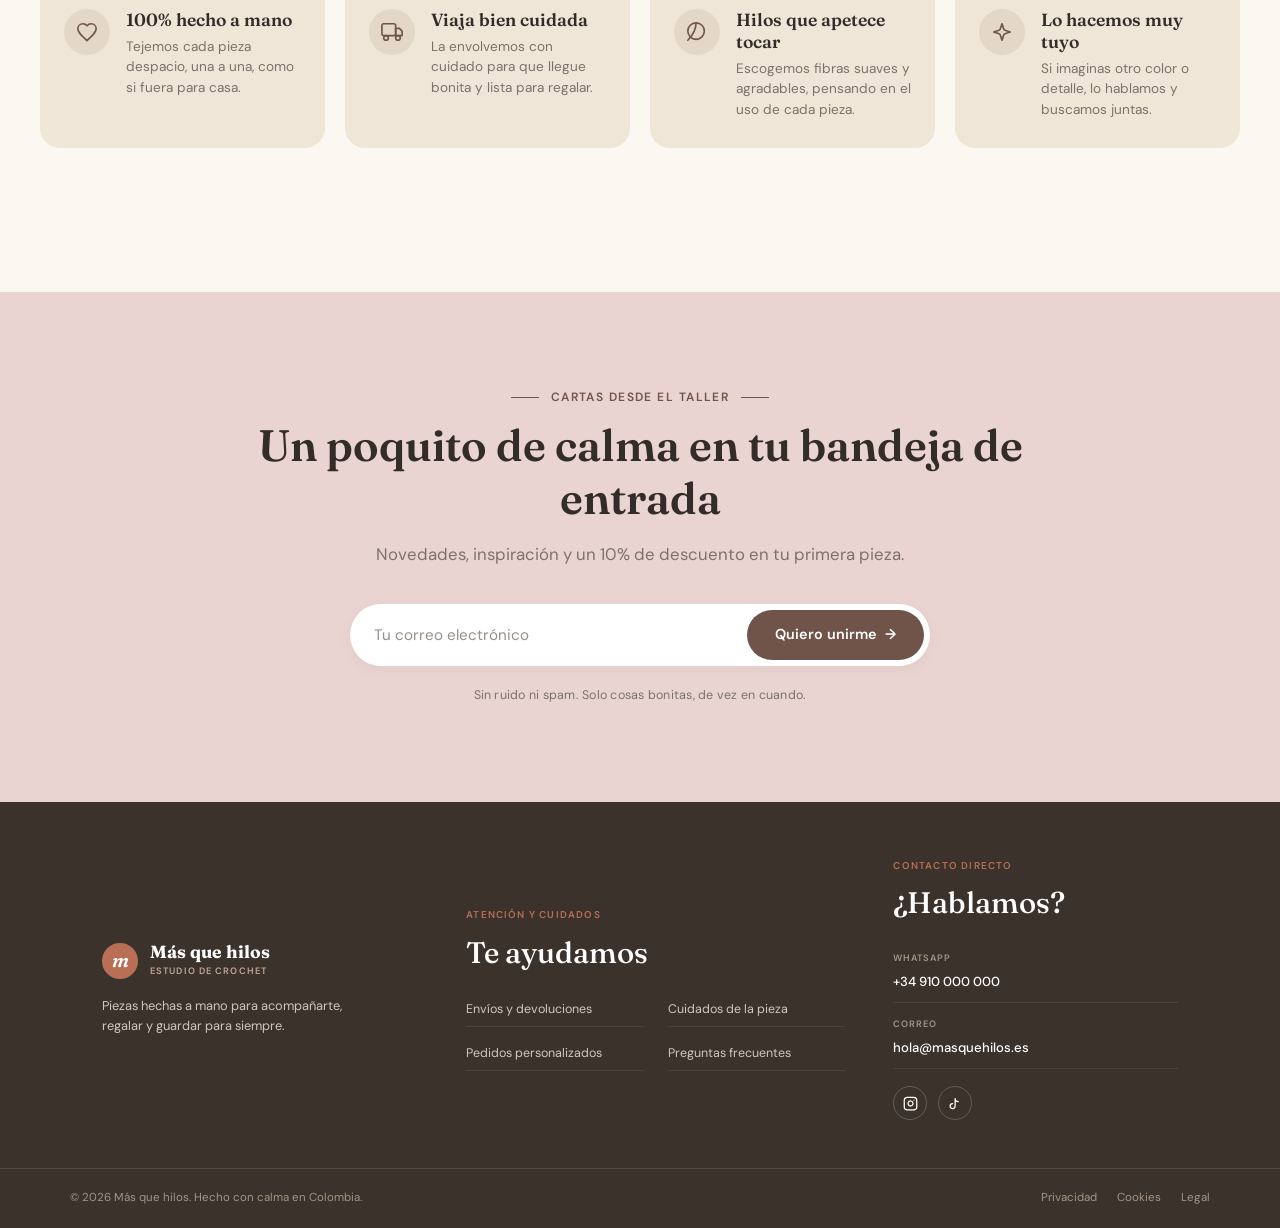
==== commit 24e8f289: "termine algunos ajustes pequenos" ====
--- a/index.html
+++ b/index.html
@@ -288,7 +288,7 @@
                     data-id="conejita-margarita" 
                     data-title="Conejita Margarita" 
                     data-category="amigurumis" 
-                    data-price="38,00 COP" 
+                    data-price="38,000 COP" 
                     data-img="../src/assets/img/producto-conejita.jpg">
                 <div class="product-image-wrapper">
                 <img src="src/assets/img/producto-conejita.jpg" alt="Conejita Margarita">
@@ -302,7 +302,7 @@
                 <span class="product-category">AMIGURUMIS</span>
                 <h3 class="product-name"><a href="pages/detalle.html">Conejita Margarita</a></h3>
                 <div class="product-meta">
-                    <span class="product-price">38,00 COP</span>
+                    <span class="product-price">38,000 COP</span>
                     <span class="product-rating">★ 4.9</span>
                 </div>
                 </div>
@@ -313,7 +313,7 @@
                     data-id="osito-canela" 
                     data-title="Osito Canela" 
                     data-category="amigurumis" 
-                    data-price="42,00 COP" 
+                    data-price="42,000 COP" 
                     data-img="../src/assets/img/producto-osito.jpg">
                 <div class="product-image-wrapper">
                 <img src="src/assets/img/producto-osito.jpg" alt="Osito Canel">
@@ -326,7 +326,7 @@
                 <span class="product-category">AMIGURUMIS</span>
                 <h3 class="product-name"><a href="pages/detalle.html">Osito Canela</a></h3>
                 <div class="product-meta">
-                    <span class="product-price">42,00 COP</span>
+                    <span class="product-price">42,000 COP</span>
                     <span class="product-rating">★ 5.0</span>
                 </div>
                 </div>
@@ -337,7 +337,7 @@
                     data-id="corazon-floral" 
                     data-title="Corazón Floral" 
                     data-category="DECORACIÓN" 
-                    data-price="68,00 COP" 
+                    data-price="68,000 COP" 
                     data-img="../src/assets/img/producto-manta.jpg">
                 <div class="product-image-wrapper">
                 <img src="src/assets/img/producto-manta.jpg" alt="Manta Nube">
@@ -350,7 +350,7 @@
                 <span class="product-category">DECORACIÓN</span>
                 <h3 class="product-name"><a href="pages/detalle.html">Corazón Floral</a></h3>
                 <div class="product-meta">
-                    <span class="product-price">68,00 COP</span>
+                    <span class="product-price">68,000 COP</span>
                     <span class="product-rating">★ 4.8</span>
                 </div>
                 </div>
@@ -361,7 +361,7 @@
                     data-id="kit-pastel" 
                     data-title="Kit Pastel" 
                     data-category="ACCESORIOS" 
-                    data-price="29,00 COP" 
+                    data-price="29,000 COP" 
                     data-img="../src/assets/img/producto-kit.jpg">
                 <div class="product-image-wrapper">
                 <img src="src/assets/img/producto-kit.jpg" alt="Kit Pastel">
@@ -375,7 +375,7 @@
                 <span class="product-category">ACCESORIOS</span>
                 <h3 class="product-name"><a href="pages/detalle.html">Kit Pastel</a></h3>
                 <div class="product-meta">
-                    <span class="product-price">29,00 COP</span>
+                    <span class="product-price">29,000 COP</span>
                     <span class="product-rating">★ 4.9</span>
                 </div>
                 </div>
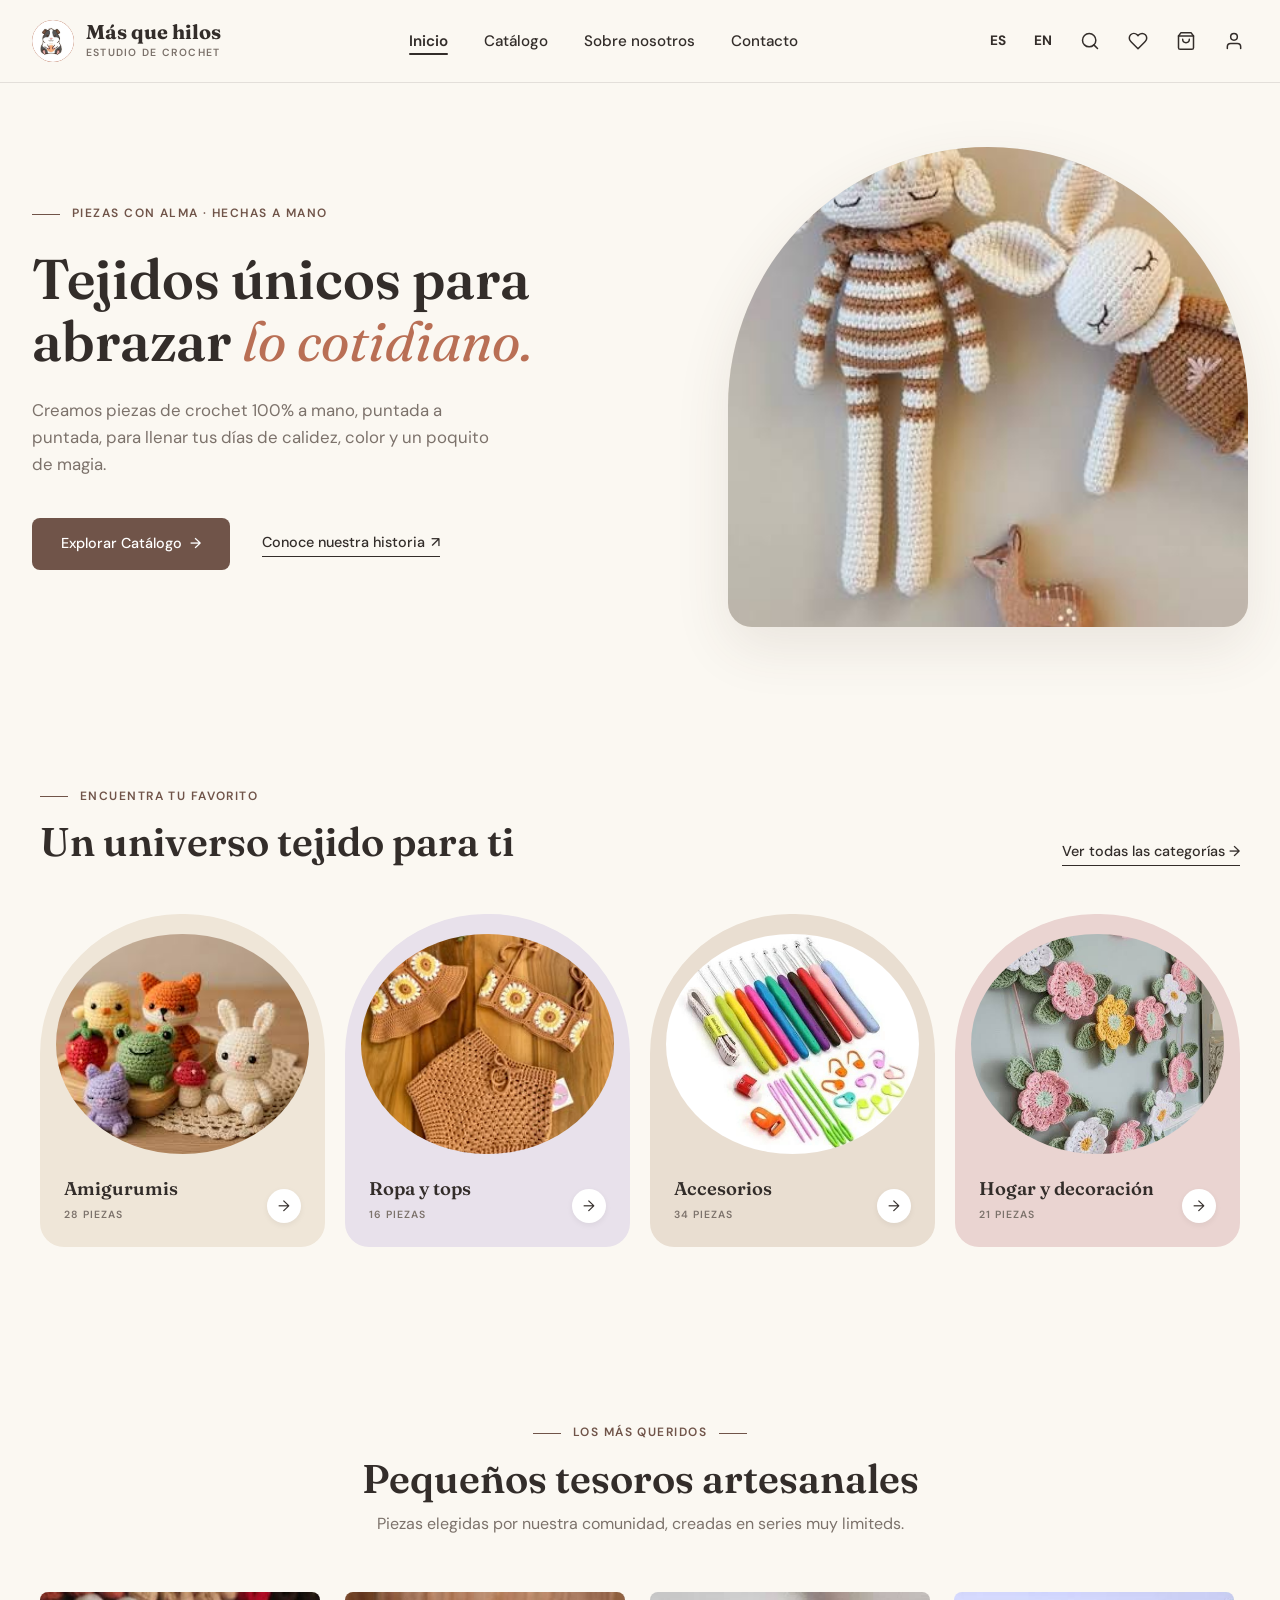
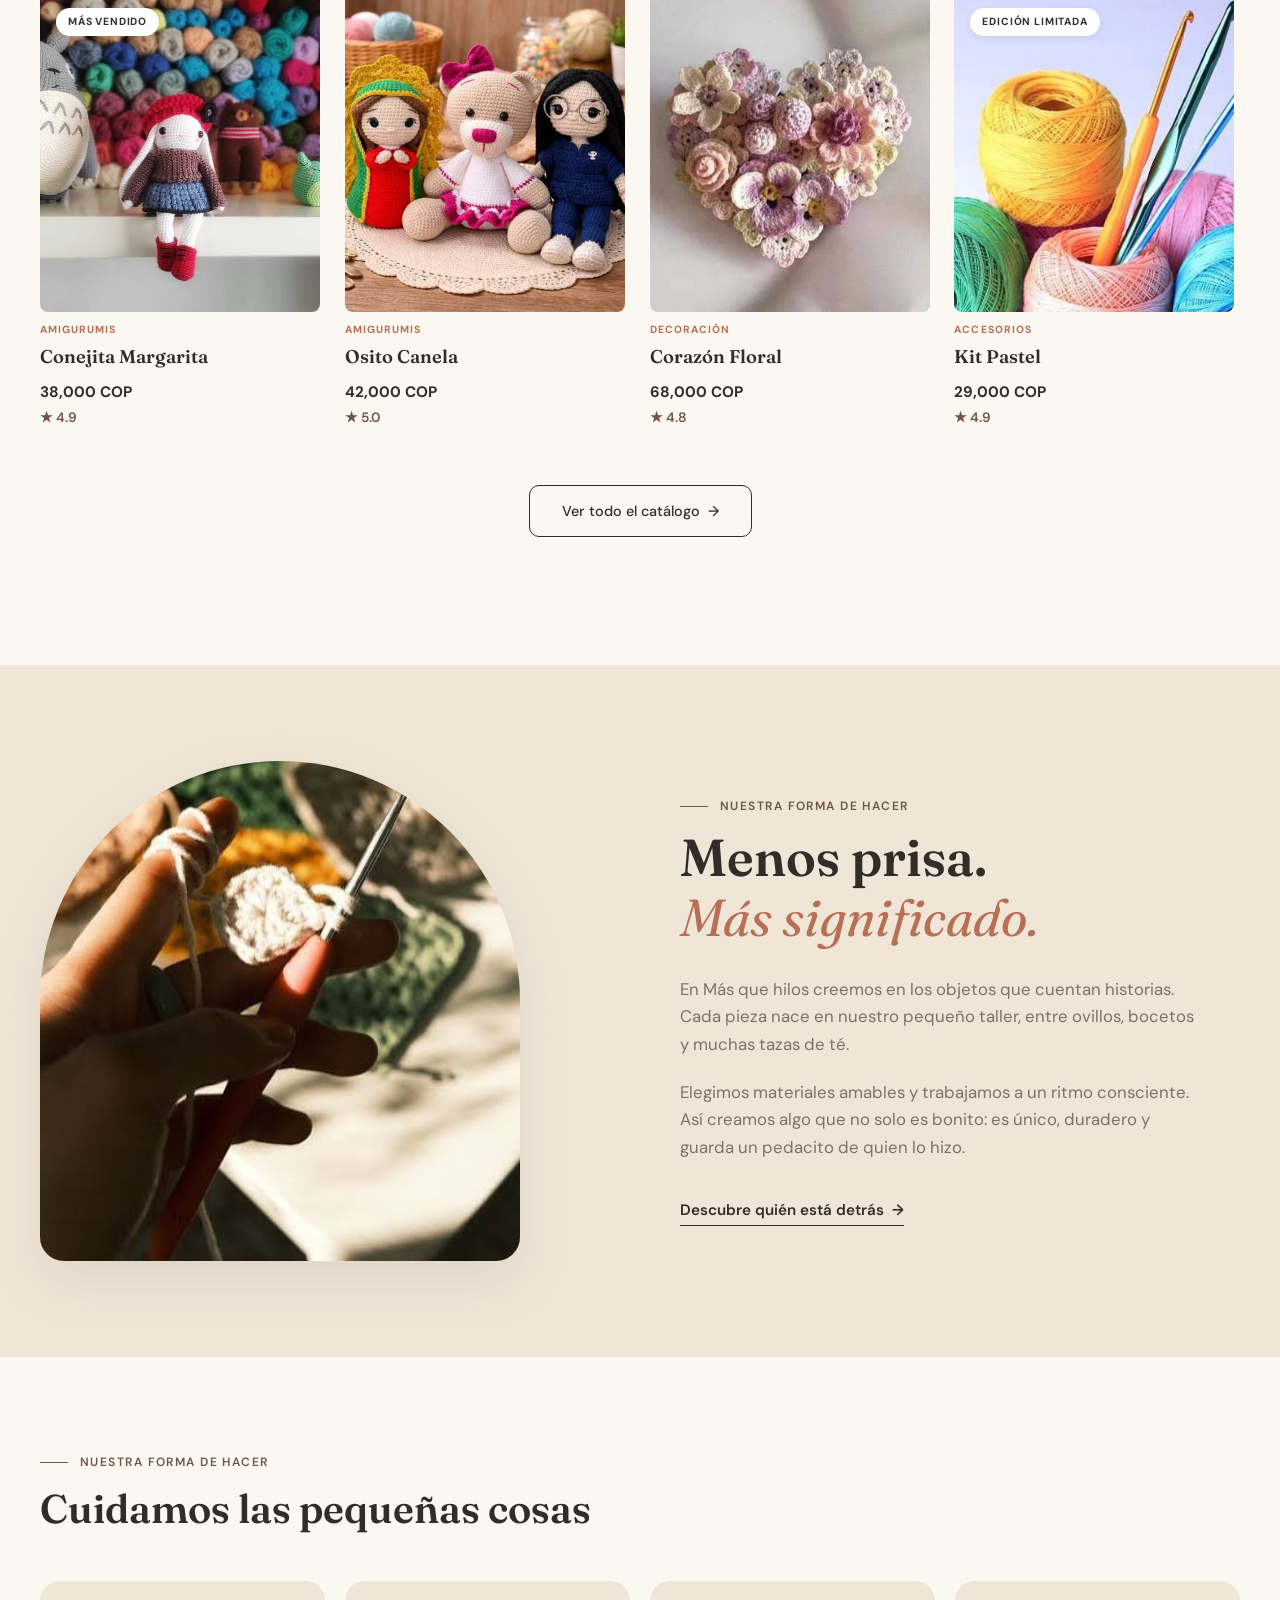
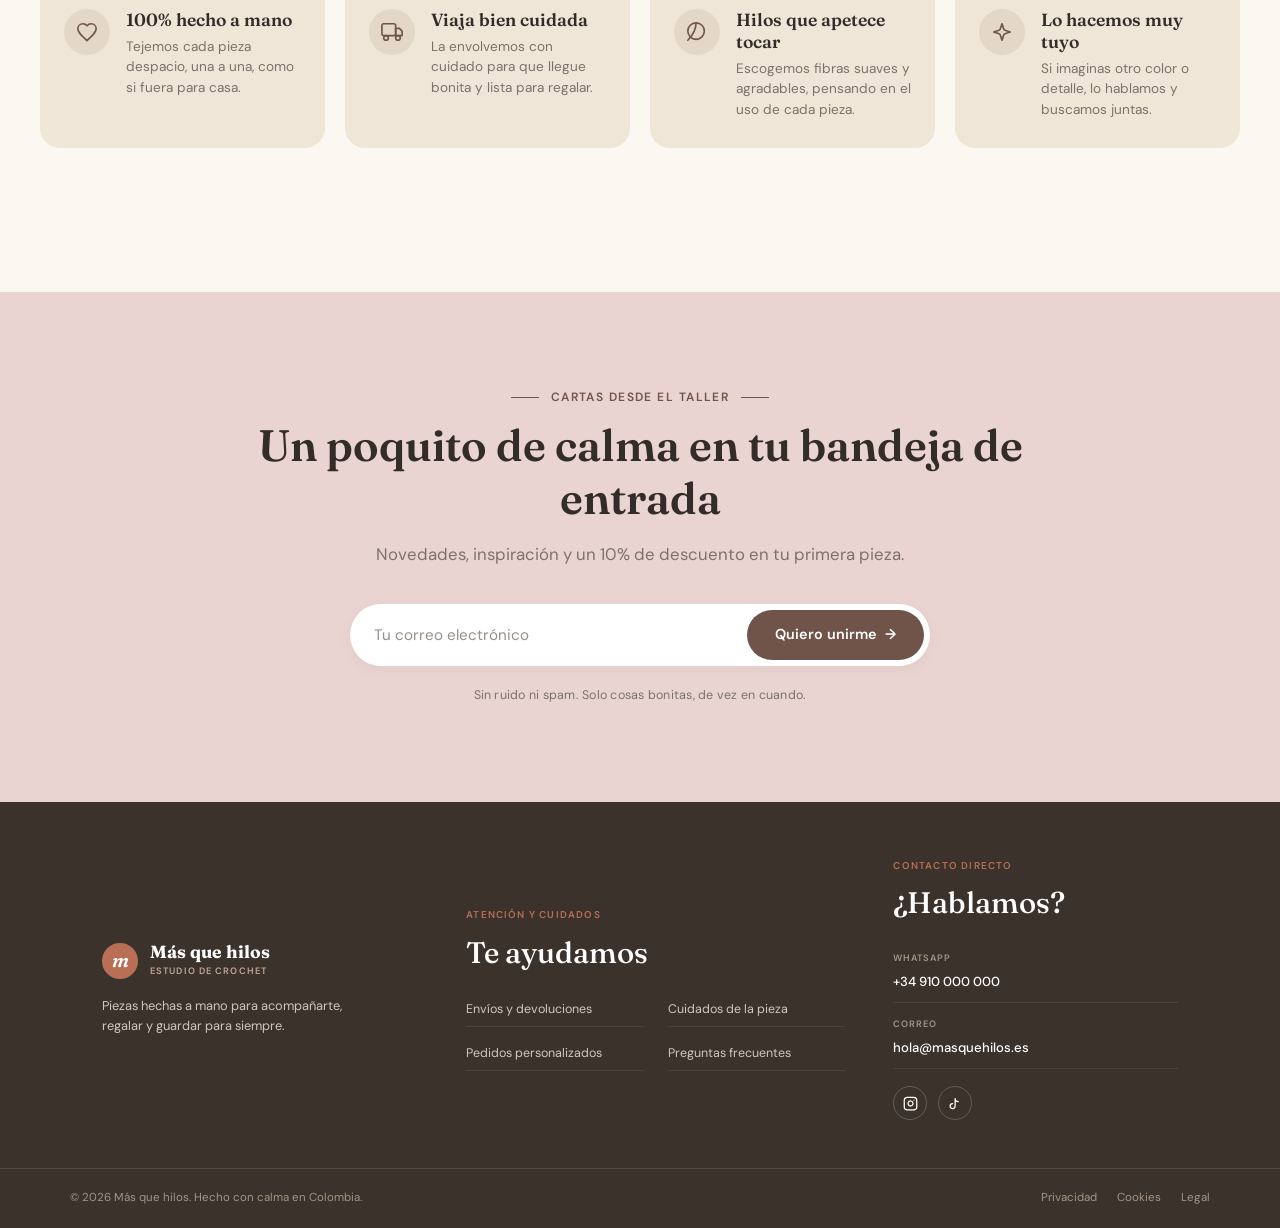
==== commit 90dc2816: "agrege la version en ingles" ====
--- a/index.html
+++ b/index.html
@@ -3,7 +3,7 @@
 <head>
     <meta charset="UTF-8">
     <meta name="viewport" content="width=device-width, initial-scale=1.0">
-    <title>Más que hilos | Crochet Hecho a Mano</title>
+    <title data-i18n="head_title">Más que hilos | Crochet Hecho a Mano</title>
     <link rel="icon" type="image/png" href="src/assets/img/logo-gustavo.png">
 
     <!-- Enlaces de estilos -->
@@ -17,15 +17,13 @@
     <link rel="stylesheet" href="src/css/components/favorites-modal.css">
     <link rel="stylesheet" href="src/css/components/cart-drawer.css">
     <link rel="stylesheet" href="src/css/components/user-dropdown.css">
-
-    </head>
-    <body>
+</head>
+<body>
 
     <!-- Encabezado / Navegacion -->
     <header class="main-header">
         <div class="header-container">
         
-
         <!-- Logo con ícono circular e imagen -->
         <a href="index.html" class="logo">
             <div class="logo-icon">
@@ -33,22 +31,27 @@
             </div>
             <div class="logo-text">
                 <span class="brand-name">Más que hilos</span>
-                <span class="brand-subtitle">ESTUDIO DE CROCHET</span>
+                <span class="brand-subtitle" data-i18n="brand_subtitle">ESTUDIO DE CROCHET</span>
             </div>
         </a>
 
         <!-- Navegacion -->
         <nav class="main-nav">
             <ul>
-            <li><a href="index.html" class="active">Inicio</a></li>
-            <li><a href="pages/catalogo.html">Catálogo</a></li>
-            <li><a href="pages/nosotros.html">Sobre nosotros</a></li>
-            <li><a href="pages/contacto.html">Contacto</a></li>
+            <li><a href="index.html" class="active" data-i18n="nav_home">Inicio</a></li>
+            <li><a href="pages/catalogo.html" data-i18n="nav_catalog">Catálogo</a></li>
+            <li><a href="pages/nosotros.html" data-i18n="nav_about">Sobre nosotros</a></li>
+            <li><a href="pages/contacto.html" data-i18n="nav_contact">Contacto</a></li>
             </ul>
         </nav>
 
         <!-- Acciones de Usuario -->
         <div class="header-actions">
+
+            <!-- Botones de cambiar idioma -->
+            <button class="action-btn" onclick="cambiarIdioma('es')" title="Español" style="font-size: 0.85rem; font-weight: bold;">ES</button>
+            <button class="action-btn" onclick="cambiarIdioma('en')" title="English" style="font-size: 0.85rem; font-weight: bold;">EN</button>
+
             <button class="action-btn" title="Buscar" id="search-toggle-btn">
             <svg width="20" height="20" viewBox="0 0 24 24" fill="none" stroke="currentColor" stroke-width="1.8" stroke-linecap="round" stroke-linejoin="round"><circle cx="11" cy="11" r="8"/><line x1="21" y1="21" x2="16.65" y2="16.65"/></svg>
             </button>
@@ -61,9 +64,9 @@
                 <line x1="21" y1="21" x2="16.65" y2="16.65"></line>
                 </svg>
 
-                <input type="text" id="search-input" placeholder="Buscar piezas, colecciones..." />
-
-                <button type="submit" class="search-submit-btn">Buscar</button>
+                <input type="text" id="search-input" data-i18n="search_placeholder" placeholder="Buscar piezas, colecciones..." />
+
+                <button type="submit" class="search-submit-btn" data-i18n="search_btn">Buscar</button>
 
                 <!-- Botón para cerrar -->
                 <button type="button" id="search-close-btn" class="close-btn" aria-label="Cerrar búsqueda">
@@ -98,8 +101,8 @@
                 <svg width="20" height="20" viewBox="0 0 24 24" fill="none" stroke="currentColor" stroke-width="1.8" stroke-linecap="round" stroke-linejoin="round"><path d="M20 21v-2a4 4 0 0 0-4-4H8a4 4 0 0 0-4 4v2"/><circle cx="12" cy="7" r="4"/></svg>
                 </div>
                 <div class="user-header-text">
-                <h3 class="user-title" id="user-greeting-title">Tu espacio personal</h3>
-                <p class="user-subtitle" id="user-greeting-subtitle">Todo lo tuyo, en un solo lugar</p>
+                <h3 class="user-title" id="user-greeting-title" data-i18n="user_title">Tu espacio personal</h3>
+                <p class="user-subtitle" id="user-greeting-subtitle" data-i18n="user_subtitle">Todo lo tuyo, en un solo lugar</p>
                 </div>
             </div>
 
@@ -111,7 +114,7 @@
                 <!-- Opción Destacada: Iniciar Sesión / Registrarse -->
                 <li>
                     <a href="../pages/cuenta.html" class="user-menu-link highlight-link">
-                    <span>Iniciar Sesión / Registrarse</span>
+                    <span data-i18n="user_login">Iniciar Sesión / Registrarse</span>
                     <span class="arrow">&rarr;</span>
                     </a>
                 </li>
@@ -119,21 +122,21 @@
                 <!-- Opciones Estándar -->
                 <li>
                     <a href="../pages/cuenta.html?tab=pedidos" class="user-menu-link">
-                    <span>Mis Pedidos</span>
+                    <span data-i18n="user_orders">Mis Pedidos</span>
                     <span class="chevron">&rsaquo;</span>
                     </a>
                 </li>
 
                 <li>
                     <a href="../pages/cuenta.html?tab=direcciones" class="user-menu-link">
-                    <span>Direcciones de Envío</span>
+                    <span data-i18n="user_addresses">Direcciones de Envío</span>
                     <span class="chevron">&rsaquo;</span>
                     </a>
                 </li>
 
                 <li>
                     <a href="../pages/cuenta.html?tab=configuracion" class="user-menu-link">
-                    <span>Configuración de Cuenta</span>
+                    <span data-i18n="user_settings">Configuración de Cuenta</span>
                     <span class="chevron">&rsaquo;</span>
                     </a>
                 </li>
@@ -153,23 +156,23 @@
             <div class="hero-text-content">
             <div class="hero-subtitle-wrapper">
                 <span class="subtitle-line"></span>
-                <span class="hero-subtitle">PIEZAS CON ALMA · HECHAS A MANO</span>
-            </div>
-
-            <h1 class="hero-title">
+                <span class="hero-subtitle" data-i18n="hero_subtitle">PIEZAS CON ALMA · HECHAS A MANO</span>
+            </div>
+
+            <h1 class="hero-title" data-i18n="hero_title">
                 Tejidos únicos para abrazar <em class="highlight">lo cotidiano.</em>
             </h1>
 
-            <p class="hero-description">
+            <p class="hero-description" data-i18n="hero_desc">
                 Creamos piezas de crochet 100% a mano, puntada a puntada, para llenar tus días de calidez, color y un poquito de magia.
             </p>
 
             <div class="hero-actions">
                 <a href="pages/catalogo.html" class="btn-hero-primary">
-                Explorar Catálogo <span>&rarr;</span>
+                <span data-i18n="hero_btn1">Explorar Catálogo</span> <span>&rarr;</span>
                 </a>
                 <a href="pages/nosotros.html" class="btn-hero-secondary">
-                Conoce nuestra historia <span>&#8599;</span>
+                <span data-i18n="hero_btn2">Conoce nuestra historia</span> <span>&#8599;</span>
                 </a>
             </div>
             </div>
@@ -192,13 +195,13 @@
             <div class="header-left">
                 <div class="subtitle-wrapper">
                 <span class="subtitle-line"></span>
-                <span class="section-subtitle">ENCUENTRA TU FAVORITO</span>
-                </div>
-                <h2 class="section-title">Un universo tejido para ti</h2>
+                <span class="section-subtitle" data-i18n="cat_subtitle">ENCUENTRA TU FAVORITO</span>
+                </div>
+                <h2 class="section-title" data-i18n="cat_title">Un universo tejido para ti</h2>
             </div>
 
             <a href="pages/catalogo.html" class="link-see-all">
-                Ver todas las categorías <span>&rarr;</span>
+                <span data-i18n="cat_link">Ver todas las categorías</span> <span>&rarr;</span>
             </a>
             </div>
 
@@ -212,8 +215,8 @@
                 </div>
                 <div class="category-info">
                 <div class="text-group">
-                    <h3>Amigurumis</h3>
-                    <span class="piece-count">28 PIEZAS</span>
+                    <h3 data-i18n="cat_amigurumis">Amigurumis</h3>
+                    <span class="piece-count" data-i18n="cat_amigurumis_qty">28 PIEZAS</span>
                 </div>
                 <span class="arrow-circle">&rarr;</span>
                 </div>
@@ -226,8 +229,8 @@
                 </div>
                 <div class="category-info">
                 <div class="text-group">
-                    <h3>Ropa y tops</h3>
-                    <span class="piece-count">16 PIEZAS</span>
+                    <h3 data-i18n="cat_clothes">Ropa y tops</h3>
+                    <span class="piece-count" data-i18n="cat_clothes_qty">16 PIEZAS</span>
                 </div>
                 <span class="arrow-circle">&rarr;</span>
                 </div>
@@ -240,8 +243,8 @@
                 </div>
                 <div class="category-info">
                 <div class="text-group">
-                    <h3>Accesorios</h3>
-                    <span class="piece-count">34 PIEZAS</span>
+                    <h3 data-i18n="cat_accessories">Accesorios</h3>
+                    <span class="piece-count" data-i18n="cat_accessories_qty">34 PIEZAS</span>
                 </div>
                 <span class="arrow-circle">&rarr;</span>
                 </div>
@@ -254,8 +257,8 @@
                 </div>
                 <div class="category-info">
                 <div class="text-group">
-                    <h3>Hogar y decoración</h3>
-                    <span class="piece-count">21 PIEZAS</span>
+                    <h3 data-i18n="cat_home">Hogar y decoración</h3>
+                    <span class="piece-count" data-i18n="cat_home_qty">21 PIEZAS</span>
                 </div>
                 <span class="arrow-circle">&rarr;</span>
                 </div>
@@ -273,11 +276,11 @@
             <div class="featured-header">
             <div class="subtitle-wrapper centered">
                 <span class="subtitle-line"></span>
-                <span class="section-subtitle">LOS MÁS QUERIDOS</span>
+                <span class="section-subtitle" data-i18n="feat_subtitle">LOS MÁS QUERIDOS</span>
                 <span class="subtitle-line"></span>
             </div>
-            <h2 class="section-title">Pequeños tesoros artesanales</h2>
-            <p class="featured-description">Piezas elegidas por nuestra comunidad, creadas en series muy limiteds.</p>
+            <h2 class="section-title" data-i18n="feat_title">Pequeños tesoros artesanales</h2>
+            <p class="featured-description" data-i18n="feat_desc">Piezas elegidas por nuestra comunidad, creadas en series muy limiteds.</p>
             </div>
 
             <!-- Productos -->
@@ -292,14 +295,14 @@
                     data-img="../src/assets/img/producto-conejita.jpg">
                 <div class="product-image-wrapper">
                 <img src="src/assets/img/producto-conejita.jpg" alt="Conejita Margarita">
-                <span class="badge-product">MÁS VENDIDO</span>
+                <span class="badge-product" data-i18n="badge_bestseller">MÁS VENDIDO</span>
                 <button class="btn-add-cart" aria-label="Añadir a la cesta">
-                    Añadir a la cesta
+                    <span data-i18n="btn_add_cart">Añadir a la cesta</span>
                     <svg width="16" height="16" viewBox="0 0 24 24" fill="none" stroke="currentColor" stroke-width="2" stroke-linecap="round" stroke-linejoin="round"><path d="M6 2L3 6v14a2 2 0 0 0 2 2h14a2 2 0 0 0 2-2V6l-3-4z"/><line x1="3" y1="6" x2="21" y2="6"/><path d="M16 10a4 4 0 0 1-8 0"/></svg>
                 </button>
                 </div>
                 <div class="product-info">
-                <span class="product-category">AMIGURUMIS</span>
+                <span class="product-category" data-i18n="cat_upper_amigurumis">AMIGURUMIS</span>
                 <h3 class="product-name"><a href="pages/detalle.html">Conejita Margarita</a></h3>
                 <div class="product-meta">
                     <span class="product-price">38,000 COP</span>
@@ -318,12 +321,12 @@
                 <div class="product-image-wrapper">
                 <img src="src/assets/img/producto-osito.jpg" alt="Osito Canel">
                 <button class="btn-add-cart" aria-label="Añadir a la cesta">
-                    Añadir a la cesta
+                    <span data-i18n="btn_add_cart">Añadir a la cesta</span>
                     <svg width="16" height="16" viewBox="0 0 24 24" fill="none" stroke="currentColor" stroke-width="2" stroke-linecap="round" stroke-linejoin="round"><path d="M6 2L3 6v14a2 2 0 0 0 2 2h14a2 2 0 0 0 2-2V6l-3-4z"/><line x1="3" y1="6" x2="21" y2="6"/><path d="M16 10a4 4 0 0 1-8 0"/></svg>
                 </button>
                 </div>
                 <div class="product-info">
-                <span class="product-category">AMIGURUMIS</span>
+                <span class="product-category" data-i18n="cat_upper_amigurumis">AMIGURUMIS</span>
                 <h3 class="product-name"><a href="pages/detalle.html">Osito Canela</a></h3>
                 <div class="product-meta">
                     <span class="product-price">42,000 COP</span>
@@ -342,12 +345,12 @@
                 <div class="product-image-wrapper">
                 <img src="src/assets/img/producto-manta.jpg" alt="Manta Nube">
                 <button class="btn-add-cart" aria-label="Añadir a la cesta">
-                    Añadir a la cesta
+                    <span data-i18n="btn_add_cart">Añadir a la cesta</span>
                     <svg width="16" height="16" viewBox="0 0 24 24" fill="none" stroke="currentColor" stroke-width="2" stroke-linecap="round" stroke-linejoin="round"><path d="M6 2L3 6v14a2 2 0 0 0 2 2h14a2 2 0 0 0 2-2V6l-3-4z"/><line x1="3" y1="6" x2="21" y2="6"/><path d="M16 10a4 4 0 0 1-8 0"/></svg>
                 </button>
                 </div>
                 <div class="product-info">
-                <span class="product-category">DECORACIÓN</span>
+                <span class="product-category" data-i18n="cat_upper_deco">DECORACIÓN</span>
                 <h3 class="product-name"><a href="pages/detalle.html">Corazón Floral</a></h3>
                 <div class="product-meta">
                     <span class="product-price">68,000 COP</span>
@@ -365,14 +368,14 @@
                     data-img="../src/assets/img/producto-kit.jpg">
                 <div class="product-image-wrapper">
                 <img src="src/assets/img/producto-kit.jpg" alt="Kit Pastel">
-                <span class="badge-product">EDICIÓN LIMITADA</span>
+                <span class="badge-product" data-i18n="badge_limited">EDICIÓN LIMITADA</span>
                 <button class="btn-add-cart" aria-label="Añadir a la cesta">
-                    Añadir a la cesta
+                    <span data-i18n="btn_add_cart">Añadir a la cesta</span>
                     <svg width="16" height="16" viewBox="0 0 24 24" fill="none" stroke="currentColor" stroke-width="2" stroke-linecap="round" stroke-linejoin="round"><path d="M6 2L3 6v14a2 2 0 0 0 2 2h14a2 2 0 0 0 2-2V6l-3-4z"/><line x1="3" y1="6" x2="21" y2="6"/><path d="M16 10a4 4 0 0 1-8 0"/></svg>
                 </button>
                 </div>
                 <div class="product-info">
-                <span class="product-category">ACCESORIOS</span>
+                <span class="product-category" data-i18n="cat_upper_acc">ACCESORIOS</span>
                 <h3 class="product-name"><a href="pages/detalle.html">Kit Pastel</a></h3>
                 <div class="product-meta">
                     <span class="product-price">29,000 COP</span>
@@ -386,7 +389,7 @@
             <!-- Botón Ver Todo -->
             <div class="featured-footer-action">
             <a href="pages/catalogo.html" class="btn-outline-catalog">
-                Ver todo el catálogo <span>&rarr;</span>
+                <span data-i18n="feat_link">Ver todo el catálogo</span> <span>&rarr;</span>
             </a>
             </div>
 
@@ -407,24 +410,24 @@
             <div class="manifest-content">
             <div class="subtitle-wrapper">
                 <span class="subtitle-line"></span>
-                <span class="section-subtitle">NUESTRA FORMA DE HACER</span>
-            </div>
-
-            <h2 class="manifest-title">
+                <span class="section-subtitle" data-i18n="man_subtitle">NUESTRA FORMA DE HACER</span>
+            </div>
+
+            <h2 class="manifest-title" data-i18n="man_title">
                 Menos prisa. <br>
                 <em class="highlight">Más significado.</em>
             </h2>
 
-            <p class="manifest-paragraph">
+            <p class="manifest-paragraph" data-i18n="man_p1">
                 En Más que hilos creemos en los objetos que cuentan historias. Cada pieza nace en nuestro pequeño taller, entre ovillos, bocetos y muchas tazas de té.
             </p>
 
-            <p class="manifest-paragraph">
+            <p class="manifest-paragraph" data-i18n="man_p2">
                 Elegimos materiales amables y trabajamos a un ritmo consciente. Así creamos algo que no solo es bonito: es único, duradero y guarda un pedacito de quien lo hizo.
             </p>
 
             <a href="pages/nosotros.html" class="manifest-link">
-                Descubre quién está detrás <span>&rarr;</span>
+                <span data-i18n="man_link">Descubre quién está detrás</span> <span>&rarr;</span>
             </a>
             </div>
 
@@ -439,9 +442,9 @@
             <div class="features-header">
             <div class="subtitle-wrapper">
                 <span class="subtitle-line"></span>
-                <span class="section-subtitle">NUESTRA FORMA DE HACER</span>
-            </div>
-            <h2 class="section-title">Cuidamos las pequeñas cosas</h2>
+                <span class="section-subtitle" data-i18n="man_subtitle">NUESTRA FORMA DE HACER</span>
+            </div>
+            <h2 class="section-title" data-i18n="feat2_title">Cuidamos las pequeñas cosas</h2>
             </div>
 
             <!-- 4 Tarjetas de Valores -->
@@ -450,21 +453,19 @@
             <!-- Tarjeta 1 -->
             <div class="feature-card">
                 <div class="feature-icon-circle">
-                <!-- Ícono de Manos con Corazón -->
                 <svg width="22" height="22" viewBox="0 0 24 24" fill="none" stroke="currentColor" stroke-width="1.8" stroke-linecap="round" stroke-linejoin="round">
                     <path d="M12 21.35l-1.45-1.32C5.4 15.36 2 12.28 2 8.5 2 5.42 4.42 3 7.5 3c1.74 0 3.41.81 4.5 2.09C13.09 3.81 14.76 3 16.5 3 19.58 3 22 5.42 22 8.5c0 3.78-3.4 6.86-8.55 11.54L12 21.35z"/>
                 </svg>
                 </div>
                 <div class="feature-content">
-                <h3>100% hecho a mano</h3>
-                <p>Tejemos cada pieza despacio, una a una, como si fuera para casa.</p>
+                <h3 data-i18n="f1_title">100% hecho a mano</h3>
+                <p data-i18n="f1_desc">Tejemos cada pieza despacio, una a una, como si fuera para casa.</p>
                 </div>
             </div>
 
             <!-- Tarjeta 2 -->
             <div class="feature-card">
                 <div class="feature-icon-circle">
-                <!-- Ícono de Envío/Camión -->
                 <svg width="22" height="22" viewBox="0 0 24 24" fill="none" stroke="currentColor" stroke-width="1.8" stroke-linecap="round" stroke-linejoin="round">
                     <rect x="1" y="3" width="15" height="13" rx="2"/>
                     <polygon points="16 8 20 8 23 11 23 16 16 16 16 8"/>
@@ -473,37 +474,35 @@
                 </svg>
                 </div>
                 <div class="feature-content">
-                <h3>Viaja bien cuidada</h3>
-                <p>La envolvemos con cuidado para que llegue bonita y lista para regalar.</p>
+                <h3 data-i18n="f2_title">Viaja bien cuidada</h3>
+                <p data-i18n="f2_desc">La envolvemos con cuidado para que llegue bonita y lista para regalar.</p>
                 </div>
             </div>
 
             <!-- Tarjeta 3 -->
             <div class="feature-card">
                 <div class="feature-icon-circle">
-                <!-- Ícono de Hoja/Fibras Naturales -->
                 <svg width="22" height="22" viewBox="0 0 24 24" fill="none" stroke="currentColor" stroke-width="1.8" stroke-linecap="round" stroke-linejoin="round">
                     <path d="M11 20A9 9 0 0 1 2 11 9 9 0 0 1 11 2a9 9 0 0 1 9 9 9 9 0 0 1-9 9z"/>
                     <path d="M2 21c5-5 9-10 9-19"/>
                 </svg>
                 </div>
                 <div class="feature-content">
-                <h3>Hilos que apetece tocar</h3>
-                <p>Escogemos fibras suaves y agradables, pensando en el uso de cada pieza.</p>
+                <h3 data-i18n="f3_title">Hilos que apetece tocar</h3>
+                <p data-i18n="f3_desc">Escogemos fibras suaves y agradables, pensando en el uso de cada pieza.</p>
                 </div>
             </div>
 
             <!-- Tarjeta 4 -->
             <div class="feature-card">
                 <div class="feature-icon-circle">
-                <!-- Ícono de Destellos/Personalización -->
                 <svg width="22" height="22" viewBox="0 0 24 24" fill="none" stroke="currentColor" stroke-width="1.8" stroke-linecap="round" stroke-linejoin="round">
                     <path d="M12 3l1.912 5.813a2 2 0 001.275 1.275L21 12l-5.813 1.912a2 2 0 00-1.275 1.275L12 21l-1.912-5.813a2 2 0 00-1.275-1.275L3 12l5.813-1.912a2 2 0 001.275-1.275L12 3z"/>
                 </svg>
                 </div>
                 <div class="feature-content">
-                <h3>Lo hacemos muy tuyo</h3>
-                <p>Si imaginas otro color o detalle, lo hablamos y buscamos juntas.</p>
+                <h3 data-i18n="f4_title">Lo hacemos muy tuyo</h3>
+                <p data-i18n="f4_desc">Si imaginas otro color o detalle, lo hablamos y buscamos juntas.</p>
                 </div>
             </div>
 
@@ -518,23 +517,23 @@
             <!-- Subtítulo y Título -->
             <div class="subtitle-wrapper centered">
             <span class="subtitle-line"></span>
-            <span class="section-subtitle">CARTAS DESDE EL TALLER</span>
+            <span class="section-subtitle" data-i18n="news_subtitle">CARTAS DESDE EL TALLER</span>
             <span class="subtitle-line"></span>
             </div>
 
-            <h2 class="newsletter-title">Un poquito de calma en tu bandeja de entrada</h2>
-
-            <p class="newsletter-lead">Novedades, inspiración y un 10% de descuento en tu primera pieza.</p>
+            <h2 class="newsletter-title" data-i18n="news_title">Un poquito de calma en tu bandeja de entrada</h2>
+
+            <p class="newsletter-lead" data-i18n="news_lead">Novedades, inspiración y un 10% de descuento en tu primera pieza.</p>
 
             <!-- Formulario de Suscripción -->
             <form class="newsletter-form" onsubmit="event.preventDefault();">
             <div class="input-pill-wrapper">
-                <input type="email" placeholder="Tu correo electrónico" required class="newsletter-input">
-                <button type="submit" class="btn-newsletter-submit">Quiero unirme <span>&rarr;</span></button>
+                <input type="email" data-i18n="news_placeholder" placeholder="Tu correo electrónico" required class="newsletter-input">
+                <button type="submit" class="btn-newsletter-submit"><span data-i18n="news_btn">Quiero unirme</span> <span>&rarr;</span></button>
             </div>
             </form>
 
-            <p class="newsletter-disclaimer">Sin ruido ni spam. Solo cosas bonitas, de vez en cuando.</p>
+            <p class="newsletter-disclaimer" data-i18n="news_disclaimer">Sin ruido ni spam. Solo cosas bonitas, de vez en cuando.</p>
 
         </div>
         </section>
@@ -549,31 +548,31 @@
             <div class="logo-icon">m</div>
             <div class="logo-text">
                 <span class="brand-name">Más que hilos</span>
-                <span class="brand-subtitle">ESTUDIO DE CROCHET</span>
-            </div>
-            </a>
-            <p class="footer-slogan">
+                <span class="brand-subtitle" data-i18n="brand_subtitle">ESTUDIO DE CROCHET</span>
+            </div>
+            </a>
+            <p class="footer-slogan" data-i18n="foot_slogan">
             Piezas hechas a mano para acompañarte, regalar y guardar para siempre.
             </p>
         </div>
 
         <!-- Atencion y Cuidados (Centro) -->
         <div class="footer-col center-col">
-            <span class="footer-subtitle">ATENCIÓN Y CUIDADOS</span>
-            <h3 class="footer-title">Te ayudamos</h3>
+            <span class="footer-subtitle" data-i18n="foot_col1_sub">ATENCIÓN Y CUIDADOS</span>
+            <h3 class="footer-title" data-i18n="foot_col1_title">Te ayudamos</h3>
             
             <div class="footer-links-grid">
-            <a href="#" class="footer-link">Envíos y devoluciones</a>
-            <a href="#" class="footer-link">Cuidados de la pieza</a>
-            <a href="#" class="footer-link">Pedidos personalizados</a>
-            <a href="#" class="footer-link">Preguntas frecuentes</a>
+            <a href="#" class="footer-link" data-i18n="foot_link1">Envíos y devoluciones</a>
+            <a href="#" class="footer-link" data-i18n="foot_link2">Cuidados de la pieza</a>
+            <a href="#" class="footer-link" data-i18n="foot_link3">Pedidos personalizados</a>
+            <a href="#" class="footer-link" data-i18n="foot_link4">Preguntas frecuentes</a>
             </div>
         </div>
 
         <!-- Contacto Directo (Derecha) -->
         <div class="footer-col contact-col">
-            <span class="footer-subtitle">CONTACTO DIRECTO</span>
-            <h3 class="footer-title">¿Hablamos?</h3>
+            <span class="footer-subtitle" data-i18n="foot_col2_sub">CONTACTO DIRECTO</span>
+            <h3 class="footer-title" data-i18n="foot_col2_title">¿Hablamos?</h3>
 
             <div class="contact-item">
             <span class="contact-label">WHATSAPP</span>
@@ -581,7 +580,7 @@
             </div>
 
             <div class="contact-item">
-            <span class="contact-label">CORREO</span>
+            <span class="contact-label" data-i18n="foot_email">CORREO</span>
             <a href="mailto:hola@masquehilos.es" class="contact-value">hola@masquehilos.es</a>
             </div>
 
@@ -601,11 +600,11 @@
         <!-- Parte Inferior -->
         <div class="footer-bottom-wrapper">
         <div class="footer-bottom-container">
-            <p class="copyright">&copy; 2026 Más que hilos. Hecho con calma en Colombia.</p>
+            <p class="copyright" data-i18n="foot_copy">&copy; 2026 Más que hilos. Hecho con calma en Colombia.</p>
             <div class="footer-legal-links">
-            <a href="#">Privacidad</a>
-            <a href="#">Cookies</a>
-            <a href="#">Legal</a>
+            <a href="#" data-i18n="foot_legal1">Privacidad</a>
+            <a href="#" data-i18n="foot_legal2">Cookies</a>
+            <a href="#" data-i18n="foot_legal3">Legal</a>
             </div>
         </div>
         </div>
@@ -618,22 +617,19 @@
         <!-- Encabezado del modal -->
         <div class="favorites-modal-header">
         <div class="header-titles">
-            <span class="sub-caption">— TU SELECCIÓN</span>
-            <h2 class="modal-title">Mis favoritos</h2>
+            <span class="sub-caption" data-i18n="modal_selection">— TU SELECCIÓN</span>
+            <h2 class="modal-title" data-i18n="modal_fav_title">Mis favoritos</h2>
         </div>
         <button type="button" id="close-favorites-btn" class="close-modal-btn" aria-label="Cerrar favoritos">&times;</button>
         </div>
 
-        <!-- Contenedor dinámico (Vacío intencionalmente para llenarlo con JavaScript) -->
+        <!-- Contenedor dinámico -->
         <div id="favorites-list-container" class="favorites-list-container">
-        <p class="empty-favorites-msg">No tienes productos en tus favoritos.</p>
+        <p class="empty-favorites-msg" data-i18n="modal_fav_empty">No tienes productos en tus favoritos.</p>
         </div>
 
     </div>
     </div>
-
-
-
 
     <!-- Off-canvas / Panel Lateral del Carrito -->
     <div id="cart-drawer-overlay" class="cart-drawer-overlay">
@@ -642,33 +638,33 @@
         <!-- Encabezado del Carrito -->
         <div class="cart-drawer-header">
         <div class="header-titles">
-            <span class="sub-caption">— TU SELECCIÓN</span>
-            <h2 class="cart-title" id="cart-title-text">Tu Carrito (0 ítems)</h2>
+            <span class="sub-caption" data-i18n="modal_selection">— TU SELECCIÓN</span>
+            <h2 class="cart-title" id="cart-title-text" data-i18n="modal_cart_title">Tu Carrito</h2>
         </div>
         <button type="button" id="close-cart-btn" class="close-modal-btn" aria-label="Cerrar carrito">&times;</button>
         </div>
 
-        <!-- Lista Dinámica de Productos en el Carrito (Con Scroll bar) -->
+        <!-- Lista Dinámica de Productos en el Carrito -->
         <div id="cart-list-container" class="cart-list-container">
-        <p class="empty-cart-msg">Tu carrito está vacío.</p>
+        <p class="empty-cart-msg" data-i18n="modal_cart_empty">Tu carrito está vacío.</p>
         </div>
 
         <!-- Pie del Carrito: Totales y Botón de Checkout -->
         <div class="cart-drawer-footer">
         <div class="cart-summary-row">
-            <span class="summary-label">Subtotal</span>
+            <span class="summary-label" data-i18n="modal_subtotal">Subtotal</span>
             <span class="summary-value" id="cart-subtotal-price">0,00 COP</span>
         </div>
         
         <div class="cart-summary-row shipping-row">
-            <span class="summary-label">Envío estimado</span>
-            <span class="summary-value highlight-shipping">Gratis</span>
-        </div>
-
-        <p class="cart-tax-note">Los impuestos están incluidos. El envío se confirma al finalizar.</p>
+            <span class="summary-label" data-i18n="modal_shipping">Envío estimado</span>
+            <span class="summary-value highlight-shipping" data-i18n="modal_free">Gratis</span>
+        </div>
+
+        <p class="cart-tax-note" data-i18n="modal_tax">Los impuestos están incluidos. El envío se confirma al finalizar.</p>
 
         <button type="button" class="btn-checkout">
-            Finalizar compra <span>&rarr;</span>
+            <span data-i18n="modal_checkout">Finalizar compra</span> <span>&rarr;</span>
         </button>
         </div>
 
@@ -676,8 +672,7 @@
     </div>
 
     <script src="src/js/app.js" type="module"></script>
-
+    <script src="src/js/i18n.js"></script>
 
 </body>
 </html>
-
